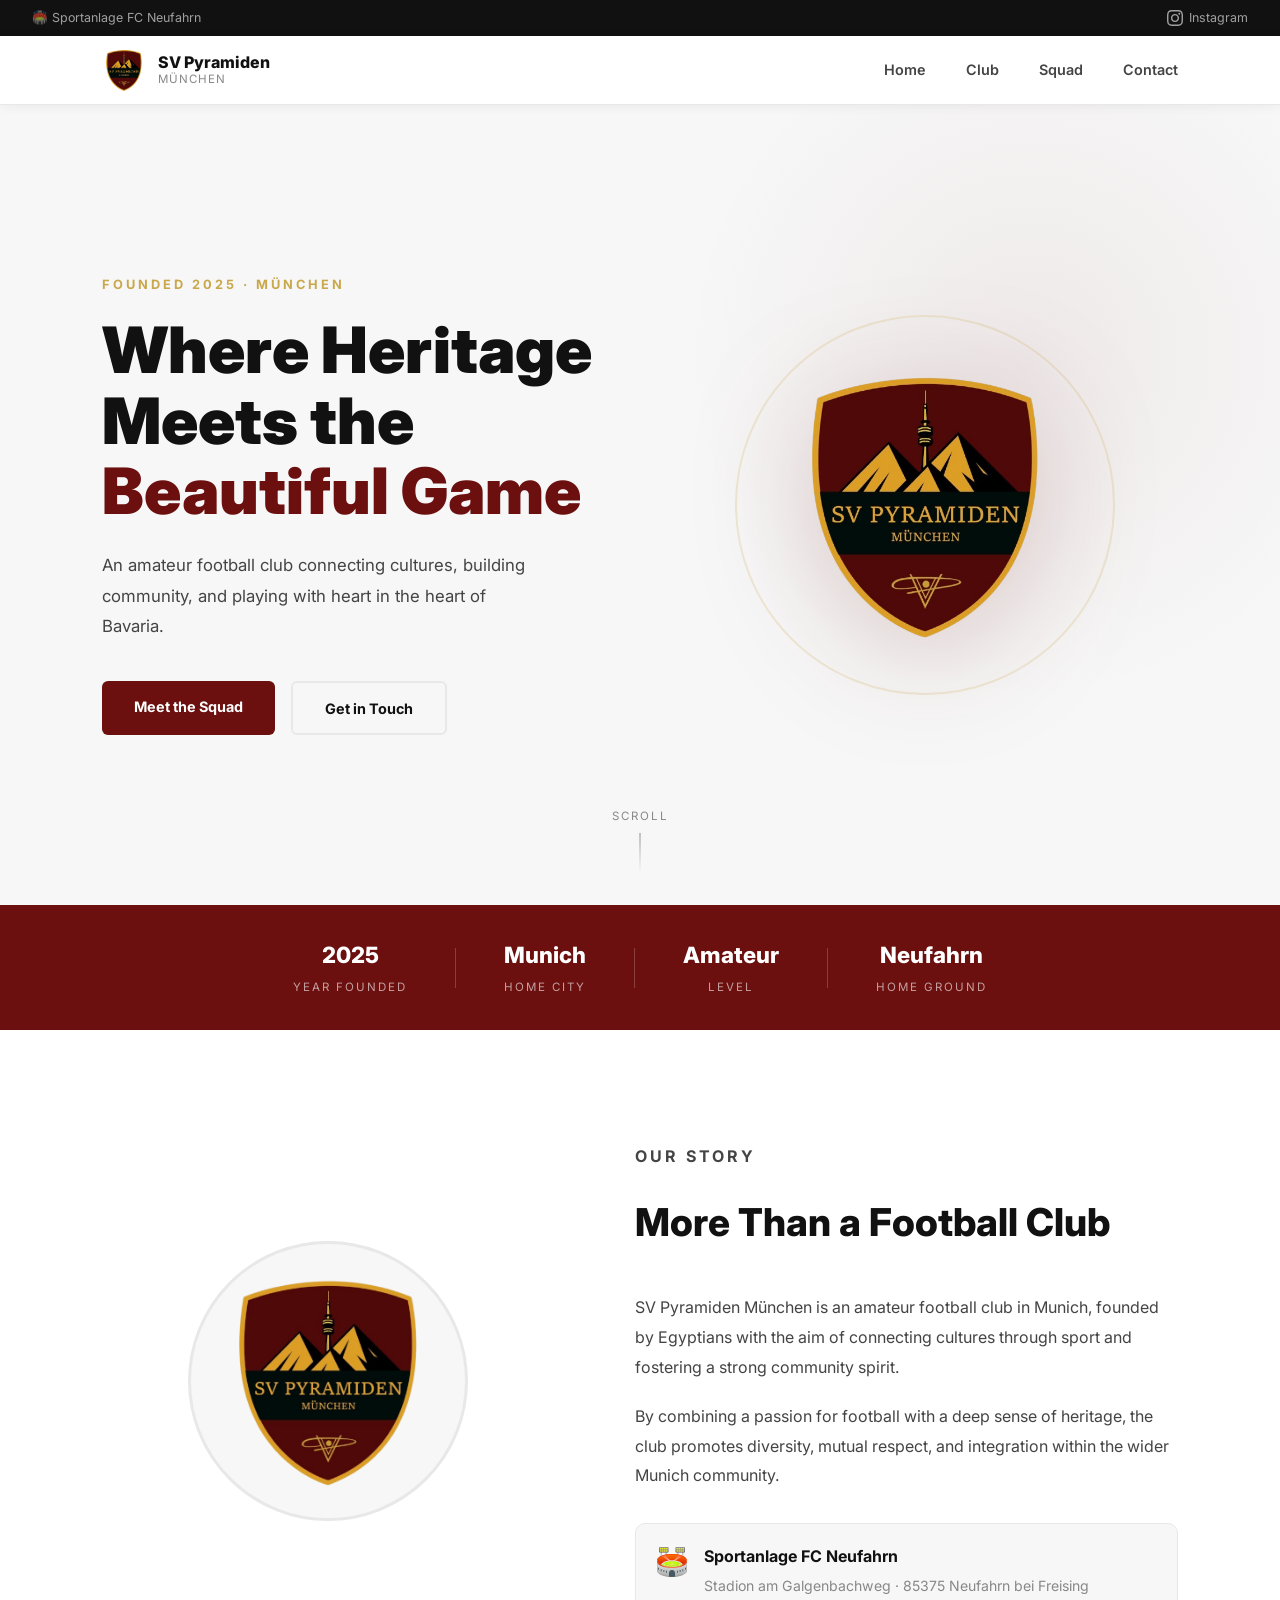
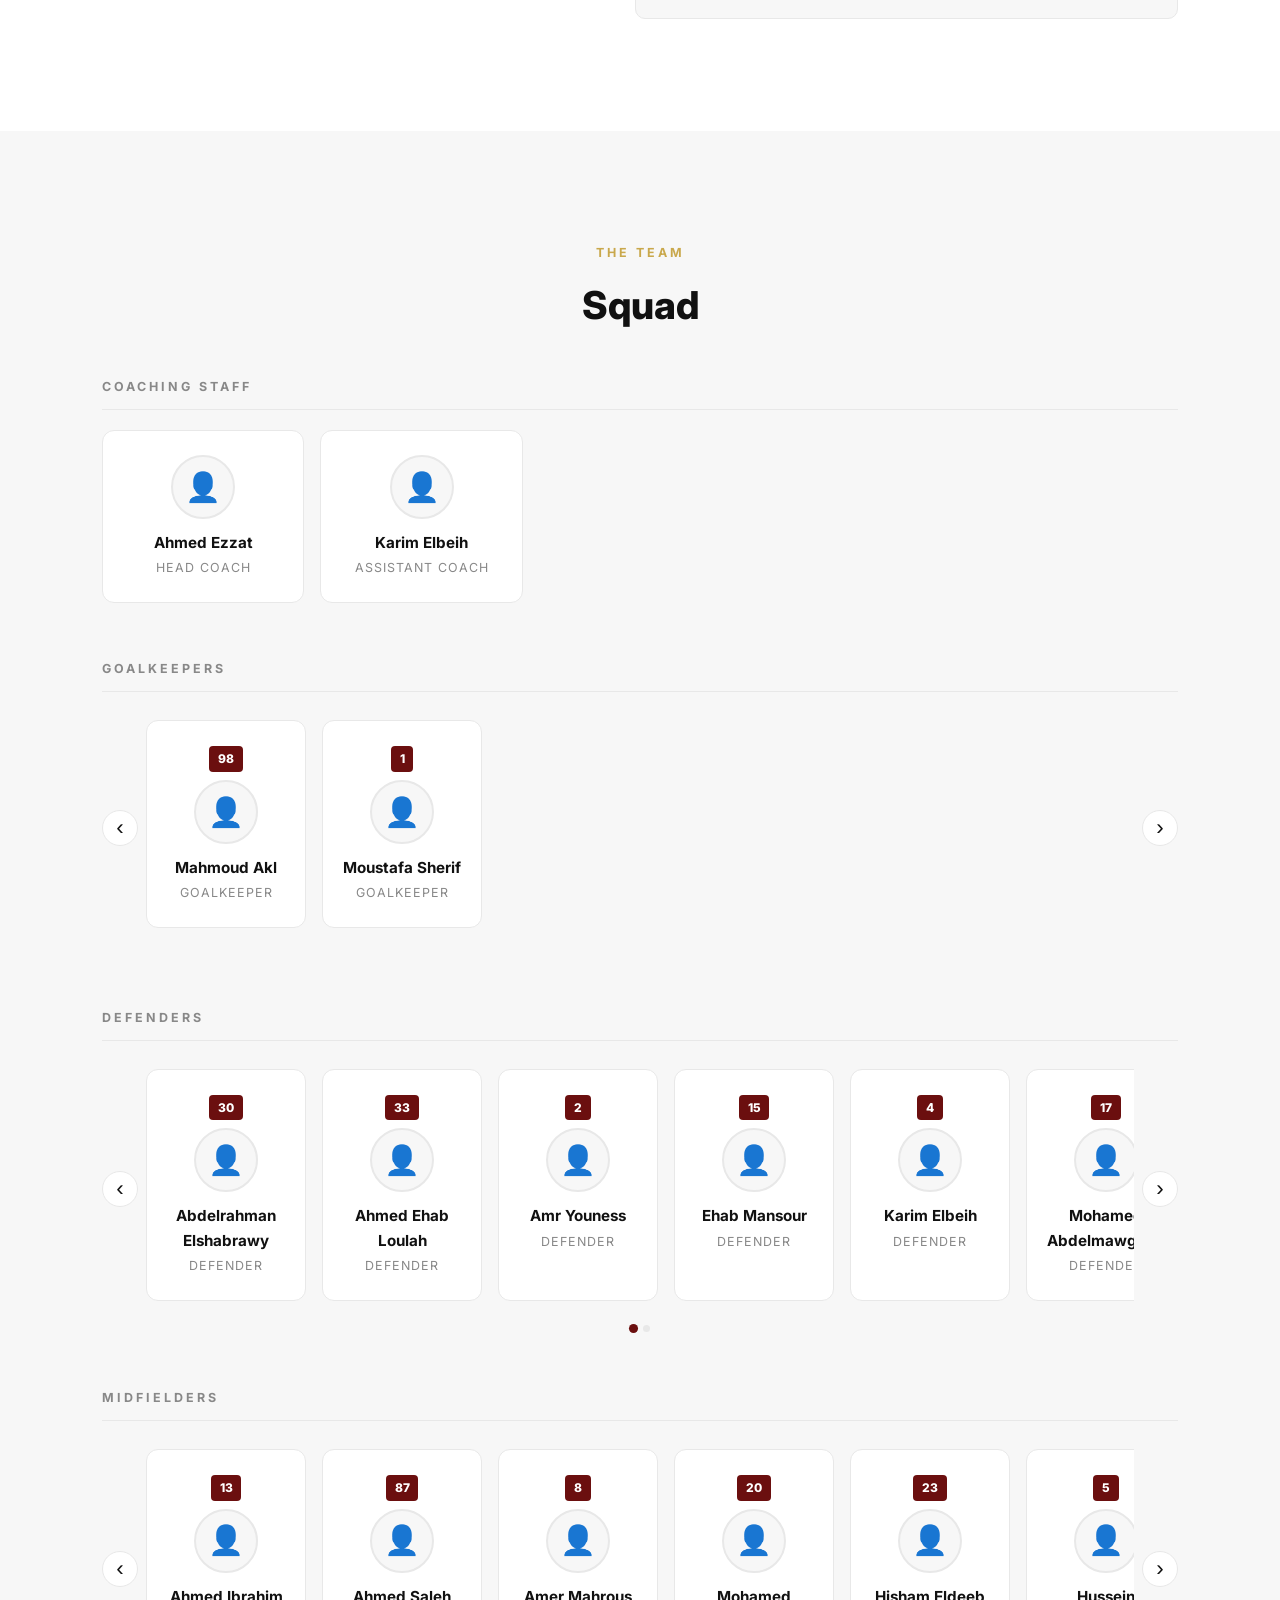
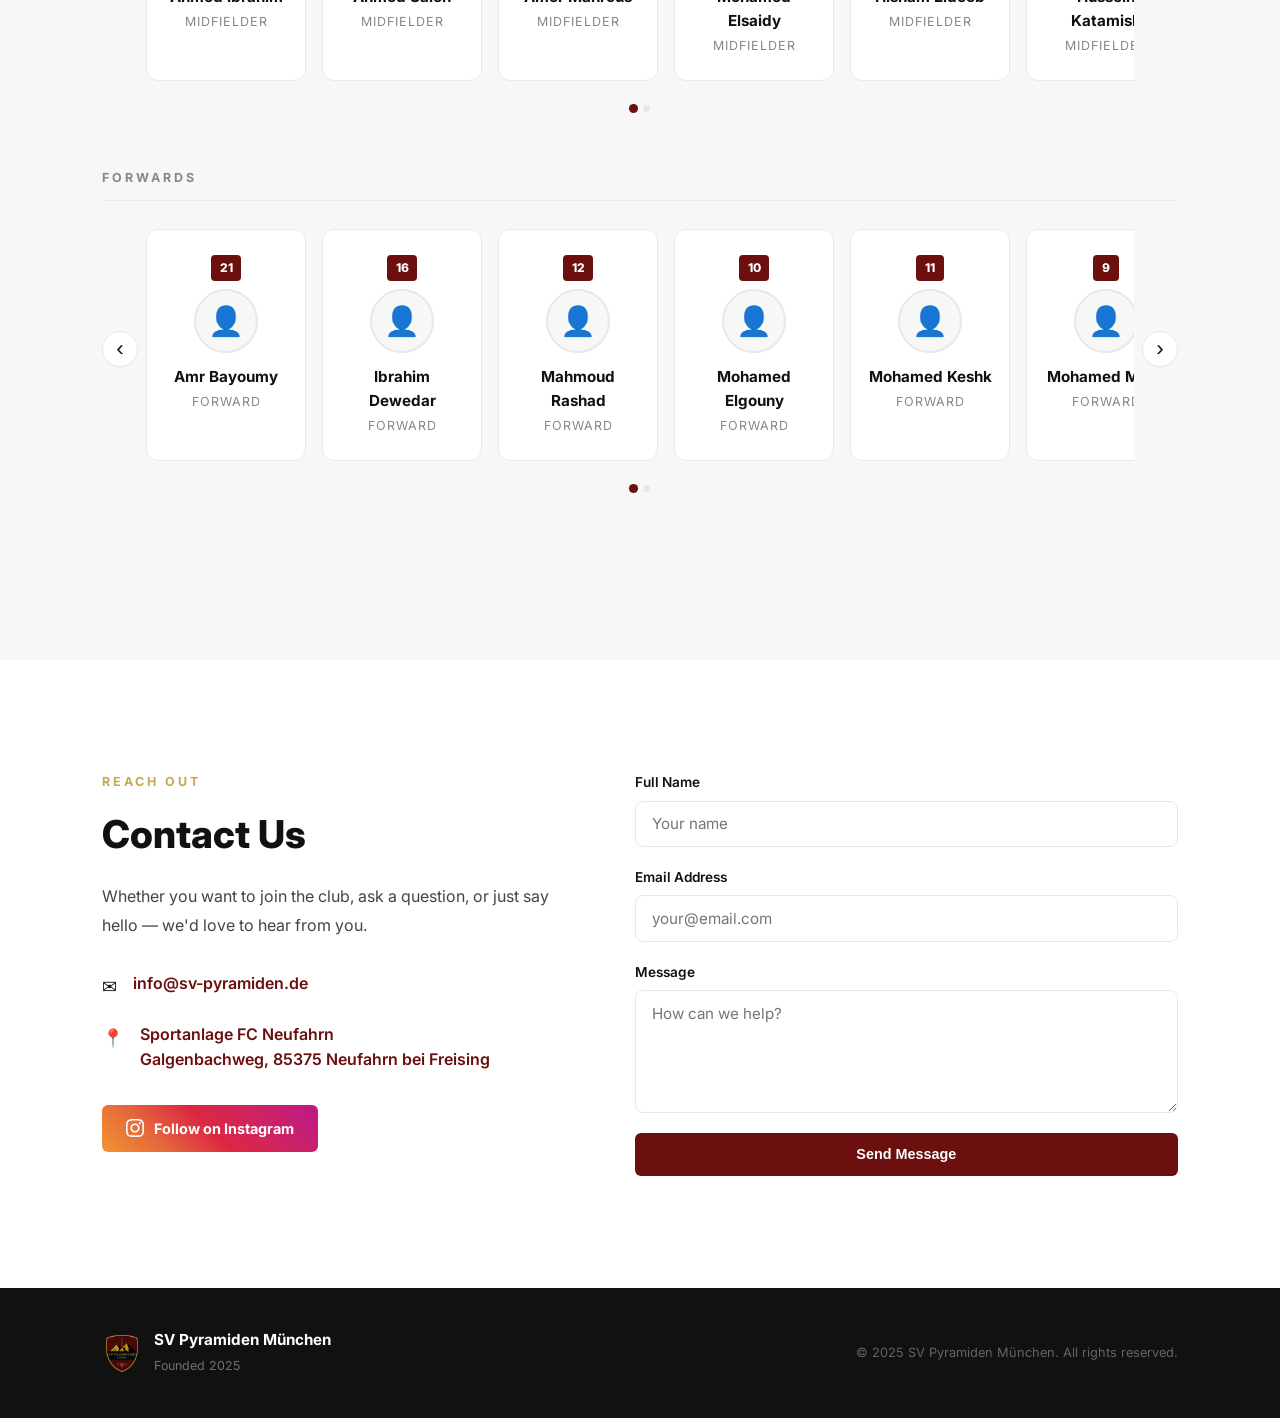
==== index.html @ bcd77d61 "Change München to Munich in info strip" ====
<!DOCTYPE html>
<html lang="en">
<head>
  <meta charset="UTF-8" />
  <meta name="viewport" content="width=device-width, initial-scale=1.0" />
  <title>SV Pyramiden München</title>
  <link rel="preconnect" href="https://fonts.googleapis.com" />
  <link rel="preconnect" href="https://fonts.gstatic.com" crossorigin />
  <link href="https://fonts.googleapis.com/css2?family=Inter:wght@400;500;600;700;800;900&display=swap" rel="stylesheet" />
  <link rel="stylesheet" href="styles.css" />
</head>
<body>

  <!-- Top bar -->
  <div class="topbar">
    <span>🏟️ Sportanlage FC Neufahrn</span>
    <div class="topbar-right">
      <a href="https://www.instagram.com/muenchenerpyramiden/" target="_blank" rel="noopener">
        <svg width="16" height="16" viewBox="0 0 24 24" fill="currentColor"><path d="M12 2.163c3.204 0 3.584.012 4.85.07 3.252.148 4.771 1.691 4.919 4.919.058 1.265.069 1.645.069 4.849 0 3.205-.012 3.584-.069 4.849-.149 3.225-1.664 4.771-4.919 4.919-1.266.058-1.644.07-4.85.07-3.204 0-3.584-.012-4.849-.07-3.26-.149-4.771-1.699-4.919-4.92-.058-1.265-.07-1.644-.07-4.849 0-3.204.013-3.583.07-4.849.149-3.227 1.664-4.771 4.919-4.919 1.266-.057 1.645-.069 4.849-.069zm0-2.163c-3.259 0-3.667.014-4.947.072-4.358.2-6.78 2.618-6.98 6.98-.059 1.281-.073 1.689-.073 4.948 0 3.259.014 3.668.072 4.948.2 4.358 2.618 6.78 6.98 6.98 1.281.058 1.689.072 4.948.072 3.259 0 3.668-.014 4.948-.072 4.354-.2 6.782-2.618 6.979-6.98.059-1.28.073-1.689.073-4.948 0-3.259-.014-3.667-.072-4.947-.196-4.354-2.617-6.78-6.979-6.98-1.281-.059-1.69-.073-4.949-.073zm0 5.838c-3.403 0-6.162 2.759-6.162 6.162s2.759 6.163 6.162 6.163 6.162-2.759 6.162-6.163c0-3.403-2.759-6.162-6.162-6.162zm0 10.162c-2.209 0-4-1.79-4-4 0-2.209 1.791-4 4-4s4 1.791 4 4c0 2.21-1.791 4-4 4zm6.406-11.845c-.796 0-1.441.645-1.441 1.44s.645 1.44 1.441 1.44c.795 0 1.439-.645 1.439-1.44s-.644-1.44-1.439-1.44z"/></svg>
        Instagram
      </a>
    </div>
  </div>

  <!-- Navbar -->
  <nav class="navbar">
    <div class="nav-inner">
      <a href="#home" class="nav-brand">
        <img src="Logo-removebg-preview.png" alt="SV Pyramiden München" class="nav-logo" />
        <div class="nav-brand-text">
          <span class="nav-title">SV Pyramiden</span>
          <span class="nav-sub">München</span>
        </div>
      </a>
      <ul class="nav-links">
        <li><a href="#home">Home</a></li>
        <li><a href="#about">Club</a></li>
        <li><a href="#squad">Squad</a></li>
        <li><a href="#contact">Contact</a></li>
      </ul>
      <button class="nav-toggle" aria-label="Toggle menu">
        <span></span><span></span><span></span>
      </button>
    </div>
  </nav>

  <!-- Hero -->
  <section id="home" class="hero">
    <div class="hero-bg"><div class="hero-bg-shape"></div></div>
    <div class="hero-inner">
      <div class="hero-text">
        <p class="hero-eyebrow">Founded 2025 · München</p>
        <h1>Where Heritage<br />Meets the<br /><em>Beautiful Game</em></h1>
        <p class="hero-desc">An amateur football club connecting cultures, building community, and playing with heart in the heart of Bavaria.</p>
        <div class="hero-cta">
          <a href="#squad" class="btn-primary">Meet the Squad</a>
          <a href="#contact" class="btn-outline">Get in Touch</a>
        </div>
      </div>
      <div class="hero-logo-wrap">
        <div class="hero-logo-ring"></div>
        <img src="Logo-removebg-preview.png" alt="SV Pyramiden München" class="hero-logo" />
      </div>
    </div>
    <div class="hero-scroll-hint">
      <span>Scroll</span>
      <div class="scroll-line"></div>
    </div>
  </section>

  <!-- Info Strip -->
  <div class="info-strip">
    <div class="info-strip-inner">
      <div class="info-item"><span class="info-num">2025</span><span class="info-label">Year Founded</span></div>
      <div class="info-divider"></div>
      <div class="info-item"><span class="info-num">Munich</span><span class="info-label">Home City</span></div>
      <div class="info-divider"></div>
      <div class="info-item"><span class="info-num">Amateur</span><span class="info-label">Level</span></div>
      <div class="info-divider"></div>
      <div class="info-item"><span class="info-num">Neufahrn</span><span class="info-label">Home Ground</span></div>
    </div>
  </div>

  <!-- About -->
  <section id="about" class="about">
    <div class="container">
      <div class="about-inner">
        <div class="about-visual">
          <div class="about-badge">
            <img src="Logo-removebg-preview.png" alt="Club Crest" />
          </div>
          <div class="about-accent-block"></div>
        </div>
        <div class="about-content">
          <p class="section-eyebrow">Our Story</p>
          <h2>More Than a Football Club</h2>
          <p>SV Pyramiden München is an amateur football club in Munich, founded by Egyptians with the aim of connecting cultures through sport and fostering a strong community spirit.</p>
          <p>By combining a passion for football with a deep sense of heritage, the club promotes diversity, mutual respect, and integration within the wider Munich community.</p>
          <div class="about-ground">
            <div class="ground-icon-wrap">
              <img src="stadium.svg" alt="Stadium" width="32" height="32" />
            </div>
            <div>
              <a href="https://maps.app.goo.gl/VruHNJ3vzAhmn9HG8" target="_blank" rel="noopener"><strong>Sportanlage FC Neufahrn</strong></a>
              <span>Stadion am Galgenbachweg · 85375 Neufahrn bei Freising</span>
            </div>
          </div>
        </div>
      </div>
    </div>
  </section>

  <!-- Squad -->
  <section id="squad" class="squad">
    <div class="container">
      <p class="section-eyebrow center">The Team</p>
      <h2 class="center">Squad</h2>

      <!-- Coaching Staff -->
      <div class="squad-block">
        <h3 class="squad-group-title">Coaching Staff</h3>
        <div class="staff-grid">
          <div class="staff-card">
            <div class="staff-avatar-wrap"><div class="staff-avatar">&#128100;</div></div>
            <p class="staff-name">Ahmed Ezzat</p>
            <p class="staff-role">Head Coach</p>
          </div>
          <div class="staff-card">
            <div class="staff-avatar-wrap"><div class="staff-avatar">&#128100;</div></div>
            <p class="staff-name">Karim Elbeih</p>
            <p class="staff-role">Assistant Coach</p>
          </div>

        </div>
      </div>

      <!-- Goalkeepers Carousel -->
      <div class="squad-block">
        <h3 class="squad-group-title">Goalkeepers</h3>
        <div class="carousel-wrap">
          <button class="carousel-btn prev" aria-label="Previous">&#8249;</button>
          <div class="carousel-track">
            <div class="player-card"><div class="player-num-badge">98</div><div class="player-avatar-wrap"><div class="player-avatar">&#128100;</div></div><p class="player-name">Mahmoud Akl</p><p class="player-pos">Goalkeeper</p></div>
            <div class="player-card"><div class="player-num-badge">1</div><div class="player-avatar-wrap"><div class="player-avatar">&#128100;</div></div><p class="player-name">Moustafa Sherif</p><p class="player-pos">Goalkeeper</p></div>
          </div>
          <button class="carousel-btn next" aria-label="Next">&#8250;</button>
        </div>
        <div class="carousel-dots"></div>
      </div>

      <!-- Defenders Carousel -->
      <div class="squad-block">
        <h3 class="squad-group-title">Defenders</h3>
        <div class="carousel-wrap">
          <button class="carousel-btn prev" aria-label="Previous">&#8249;</button>
          <div class="carousel-track">
            <div class="player-card"><div class="player-num-badge">30</div><div class="player-avatar-wrap"><div class="player-avatar">&#128100;</div></div><p class="player-name">Abdelrahman Elshabrawy</p><p class="player-pos">Defender</p></div>
            <div class="player-card"><div class="player-num-badge">33</div><div class="player-avatar-wrap"><div class="player-avatar">&#128100;</div></div><p class="player-name">Ahmed Ehab Loulah</p><p class="player-pos">Defender</p></div>
            <div class="player-card"><div class="player-num-badge">2</div><div class="player-avatar-wrap"><div class="player-avatar">&#128100;</div></div><p class="player-name">Amr Youness</p><p class="player-pos">Defender</p></div>
            <div class="player-card"><div class="player-num-badge">15</div><div class="player-avatar-wrap"><div class="player-avatar">&#128100;</div></div><p class="player-name">Ehab Mansour</p><p class="player-pos">Defender</p></div>
            <div class="player-card"><div class="player-num-badge">4</div><div class="player-avatar-wrap"><div class="player-avatar">&#128100;</div></div><p class="player-name">Karim Elbeih</p><p class="player-pos">Defender</p></div>
            <div class="player-card"><div class="player-num-badge">17</div><div class="player-avatar-wrap"><div class="player-avatar">&#128100;</div></div><p class="player-name">Mohamed Abdelmawgoud</p><p class="player-pos">Defender</p></div>
            <div class="player-card"><div class="player-num-badge">6</div><div class="player-avatar-wrap"><div class="player-avatar">&#128100;</div></div><p class="player-name">Mohamed Adel</p><p class="player-pos">Defender</p></div>
            <div class="player-card"><div class="player-num-badge">3</div><div class="player-avatar-wrap"><div class="player-avatar">&#128100;</div></div><p class="player-name">Mohamed Hosny</p><p class="player-pos">Defender</p></div>
            <div class="player-card"><div class="player-num-badge">7</div><div class="player-avatar-wrap"><div class="player-avatar">&#128100;</div></div><p class="player-name">Mohamed Hussein Sonic</p><p class="player-pos">Defender</p></div>
            <div class="player-card"><div class="player-num-badge">25</div><div class="player-avatar-wrap"><div class="player-avatar">&#128100;</div></div><p class="player-name">Mostafa Fikry</p><p class="player-pos">Defender</p></div>
            <div class="player-card"><div class="player-num-badge">66</div><div class="player-avatar-wrap"><div class="player-avatar">&#128100;</div></div><p class="player-name">Mustafa Mahgoub</p><p class="player-pos">Defender</p></div>
            <div class="player-card"><div class="player-num-badge">18</div><div class="player-avatar-wrap"><div class="player-avatar">&#128100;</div></div><p class="player-name">Ramy Marghany</p><p class="player-pos">Defender</p></div>
          </div>
          <button class="carousel-btn next" aria-label="Next">&#8250;</button>
        </div>
        <div class="carousel-dots"></div>
      </div>

      <!-- Midfielders Carousel -->
      <div class="squad-block">
        <h3 class="squad-group-title">Midfielders</h3>
        <div class="carousel-wrap">
          <button class="carousel-btn prev" aria-label="Previous">&#8249;</button>
          <div class="carousel-track">
            <div class="player-card"><div class="player-num-badge">13</div><div class="player-avatar-wrap"><div class="player-avatar">&#128100;</div></div><p class="player-name">Ahmed Ibrahim</p><p class="player-pos">Midfielder</p></div>
            <div class="player-card"><div class="player-num-badge">87</div><div class="player-avatar-wrap"><div class="player-avatar">&#128100;</div></div><p class="player-name">Ahmed Saleh</p><p class="player-pos">Midfielder</p></div>
            <div class="player-card"><div class="player-num-badge">8</div><div class="player-avatar-wrap"><div class="player-avatar">&#128100;</div></div><p class="player-name">Amer Mahrous</p><p class="player-pos">Midfielder</p></div>
            <div class="player-card"><div class="player-num-badge">20</div><div class="player-avatar-wrap"><div class="player-avatar">&#128100;</div></div><p class="player-name">Mohamed Elsaidy</p><p class="player-pos">Midfielder</p></div>
            <div class="player-card"><div class="player-num-badge">23</div><div class="player-avatar-wrap"><div class="player-avatar">&#128100;</div></div><p class="player-name">Hisham Eldeeb</p><p class="player-pos">Midfielder</p></div>
            <div class="player-card"><div class="player-num-badge">5</div><div class="player-avatar-wrap"><div class="player-avatar">&#128100;</div></div><p class="player-name">Hussein Katamish</p><p class="player-pos">Midfielder</p></div>
            <div class="player-card"><div class="player-num-badge">14</div><div class="player-avatar-wrap"><div class="player-avatar">&#128100;</div></div><p class="player-name">Mohamed Ali</p><p class="player-pos">Midfielder</p></div>
            <div class="player-card"><div class="player-num-badge">22</div><div class="player-avatar-wrap"><div class="player-avatar">&#128100;</div></div><p class="player-name">Mohamed Eslam</p><p class="player-pos">Midfielder</p></div>
            <div class="player-card"><div class="player-num-badge">27</div><div class="player-avatar-wrap"><div class="player-avatar">&#128100;</div></div><p class="player-name">Mohamed Ezzat</p><p class="player-pos">Midfielder</p></div>
            <div class="player-card"><div class="player-num-badge">24</div><div class="player-avatar-wrap"><div class="player-avatar">&#128100;</div></div><p class="player-name">Mustafa Talaat</p><p class="player-pos">Midfielder</p></div>
            <div class="player-card"><div class="player-num-badge">26</div><div class="player-avatar-wrap"><div class="player-avatar">&#128100;</div></div><p class="player-name">Mohamed Eissa</p><p class="player-pos">Midfielder</p></div>
          </div>
          <button class="carousel-btn next" aria-label="Next">&#8250;</button>
        </div>
        <div class="carousel-dots"></div>
      </div>

      <!-- Forwards Carousel -->
      <div class="squad-block">
        <h3 class="squad-group-title">Forwards</h3>
        <div class="carousel-wrap">
          <button class="carousel-btn prev" aria-label="Previous">&#8249;</button>
          <div class="carousel-track">
            <div class="player-card"><div class="player-num-badge">21</div><div class="player-avatar-wrap"><div class="player-avatar">&#128100;</div></div><p class="player-name">Amr Bayoumy</p><p class="player-pos">Forward</p></div>
            <div class="player-card"><div class="player-num-badge">16</div><div class="player-avatar-wrap"><div class="player-avatar">&#128100;</div></div><p class="player-name">Ibrahim Dewedar</p><p class="player-pos">Forward</p></div>
            <div class="player-card"><div class="player-num-badge">12</div><div class="player-avatar-wrap"><div class="player-avatar">&#128100;</div></div><p class="player-name">Mahmoud Rashad</p><p class="player-pos">Forward</p></div>
            <div class="player-card"><div class="player-num-badge">10</div><div class="player-avatar-wrap"><div class="player-avatar">&#128100;</div></div><p class="player-name">Mohamed Elgouny</p><p class="player-pos">Forward</p></div>
            <div class="player-card"><div class="player-num-badge">11</div><div class="player-avatar-wrap"><div class="player-avatar">&#128100;</div></div><p class="player-name">Mohamed Keshk</p><p class="player-pos">Forward</p></div>
            <div class="player-card"><div class="player-num-badge">9</div><div class="player-avatar-wrap"><div class="player-avatar">&#128100;</div></div><p class="player-name">Mohamed Moaz</p><p class="player-pos">Forward</p></div>
            <div class="player-card"><div class="player-num-badge">19</div><div class="player-avatar-wrap"><div class="player-avatar">&#128100;</div></div><p class="player-name">Tarek Elzomor</p><p class="player-pos">Forward</p></div>
          </div>
          <button class="carousel-btn next" aria-label="Next">&#8250;</button>
        </div>
        <div class="carousel-dots"></div>
      </div>

    </div>
  </section>

  <!-- Contact -->
  <section id="contact" class="contact">
    <div class="container">
      <div class="contact-inner">
        <div class="contact-left">
          <p class="section-eyebrow">Reach Out</p>
          <h2>Contact Us</h2>
          <p class="contact-desc">Whether you want to join the club, ask a question, or just say hello — we'd love to hear from you.</p>
          <div class="contact-details">
            <div class="contact-row">
              <div class="contact-icon-wrap">&#9993;</div>
              <a href="mailto:info@sv-pyramiden.de">info@sv-pyramiden.de</a>
            </div>
            <div class="contact-row">
              <div class="contact-icon-wrap">&#128205;</div>
              <a href="https://maps.app.goo.gl/VruHNJ3vzAhmn9HG8" target="_blank" rel="noopener">Sportanlage FC Neufahrn<br />Galgenbachweg, 85375 Neufahrn bei Freising</a>
            </div>
          </div>
          <a href="https://www.instagram.com/muenchenerpyramiden/" target="_blank" rel="noopener" class="instagram-btn">
            <svg width="18" height="18" viewBox="0 0 24 24" fill="currentColor"><path d="M12 2.163c3.204 0 3.584.012 4.85.07 3.252.148 4.771 1.691 4.919 4.919.058 1.265.069 1.645.069 4.849 0 3.205-.012 3.584-.069 4.849-.149 3.225-1.664 4.771-4.919 4.919-1.266.058-1.644.07-4.85.07-3.204 0-3.584-.012-4.849-.07-3.26-.149-4.771-1.699-4.919-4.92-.058-1.265-.07-1.644-.07-4.849 0-3.204.013-3.583.07-4.849.149-3.227 1.664-4.771 4.919-4.919 1.266-.057 1.645-.069 4.849-.069zm0-2.163c-3.259 0-3.667.014-4.947.072-4.358.2-6.78 2.618-6.98 6.98-.059 1.281-.073 1.689-.073 4.948 0 3.259.014 3.668.072 4.948.2 4.358 2.618 6.78 6.98 6.98 1.281.058 1.689.072 4.948.072 3.259 0 3.668-.014 4.948-.072 4.354-.2 6.782-2.618 6.979-6.98.059-1.28.073-1.689.073-4.948 0-3.259-.014-3.667-.072-4.947-.196-4.354-2.617-6.78-6.979-6.98-1.281-.059-1.69-.073-4.949-.073zm0 5.838c-3.403 0-6.162 2.759-6.162 6.162s2.759 6.163 6.162 6.163 6.162-2.759 6.162-6.163c0-3.403-2.759-6.162-6.162-6.162zm0 10.162c-2.209 0-4-1.79-4-4 0-2.209 1.791-4 4-4s4 1.791 4 4c0 2.21-1.791 4-4 4zm6.406-11.845c-.796 0-1.441.645-1.441 1.44s.645 1.44 1.441 1.44c.795 0 1.439-.645 1.439-1.44s-.644-1.44-1.439-1.44z"/></svg>
            Follow on Instagram
          </a>
        </div>
        <form class="contact-form" action="https://formspree.io/f/maqvnqae" method="POST">
          <div class="form-group">
            <label for="name">Full Name</label>
            <input type="text" id="name" name="name" placeholder="Your name" required />
          </div>
          <div class="form-group">
            <label for="email">Email Address</label>
            <input type="email" id="email" name="email" placeholder="your@email.com" required />
          </div>
          <div class="form-group">
            <label for="message">Message</label>
            <textarea id="message" name="message" rows="5" placeholder="How can we help?" required></textarea>
          </div>
          <button type="submit" class="btn-primary full">Send Message</button>
        </form>
      </div>
    </div>
  </section>

  <!-- Footer -->
  <footer class="footer">
    <div class="container">
      <div class="footer-inner">
        <div class="footer-brand">
          <img src="Logo-removebg-preview.png" alt="SV Pyramiden München" />
          <div>
            <strong>SV Pyramiden München</strong>
            <span>Founded 2025</span>
          </div>
        </div>
        <p class="footer-copy">&copy; 2025 SV Pyramiden München. All rights reserved.</p>
      </div>
    </div>
  </footer>

  <script src="main.js"></script>
</body>
</html>
---- styles.css ----
/* ── Variables ── */
:root {
  --red:       #6b0f0f;
  --red-light: #8b1a1a;
  --gold:      #c9a84c;
  --gold-light:#e8c96a;
  --dark:      #111111;
  --mid:       #444444;
  --muted:     #888888;
  --border:    #e8e8e8;
  --bg:        #ffffff;
  --bg-soft:   #f7f7f7;
}

/* ── Reset ── */
*, *::before, *::after { box-sizing: border-box; margin: 0; padding: 0; }
html { scroll-behavior: smooth; }
body { font-family: 'Inter', sans-serif; background: var(--bg); color: var(--dark); line-height: 1.6; }
a { text-decoration: none; color: inherit; }
img { max-width: 100%; display: block; }

/* ── Container ── */
.container { max-width: 1140px; margin: 0 auto; padding: 0 2rem; }

/* ── Topbar ── */
.topbar {
  background: var(--dark); color: rgba(255,255,255,0.6);
  font-size: 0.78rem; padding: 0.5rem 2rem;
  display: flex; justify-content: space-between; align-items: center;
}
.topbar-right a {
  display: flex; align-items: center; gap: 0.4rem;
  color: rgba(255,255,255,0.6); transition: color 0.2s;
}
.topbar-right a:hover { color: var(--gold); }

/* ── Navbar ── */
.navbar {
  position: sticky; top: 0; z-index: 999;
  background: var(--bg); border-bottom: 1px solid var(--border);
  box-shadow: 0 1px 12px rgba(0,0,0,0.06);
}
.nav-inner {
  max-width: 1140px; margin: 0 auto; padding: 0 2rem;
  display: flex; align-items: center; justify-content: space-between;
  height: 68px;
}
.nav-brand { display: flex; align-items: center; gap: 0.75rem; }
.nav-logo { width: 44px; height: 44px; object-fit: contain; }
.nav-brand-text { display: flex; flex-direction: column; line-height: 1.2; }
.nav-title { font-weight: 800; font-size: 1rem; color: var(--dark); }
.nav-sub { font-size: 0.72rem; color: var(--muted); text-transform: uppercase; letter-spacing: 1px; }
.nav-links { list-style: none; display: flex; gap: 2.5rem; }
.nav-links a { font-size: 0.9rem; font-weight: 600; color: var(--mid); transition: color 0.2s; }
.nav-links a:hover, .nav-links a.active { color: var(--red); }
.nav-toggle {
  display: none; flex-direction: column; gap: 5px;
  background: none; border: none; cursor: pointer; padding: 4px;
}
.nav-toggle span { display: block; width: 24px; height: 2px; background: var(--dark); border-radius: 2px; transition: all 0.3s; }

/* ── Hero ── */
.hero {
  min-height: calc(100vh - 100px);
  background: var(--bg-soft);
  position: relative; overflow: hidden;
  display: flex; align-items: center;
}
.hero-bg { position: absolute; inset: 0; pointer-events: none; }
.hero-bg-shape {
  position: absolute; right: -100px; top: -100px;
  width: 700px; height: 700px; border-radius: 50%;
  background: radial-gradient(circle, rgba(107,15,15,0.06) 0%, transparent 70%);
}
.hero-inner {
  max-width: 1140px; margin: 0 auto; padding: 5rem 2rem;
  display: grid; grid-template-columns: 1fr 1fr;
  gap: 4rem; align-items: center; width: 100%;
}
.hero-eyebrow {
  font-size: 0.8rem; font-weight: 700; letter-spacing: 3px;
  text-transform: uppercase; color: var(--gold);
  margin-bottom: 1.25rem;
}
.hero h1 {
  font-size: clamp(2.8rem, 5vw, 4.2rem);
  font-weight: 900; line-height: 1.1;
  color: var(--dark); margin-bottom: 1.5rem;
}
.hero h1 em { font-style: normal; color: var(--red); }
.hero-desc { font-size: 1.05rem; color: var(--mid); max-width: 440px; margin-bottom: 2.5rem; line-height: 1.8; }
.hero-cta { display: flex; gap: 1rem; flex-wrap: wrap; }

.btn-primary {
  background: var(--red); color: #fff;
  padding: 0.85rem 2rem; border-radius: 6px;
  font-weight: 700; font-size: 0.9rem;
  transition: background 0.2s, transform 0.15s;
  border: none; cursor: pointer; display: inline-block;
}
.btn-primary:hover { background: var(--red-light); transform: translateY(-1px); }
.btn-primary.full { width: 100%; text-align: center; }

.btn-outline {
  background: transparent; color: var(--dark);
  padding: 0.85rem 2rem; border-radius: 6px;
  font-weight: 700; font-size: 0.9rem;
  border: 2px solid var(--border);
  transition: border-color 0.2s, color 0.2s;
  display: inline-block;
}
.btn-outline:hover { border-color: var(--dark); }

.hero-logo-wrap {
  position: relative; display: flex;
  align-items: center; justify-content: center;
}
.hero-logo-ring {
  position: absolute; width: 380px; height: 380px; border-radius: 50%;
  border: 2px solid rgba(201,168,76,0.2);
}
.hero-logo {
  width: 280px; height: 280px; object-fit: contain;
  filter: drop-shadow(0 20px 60px rgba(107,15,15,0.2));
  position: relative; z-index: 1;
}
.hero-scroll-hint {
  position: absolute; bottom: 2rem; left: 50%;
  transform: translateX(-50%);
  display: flex; flex-direction: column; align-items: center; gap: 0.5rem;
  color: var(--muted); font-size: 0.72rem; letter-spacing: 2px; text-transform: uppercase;
}
.scroll-line { width: 1px; height: 40px; background: linear-gradient(to bottom, var(--muted), transparent); }

/* ── Info Strip ── */
.info-strip { background: var(--red); padding: 1.5rem 2rem; }
.info-strip-inner {
  max-width: 1140px; margin: 0 auto;
  display: flex; align-items: center; justify-content: center;
  gap: 0; flex-wrap: wrap;
}
.info-item { text-align: center; padding: 0.5rem 3rem; }
.info-num { display: block; font-size: 1.4rem; font-weight: 800; color: #fff; }
.info-label { font-size: 0.72rem; text-transform: uppercase; letter-spacing: 2px; color: rgba(255,255,255,0.6); }
.info-divider { width: 1px; height: 40px; background: rgba(255,255,255,0.2); }

/* ── Section helpers ── */
.section-eyebrow {
  font-size: 0.78rem; font-weight: 700; letter-spacing: 3px;
  text-transform: uppercase; color: var(--gold);
  margin-bottom: 0.75rem; display: block;
}
.section-eyebrow.center { text-align: center; }
h2 { font-size: clamp(1.8rem, 3vw, 2.6rem); font-weight: 800; color: var(--dark); margin-bottom: 2.5rem; }
h2.center { text-align: center; }

/* ── About ── */
.about { padding: 7rem 0; background: var(--bg); }
.about-inner { display: grid; grid-template-columns: 1fr 1.2fr; gap: 5rem; align-items: center; }
.about-visual { position: relative; display: flex; justify-content: center; }
.about-badge {
  width: 280px; height: 280px; border-radius: 50%;
  background: var(--bg-soft); border: 3px solid var(--border);
  display: flex; align-items: center; justify-content: center;
  overflow: hidden; position: relative; z-index: 1;
}
.about-badge img { width: 220px; object-fit: contain; }
.about-accent-block { display: none; }
.about-content p { color: var(--mid); font-size: 1rem; line-height: 1.85; margin-bottom: 1.25rem; }
.about-ground {
  display: flex; align-items: flex-start; gap: 1rem;
  margin-top: 2rem; padding: 1.25rem;
  background: var(--bg-soft); border-radius: 10px;
  border: 1px solid var(--border);
}
.ground-icon-wrap { font-size: 1.5rem; flex-shrink: 0; margin-top: 2px; }
.about-ground strong { display: block; font-weight: 700; color: var(--dark); margin-bottom: 0.2rem; }
.about-ground span { font-size: 0.88rem; color: var(--muted); }

/* ── Carousel ── */
.carousel-wrap {
  display: flex; align-items: center; gap: 0.5rem; position: relative;
}
.carousel-track {
  display: flex; gap: 1rem; overflow-x: auto;
  scroll-behavior: smooth; scroll-snap-type: x mandatory;
  -webkit-overflow-scrolling: touch;
  padding: 0.5rem 0 1rem;
  scrollbar-width: none; flex: 1;
  /* peek effect: show partial next card */
  padding-right: 3rem;
}
.carousel-track::-webkit-scrollbar { display: none; }
.carousel-track .player-card {
  flex: 0 0 160px; scroll-snap-align: start;
}
.carousel-btn {
  flex-shrink: 0; width: 36px; height: 36px;
  border-radius: 50%; border: 1.5px solid var(--border);
  background: var(--bg); color: var(--dark);
  font-size: 1.4rem; line-height: 1; cursor: pointer;
  display: flex; align-items: center; justify-content: center;
  transition: background 0.2s, border-color 0.2s;
}
.carousel-btn:hover { background: var(--red); color: #fff; border-color: var(--red); }

/* Dot indicators */
.carousel-dots {
  display: flex; justify-content: center; gap: 6px; margin-top: 0.5rem;
}
.carousel-dot {
  width: 7px; height: 7px; border-radius: 50%;
  background: var(--border); transition: background 0.2s, transform 0.2s;
}
.carousel-dot.active { background: var(--red); transform: scale(1.3); }

@media (hover: none) and (pointer: coarse) {
  .carousel-btn { display: none; }
}

/* ── Squad ── */
.squad { padding: 7rem 0; background: var(--bg-soft); }
.squad-block { margin-bottom: 3.5rem; }
.squad-group-title {
  font-size: 0.78rem; font-weight: 700; letter-spacing: 3px;
  text-transform: uppercase; color: var(--muted);
  margin-bottom: 1.25rem; padding-bottom: 0.75rem;
  border-bottom: 1px solid var(--border);
}
.staff-grid { display: grid; grid-template-columns: repeat(auto-fill, minmax(200px, 1fr)); gap: 1rem; }
.players-grid { display: grid; grid-template-columns: repeat(auto-fill, minmax(160px, 1fr)); gap: 1rem; }

.staff-card, .player-card {
  background: var(--bg); border: 1px solid var(--border);
  border-radius: 12px; padding: 1.5rem 1rem;
  text-align: center; transition: box-shadow 0.2s, transform 0.2s;
}
.staff-card:hover, .player-card:hover {
  box-shadow: 0 8px 30px rgba(0,0,0,0.08);
  transform: translateY(-3px);
}
.staff-avatar-wrap, .player-avatar-wrap {
  width: 64px; height: 64px; border-radius: 50%;
  background: var(--bg-soft); border: 2px solid var(--border);
  display: flex; align-items: center; justify-content: center;
  margin: 0 auto 0.75rem;
}
.staff-avatar, .player-avatar { font-size: 1.8rem; }
.player-num-badge {
  display: inline-block; background: var(--red); color: #fff;
  font-size: 0.75rem; font-weight: 800; padding: 0.2rem 0.55rem;
  border-radius: 4px; margin-bottom: 0.5rem;
}
.player-name, .staff-name { font-weight: 700; font-size: 0.95rem; color: var(--dark); }
.player-pos, .staff-role { font-size: 0.78rem; color: var(--muted); text-transform: uppercase; letter-spacing: 1px; margin-top: 0.2rem; }

/* ── Contact ── */
.contact { padding: 7rem 0; background: var(--bg); }
.contact-inner { display: grid; grid-template-columns: 1fr 1.2fr; gap: 5rem; align-items: start; }
.contact-left h2 { margin-bottom: 1rem; }
.contact-desc { color: var(--mid); margin-bottom: 2rem; line-height: 1.8; }
.contact-details { display: flex; flex-direction: column; gap: 1.25rem; margin-bottom: 2rem; }
.contact-row { display: flex; align-items: flex-start; gap: 1rem; }
.contact-icon-wrap { font-size: 1.1rem; flex-shrink: 0; margin-top: 2px; }
.contact-row a { color: var(--red); font-weight: 600; }
.contact-row a:hover { text-decoration: underline; }
.contact-row span { color: var(--mid); font-size: 0.95rem; line-height: 1.7; }

.instagram-btn {
  display: inline-flex; align-items: center; gap: 0.6rem;
  padding: 0.75rem 1.5rem; border-radius: 6px; font-weight: 700; font-size: 0.9rem;
  background: linear-gradient(45deg, #f09433, #e6683c, #dc2743, #cc2366, #bc1888);
  color: #fff; transition: opacity 0.2s;
}
.instagram-btn:hover { opacity: 0.88; }

/* ── Contact Form ── */
.contact-form { display: flex; flex-direction: column; gap: 1.25rem; }
.form-group { display: flex; flex-direction: column; gap: 0.4rem; }
.form-group label { font-size: 0.85rem; font-weight: 600; color: var(--dark); }
.form-group input, .form-group textarea {
  border: 1.5px solid var(--border); border-radius: 8px;
  padding: 0.8rem 1rem; font-size: 0.95rem; font-family: inherit;
  color: var(--dark); background: var(--bg);
  transition: border-color 0.2s;
}
.form-group input:focus, .form-group textarea:focus { outline: none; border-color: var(--red); }
.form-success { display: none; color: #2e7d32; font-size: 0.9rem; text-align: center; font-weight: 600; }

/* ── Footer ── */
.footer { background: var(--dark); padding: 2.5rem 0; }
.footer-inner {
  display: flex; align-items: center; justify-content: space-between;
  flex-wrap: wrap; gap: 1rem;
}
.footer-brand { display: flex; align-items: center; gap: 0.75rem; }
.footer-brand img { width: 40px; opacity: 0.9; }
.footer-brand strong { display: block; color: #fff; font-size: 0.95rem; }
.footer-brand span { font-size: 0.78rem; color: rgba(255,255,255,0.4); }
.footer-copy { font-size: 0.8rem; color: rgba(255,255,255,0.35); }

/* ── Responsive ── */
@media (max-width: 900px) {
  .hero-inner { grid-template-columns: 1fr; text-align: center; }
  .hero-logo-wrap { display: none; }
  .hero-desc { max-width: 100%; }
  .hero-cta { justify-content: center; }
  .about-inner, .contact-inner { grid-template-columns: 1fr; gap: 3rem; }
  .about-visual { display: none; }
  .info-item { padding: 0.5rem 1.5rem; }
  .info-divider { display: none; }
}
@media (max-width: 640px) {
  .nav-links { display: none; flex-direction: column; position: absolute; top: 100%; left: 0; width: 100%; background: var(--bg); border-bottom: 1px solid var(--border); padding: 1rem 2rem; gap: 1rem; box-shadow: 0 8px 20px rgba(0,0,0,0.08); }
  .nav-links.open { display: flex; }
  .nav-toggle { display: flex; }
  .footer-inner { flex-direction: column; text-align: center; }
}
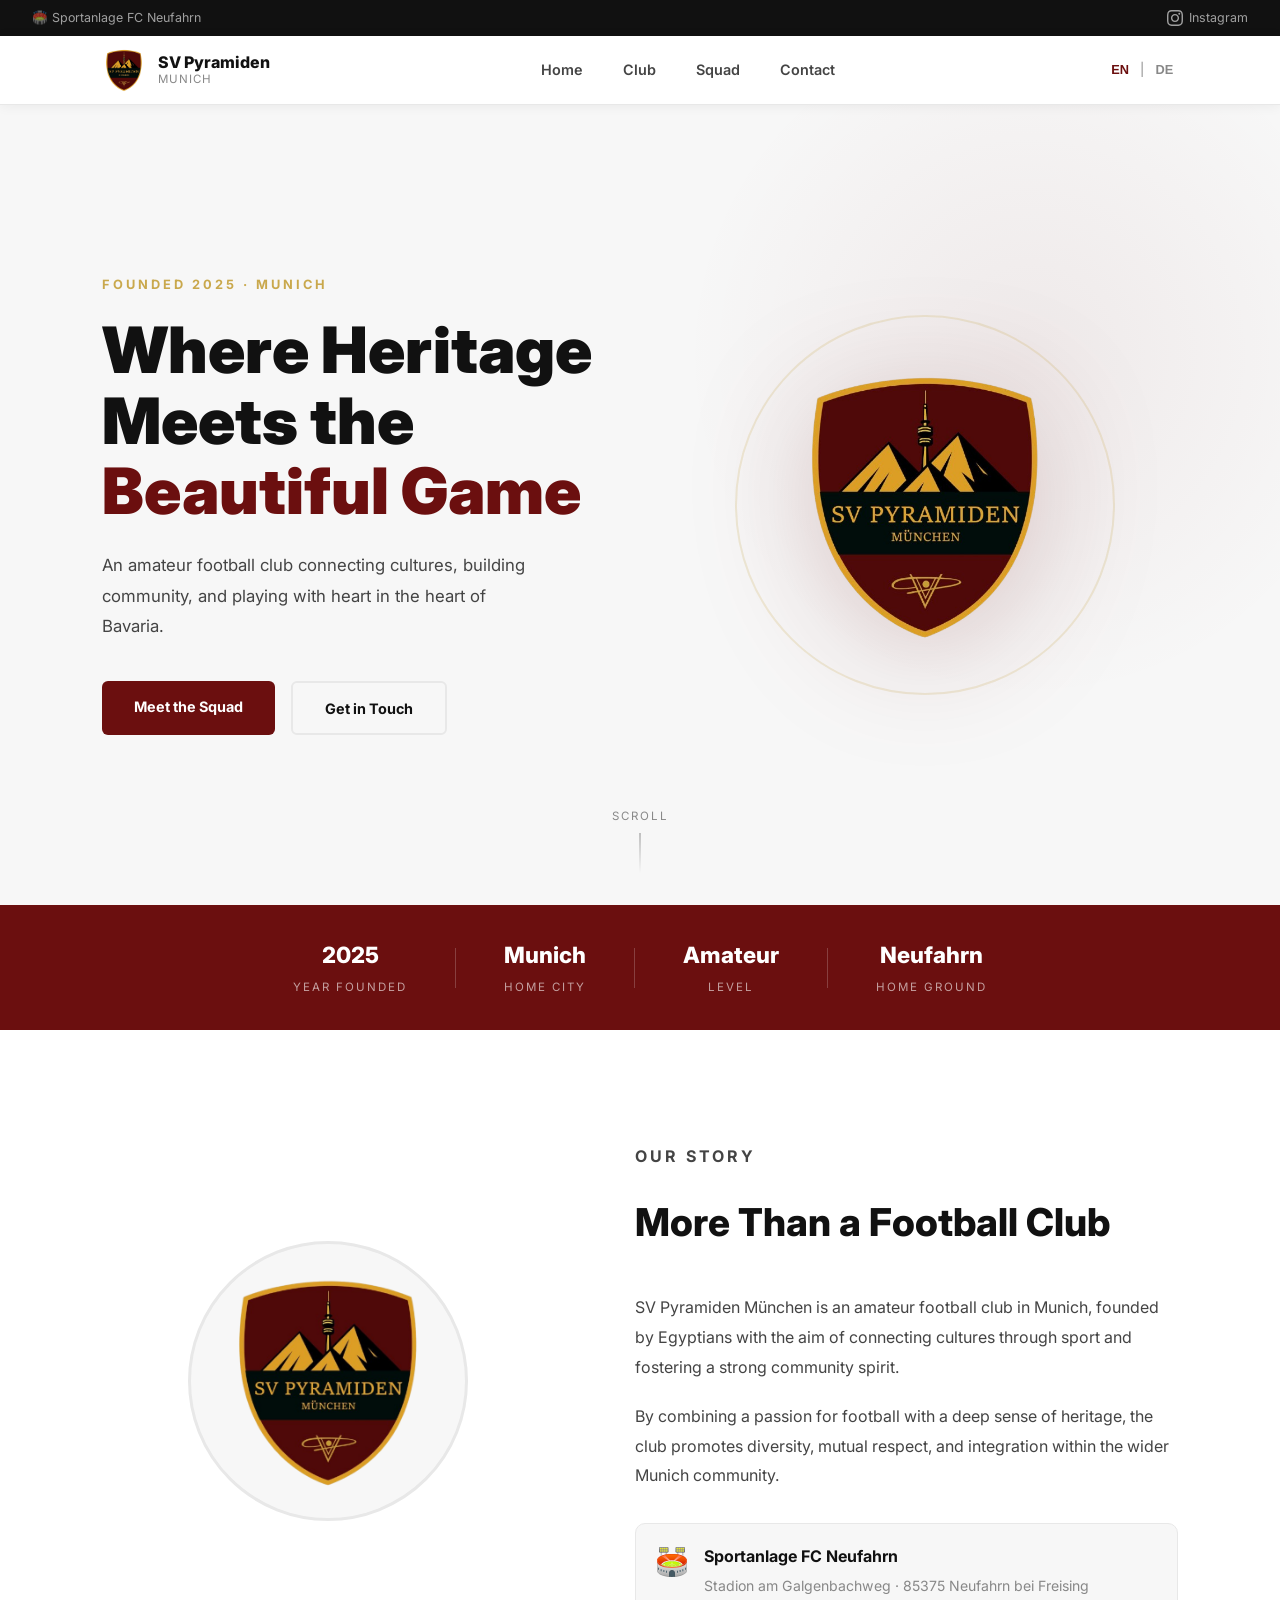
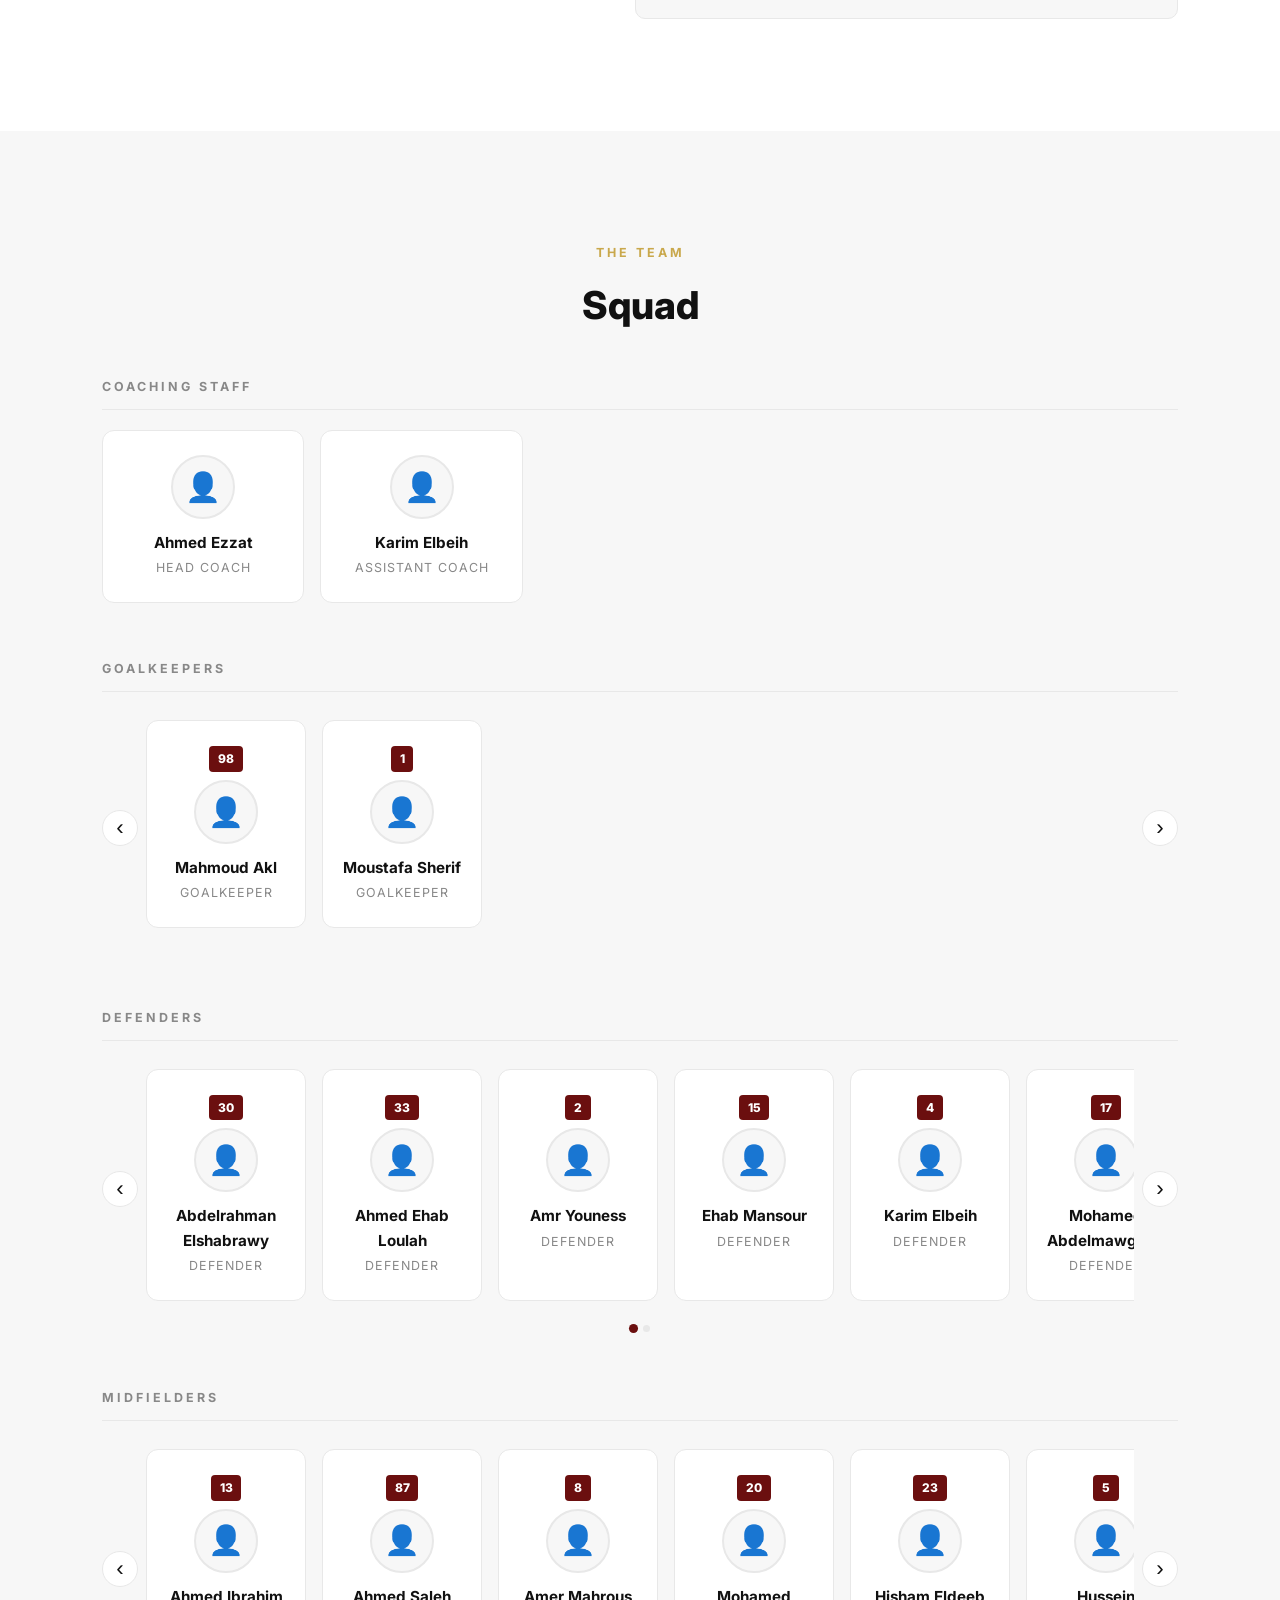
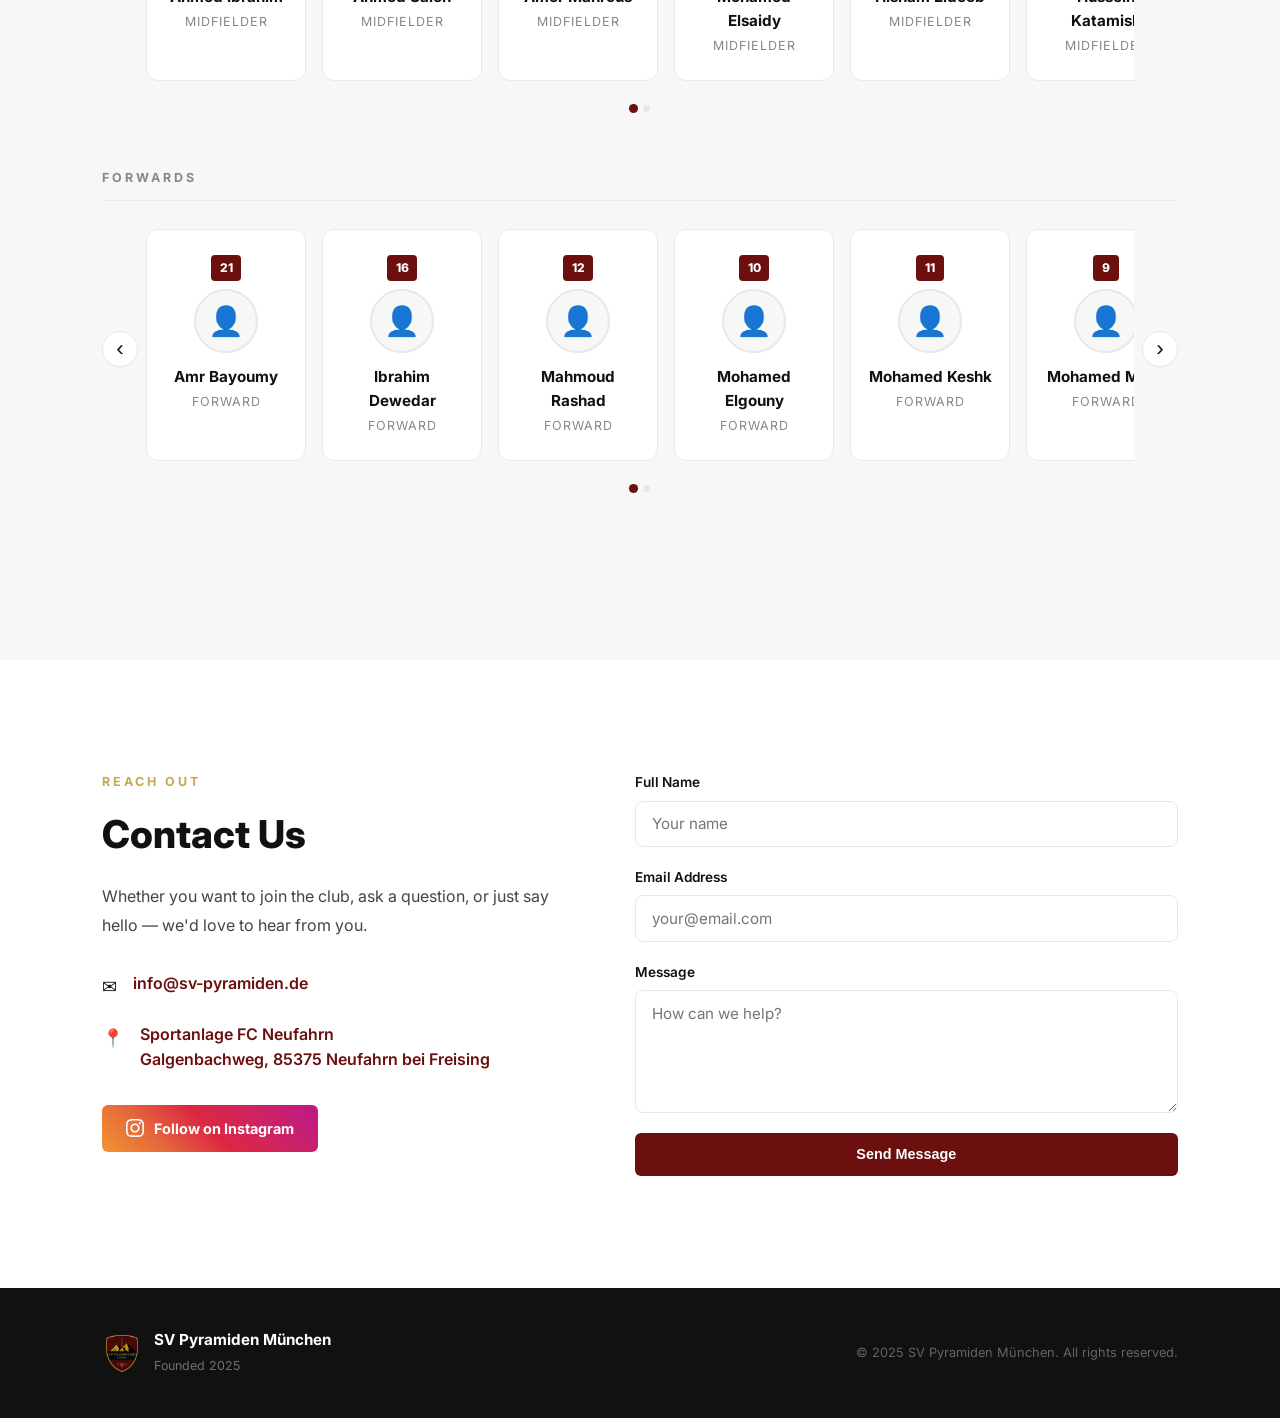
==== commit dfb19dcb: "Add EN/DE language toggle with full translations" ====
--- a/index.html
+++ b/index.html
@@ -29,15 +29,20 @@
         <img src="Logo-removebg-preview.png" alt="SV Pyramiden München" class="nav-logo" />
         <div class="nav-brand-text">
           <span class="nav-title">SV Pyramiden</span>
-          <span class="nav-sub">München</span>
+          <span class="nav-sub" data-i18n="nav_sub">Munich</span>
         </div>
       </a>
       <ul class="nav-links">
-        <li><a href="#home">Home</a></li>
-        <li><a href="#about">Club</a></li>
-        <li><a href="#squad">Squad</a></li>
-        <li><a href="#contact">Contact</a></li>
+        <li><a href="#home" data-i18n="nav_home">Home</a></li>
+        <li><a href="#about" data-i18n="nav_club">Club</a></li>
+        <li><a href="#squad" data-i18n="nav_squad">Squad</a></li>
+        <li><a href="#contact" data-i18n="nav_contact">Contact</a></li>
       </ul>
+      <div class="lang-toggle">
+        <button class="lang-btn active" data-lang="en">EN</button>
+        <span>|</span>
+        <button class="lang-btn" data-lang="de">DE</button>
+      </div>
       <button class="nav-toggle" aria-label="Toggle menu">
         <span></span><span></span><span></span>
       </button>
@@ -49,12 +54,12 @@
     <div class="hero-bg"><div class="hero-bg-shape"></div></div>
     <div class="hero-inner">
       <div class="hero-text">
-        <p class="hero-eyebrow">Founded 2025 · München</p>
-        <h1>Where Heritage<br />Meets the<br /><em>Beautiful Game</em></h1>
-        <p class="hero-desc">An amateur football club connecting cultures, building community, and playing with heart in the heart of Bavaria.</p>
+        <p class="hero-eyebrow" data-i18n="hero_eyebrow">Founded 2025 · München</p>
+        <h1 data-i18n="hero_title">Where Heritage<br />Meets the<br /><em>Beautiful Game</em></h1>
+        <p class="hero-desc" data-i18n="hero_desc">An amateur football club connecting cultures, building community, and playing with heart in the heart of Bavaria.</p>
         <div class="hero-cta">
-          <a href="#squad" class="btn-primary">Meet the Squad</a>
-          <a href="#contact" class="btn-outline">Get in Touch</a>
+          <a href="#squad" class="btn-primary" data-i18n="hero_cta1">Meet the Squad</a>
+          <a href="#contact" class="btn-outline" data-i18n="hero_cta2">Get in Touch</a>
         </div>
       </div>
       <div class="hero-logo-wrap">
@@ -71,13 +76,13 @@
   <!-- Info Strip -->
   <div class="info-strip">
     <div class="info-strip-inner">
-      <div class="info-item"><span class="info-num">2025</span><span class="info-label">Year Founded</span></div>
+      <div class="info-item"><span class="info-num">2025</span><span class="info-label" data-i18n="info_founded">Year Founded</span></div>
       <div class="info-divider"></div>
-      <div class="info-item"><span class="info-num">Munich</span><span class="info-label">Home City</span></div>
+      <div class="info-item"><span class="info-num">Munich</span><span class="info-label" data-i18n="info_city">Home City</span></div>
       <div class="info-divider"></div>
-      <div class="info-item"><span class="info-num">Amateur</span><span class="info-label">Level</span></div>
+      <div class="info-item"><span class="info-num" data-i18n="info_level">Amateur</span><span class="info-label" data-i18n="info_level_label">Level</span></div>
       <div class="info-divider"></div>
-      <div class="info-item"><span class="info-num">Neufahrn</span><span class="info-label">Home Ground</span></div>
+      <div class="info-item"><span class="info-num">Neufahrn</span><span class="info-label" data-i18n="info_ground">Home Ground</span></div>
     </div>
   </div>
 
@@ -92,10 +97,10 @@
           <div class="about-accent-block"></div>
         </div>
         <div class="about-content">
-          <p class="section-eyebrow">Our Story</p>
-          <h2>More Than a Football Club</h2>
-          <p>SV Pyramiden München is an amateur football club in Munich, founded by Egyptians with the aim of connecting cultures through sport and fostering a strong community spirit.</p>
-          <p>By combining a passion for football with a deep sense of heritage, the club promotes diversity, mutual respect, and integration within the wider Munich community.</p>
+          <p class="section-eyebrow" data-i18n="about_eyebrow">Our Story</p>
+          <h2 data-i18n="about_title">More Than a Football Club</h2>
+          <p data-i18n="about_p1">SV Pyramiden München is an amateur football club in Munich, founded by Egyptians with the aim of connecting cultures through sport and fostering a strong community spirit.</p>
+          <p data-i18n="about_p2">By combining a passion for football with a deep sense of heritage, the club promotes diversity, mutual respect, and integration within the wider Munich community.</p>
           <div class="about-ground">
             <div class="ground-icon-wrap">
               <img src="stadium.svg" alt="Stadium" width="32" height="32" />
@@ -113,22 +118,22 @@
   <!-- Squad -->
   <section id="squad" class="squad">
     <div class="container">
-      <p class="section-eyebrow center">The Team</p>
-      <h2 class="center">Squad</h2>
+      <p class="section-eyebrow center" data-i18n="squad_eyebrow">The Team</p>
+      <h2 class="center" data-i18n="squad_title">Squad</h2>
 
       <!-- Coaching Staff -->
       <div class="squad-block">
-        <h3 class="squad-group-title">Coaching Staff</h3>
+        <h3 class="squad-group-title" data-i18n="coaching_staff">Coaching Staff</h3>
         <div class="staff-grid">
           <div class="staff-card">
             <div class="staff-avatar-wrap"><div class="staff-avatar">&#128100;</div></div>
             <p class="staff-name">Ahmed Ezzat</p>
-            <p class="staff-role">Head Coach</p>
+            <p class="staff-role" data-i18n="head_coach">Head Coach</p>
           </div>
           <div class="staff-card">
             <div class="staff-avatar-wrap"><div class="staff-avatar">&#128100;</div></div>
             <p class="staff-name">Karim Elbeih</p>
-            <p class="staff-role">Assistant Coach</p>
+            <p class="staff-role" data-i18n="asst_coach">Assistant Coach</p>
           </div>
 
         </div>
@@ -136,7 +141,7 @@
 
       <!-- Goalkeepers Carousel -->
       <div class="squad-block">
-        <h3 class="squad-group-title">Goalkeepers</h3>
+        <h3 class="squad-group-title" data-i18n="pos_goalkeepers">Goalkeepers</h3>
         <div class="carousel-wrap">
           <button class="carousel-btn prev" aria-label="Previous">&#8249;</button>
           <div class="carousel-track">
@@ -150,7 +155,7 @@
 
       <!-- Defenders Carousel -->
       <div class="squad-block">
-        <h3 class="squad-group-title">Defenders</h3>
+        <h3 class="squad-group-title" data-i18n="pos_defenders">Defenders</h3>
         <div class="carousel-wrap">
           <button class="carousel-btn prev" aria-label="Previous">&#8249;</button>
           <div class="carousel-track">
@@ -174,7 +179,7 @@
 
       <!-- Midfielders Carousel -->
       <div class="squad-block">
-        <h3 class="squad-group-title">Midfielders</h3>
+        <h3 class="squad-group-title" data-i18n="pos_midfielders">Midfielders</h3>
         <div class="carousel-wrap">
           <button class="carousel-btn prev" aria-label="Previous">&#8249;</button>
           <div class="carousel-track">
@@ -197,7 +202,7 @@
 
       <!-- Forwards Carousel -->
       <div class="squad-block">
-        <h3 class="squad-group-title">Forwards</h3>
+        <h3 class="squad-group-title" data-i18n="pos_forwards">Forwards</h3>
         <div class="carousel-wrap">
           <button class="carousel-btn prev" aria-label="Previous">&#8249;</button>
           <div class="carousel-track">
@@ -222,9 +227,9 @@
     <div class="container">
       <div class="contact-inner">
         <div class="contact-left">
-          <p class="section-eyebrow">Reach Out</p>
-          <h2>Contact Us</h2>
-          <p class="contact-desc">Whether you want to join the club, ask a question, or just say hello — we'd love to hear from you.</p>
+          <p class="section-eyebrow" data-i18n="contact_eyebrow">Reach Out</p>
+          <h2 data-i18n="contact_title">Contact Us</h2>
+          <p class="contact-desc" data-i18n="contact_desc">Whether you want to join the club, ask a question, or just say hello — we'd love to hear from you.</p>
           <div class="contact-details">
             <div class="contact-row">
               <div class="contact-icon-wrap">&#9993;</div>
@@ -242,18 +247,18 @@
         </div>
         <form class="contact-form" action="https://formspree.io/f/maqvnqae" method="POST">
           <div class="form-group">
-            <label for="name">Full Name</label>
-            <input type="text" id="name" name="name" placeholder="Your name" required />
+            <label for="name" data-i18n="form_name">Full Name</label>
+            <input type="text" id="name" name="name" data-i18n-placeholder="form_name_ph" placeholder="Your name" required />
           </div>
           <div class="form-group">
-            <label for="email">Email Address</label>
+            <label for="email" data-i18n="form_email">Email Address</label>
             <input type="email" id="email" name="email" placeholder="your@email.com" required />
           </div>
           <div class="form-group">
-            <label for="message">Message</label>
-            <textarea id="message" name="message" rows="5" placeholder="How can we help?" required></textarea>
-          </div>
-          <button type="submit" class="btn-primary full">Send Message</button>
+            <label for="message" data-i18n="form_msg">Message</label>
+            <textarea id="message" name="message" rows="5" data-i18n-placeholder="form_msg_ph" placeholder="How can we help?" required></textarea>
+          </div>
+          <button type="submit" class="btn-primary full" data-i18n="form_submit">Send Message</button>
         </form>
       </div>
     </div>
@@ -267,10 +272,10 @@
           <img src="Logo-removebg-preview.png" alt="SV Pyramiden München" />
           <div>
             <strong>SV Pyramiden München</strong>
-            <span>Founded 2025</span>
-          </div>
-        </div>
-        <p class="footer-copy">&copy; 2025 SV Pyramiden München. All rights reserved.</p>
+            <span data-i18n="footer_founded">Founded 2025</span>
+          </div>
+        </div>
+        <p class="footer-copy" data-i18n="footer_copy">&copy; 2025 SV Pyramiden München. All rights reserved.</p>
       </div>
     </div>
   </footer>
--- a/styles.css
+++ b/styles.css
@@ -22,6 +22,19 @@
 /* ── Container ── */
 .container { max-width: 1140px; margin: 0 auto; padding: 0 2rem; }
 
+/* ── Language Toggle ── */
+.lang-toggle {
+  display: flex; align-items: center; gap: 0.4rem;
+  font-size: 0.8rem; color: var(--muted);
+}
+.lang-btn {
+  background: none; border: none; cursor: pointer;
+  font-size: 0.8rem; font-weight: 700; color: var(--muted);
+  padding: 0.2rem 0.3rem; transition: color 0.2s;
+}
+.lang-btn.active { color: var(--red); }
+.lang-btn:hover { color: var(--red); }
+
 /* ── Topbar ── */
 .topbar {
   background: var(--dark); color: rgba(255,255,255,0.6);
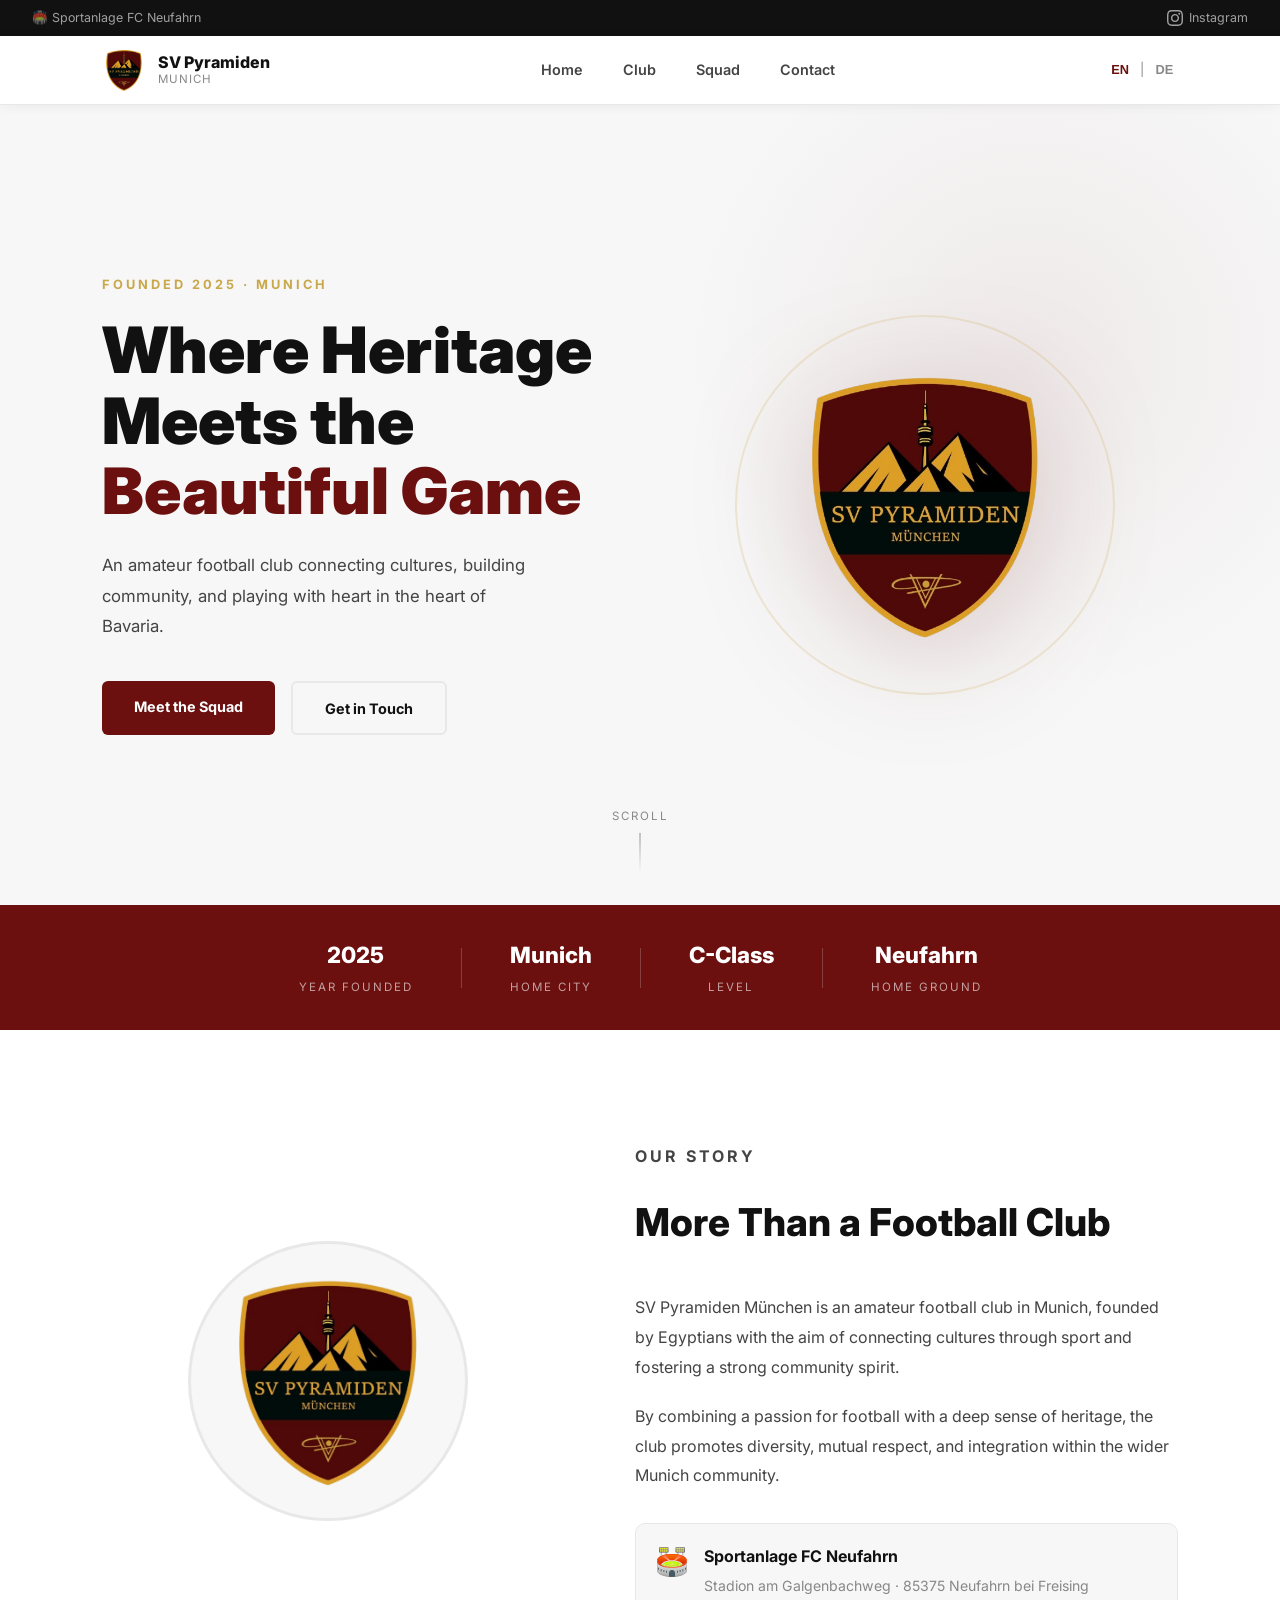
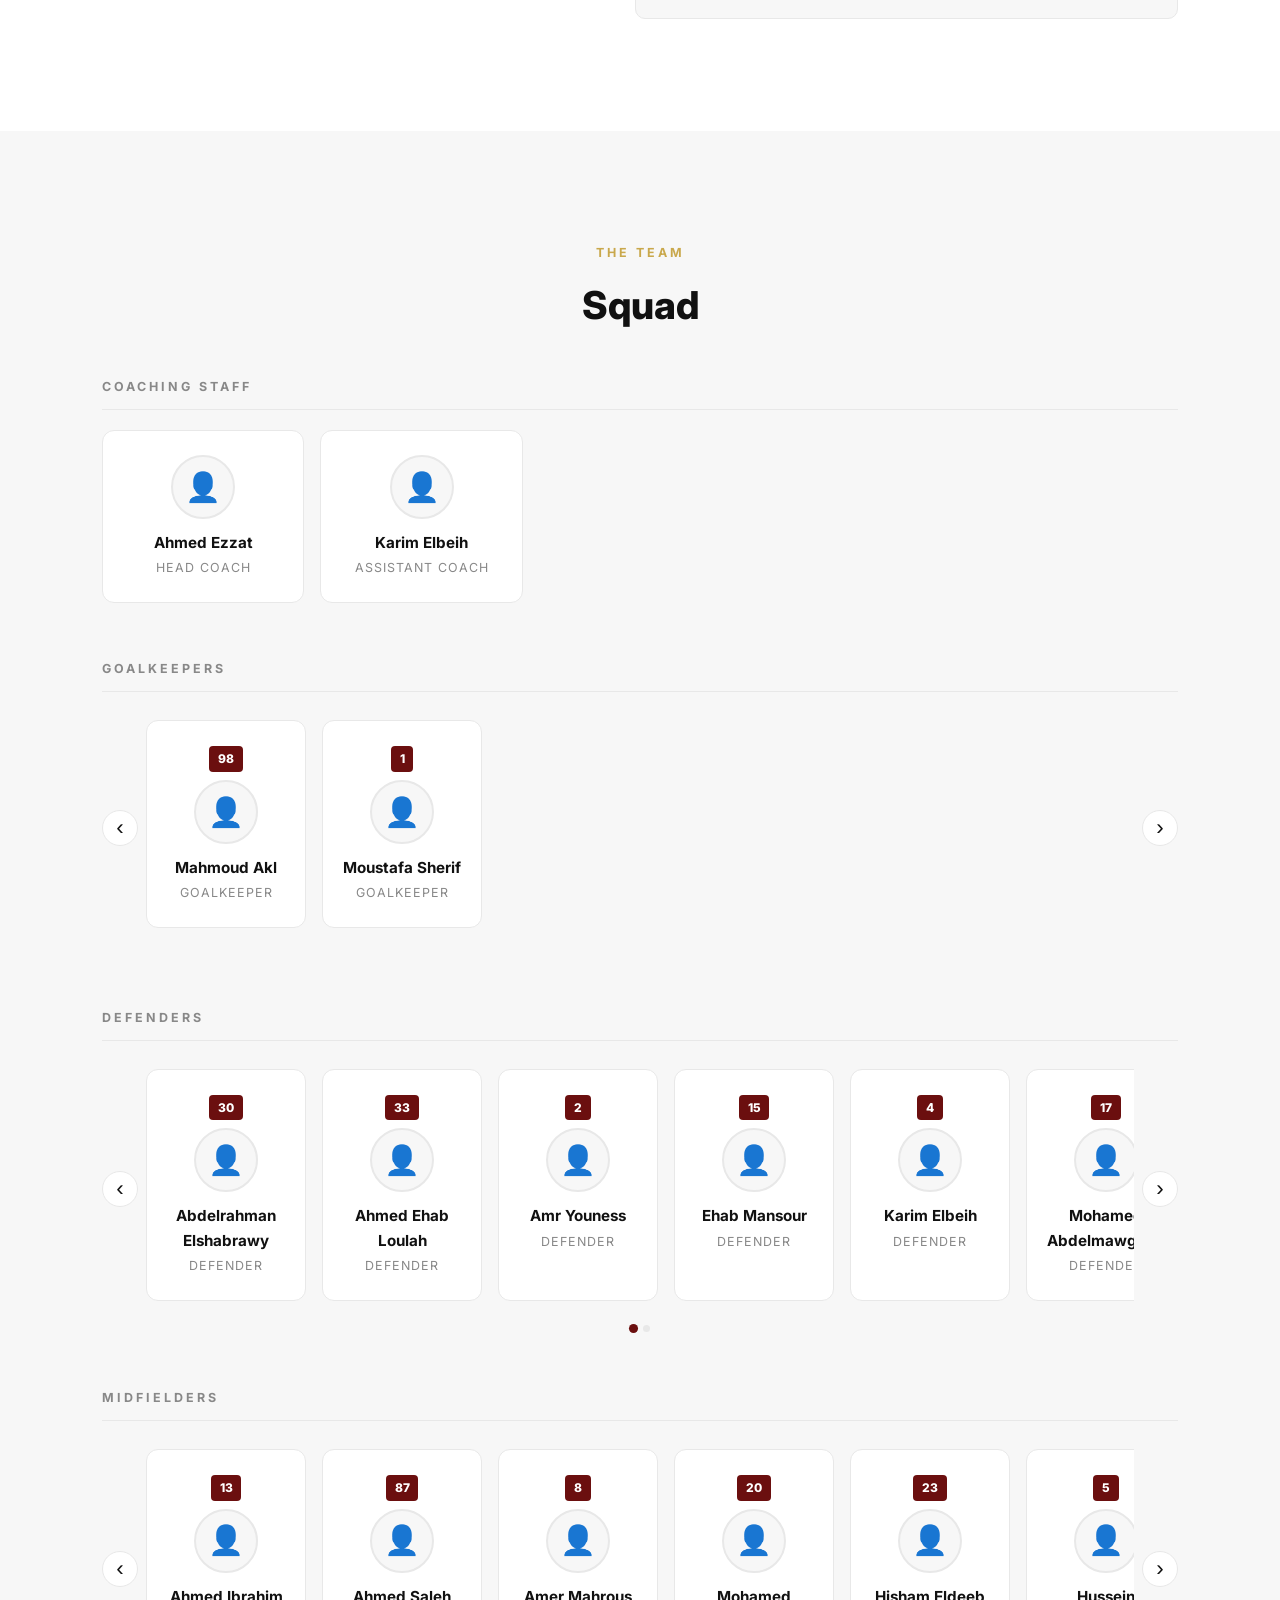
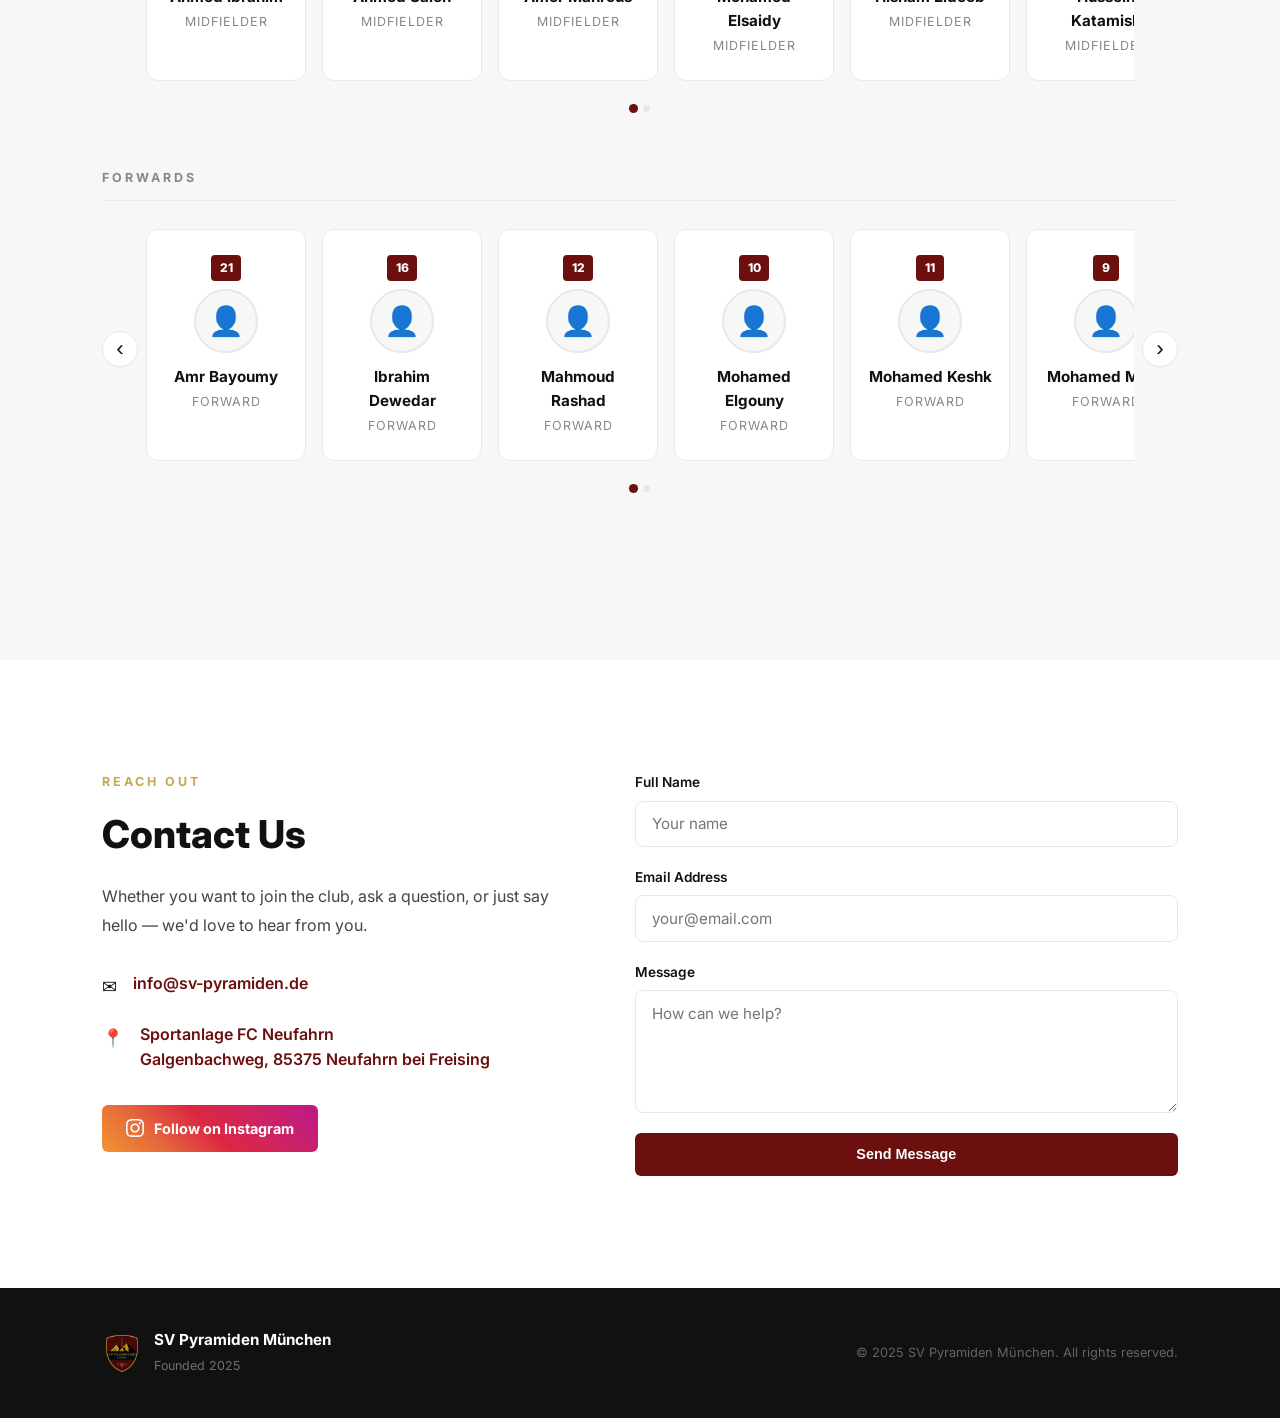
==== commit 803195f1: "Update translations: C-Klasse, die Mannschaft, Trainer, position labels" ====
--- a/index.html
+++ b/index.html
@@ -80,7 +80,7 @@
       <div class="info-divider"></div>
       <div class="info-item"><span class="info-num">Munich</span><span class="info-label" data-i18n="info_city">Home City</span></div>
       <div class="info-divider"></div>
-      <div class="info-item"><span class="info-num" data-i18n="info_level">Amateur</span><span class="info-label" data-i18n="info_level_label">Level</span></div>
+      <div class="info-item"><span class="info-num" data-i18n="info_level">C-Class</span><span class="info-label" data-i18n="info_level_label">Level</span></div>
       <div class="info-divider"></div>
       <div class="info-item"><span class="info-num">Neufahrn</span><span class="info-label" data-i18n="info_ground">Home Ground</span></div>
     </div>
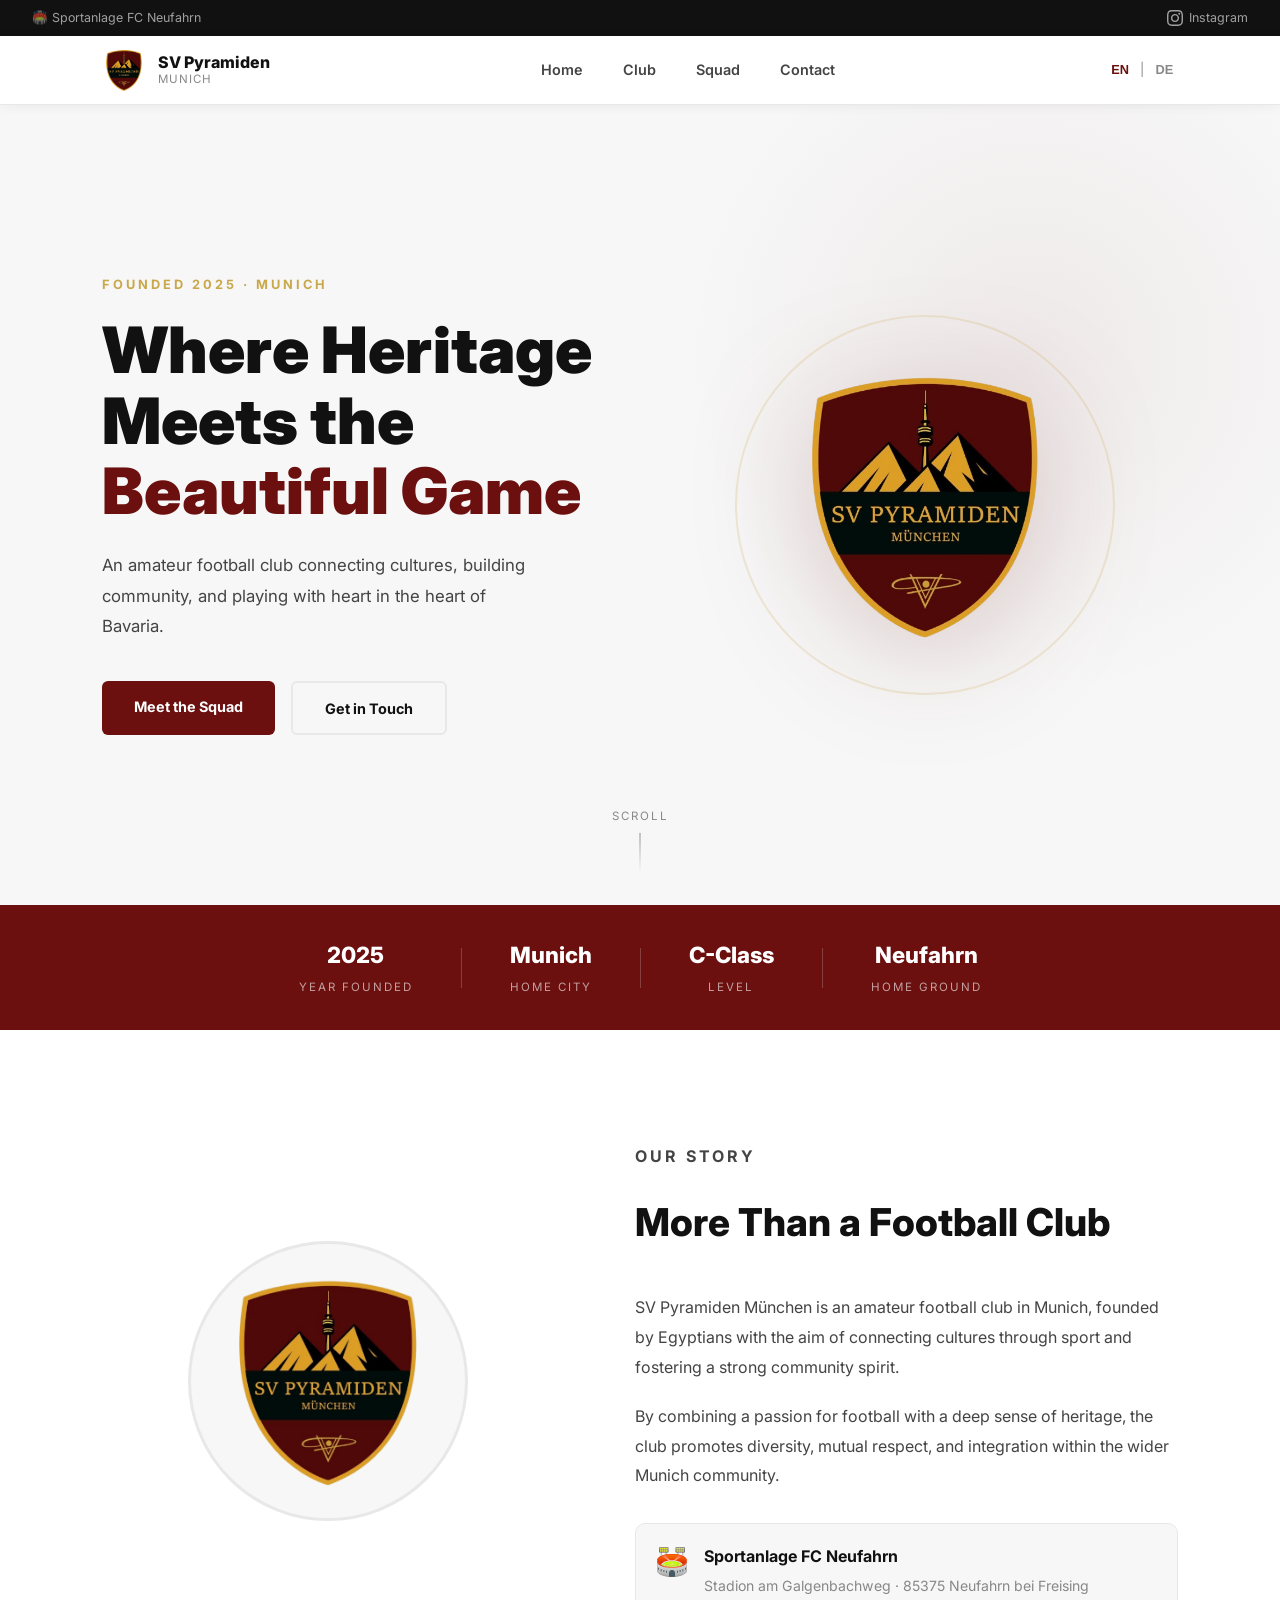
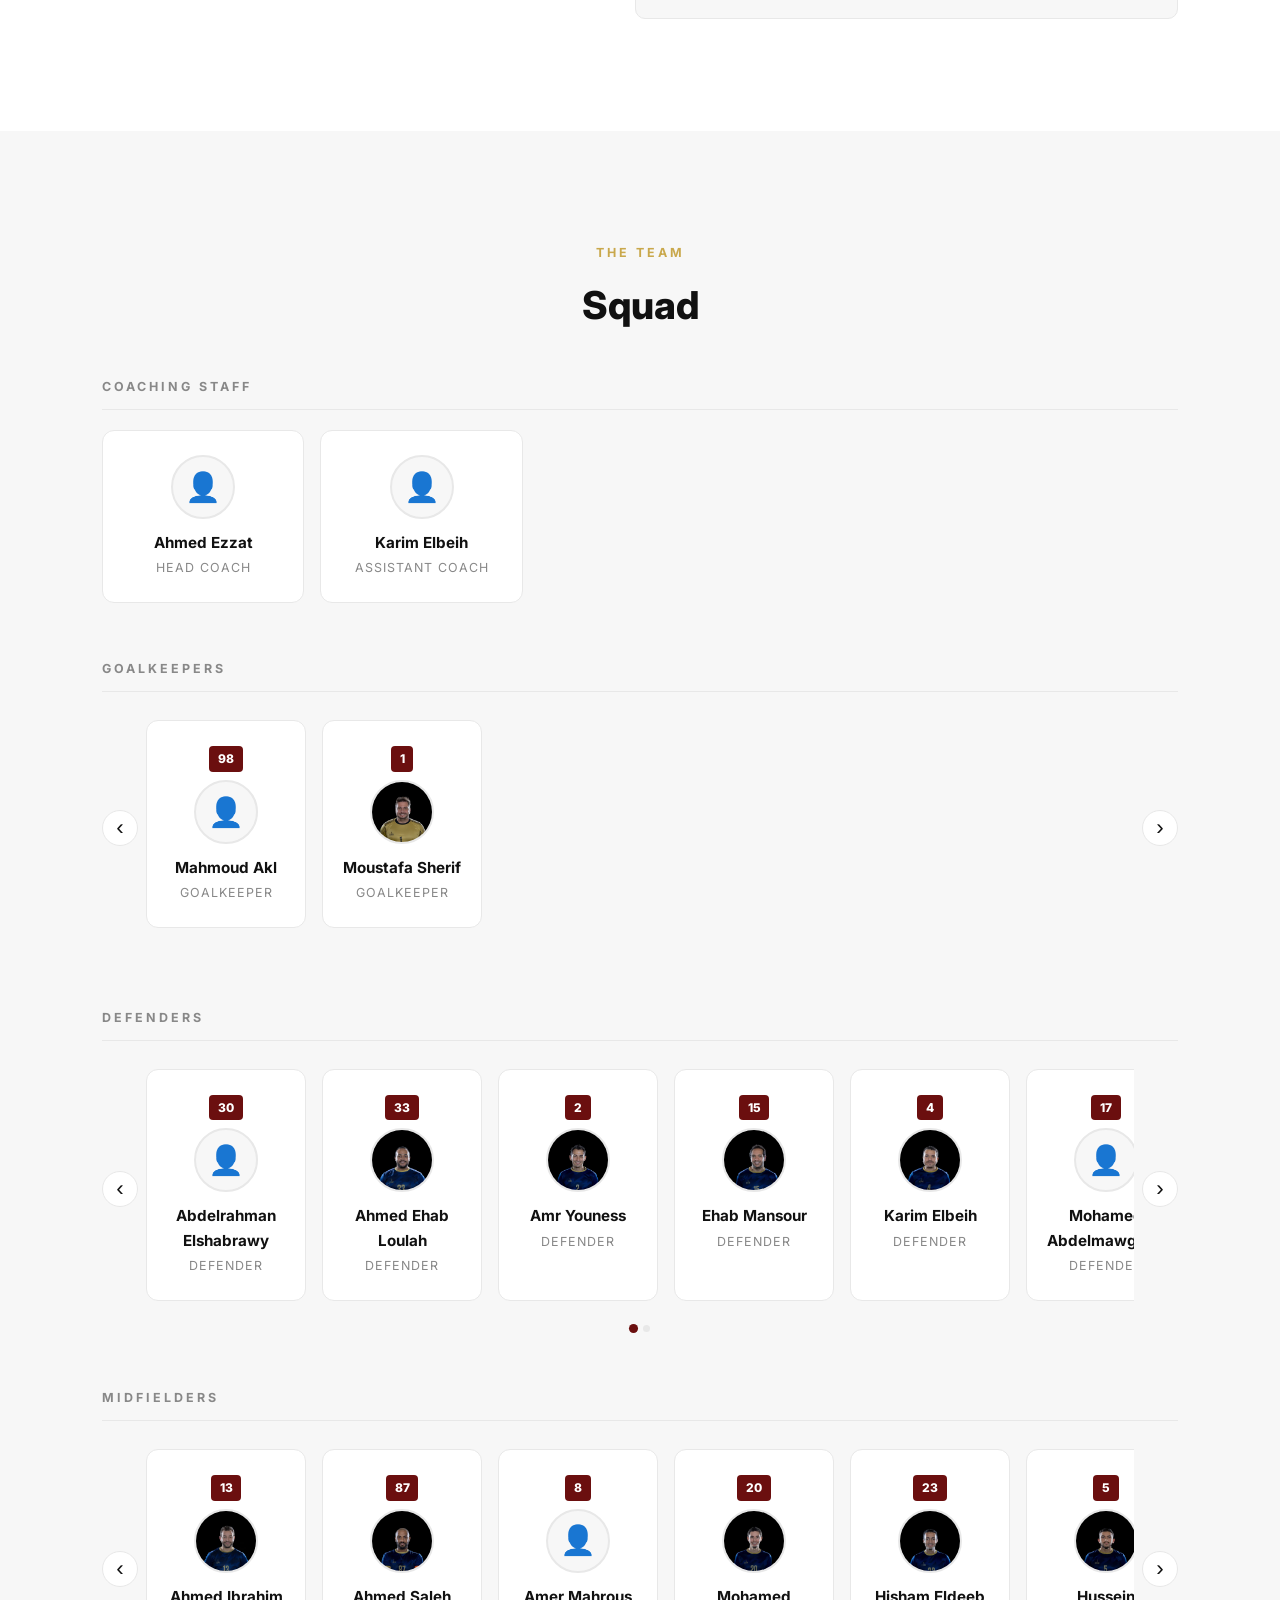
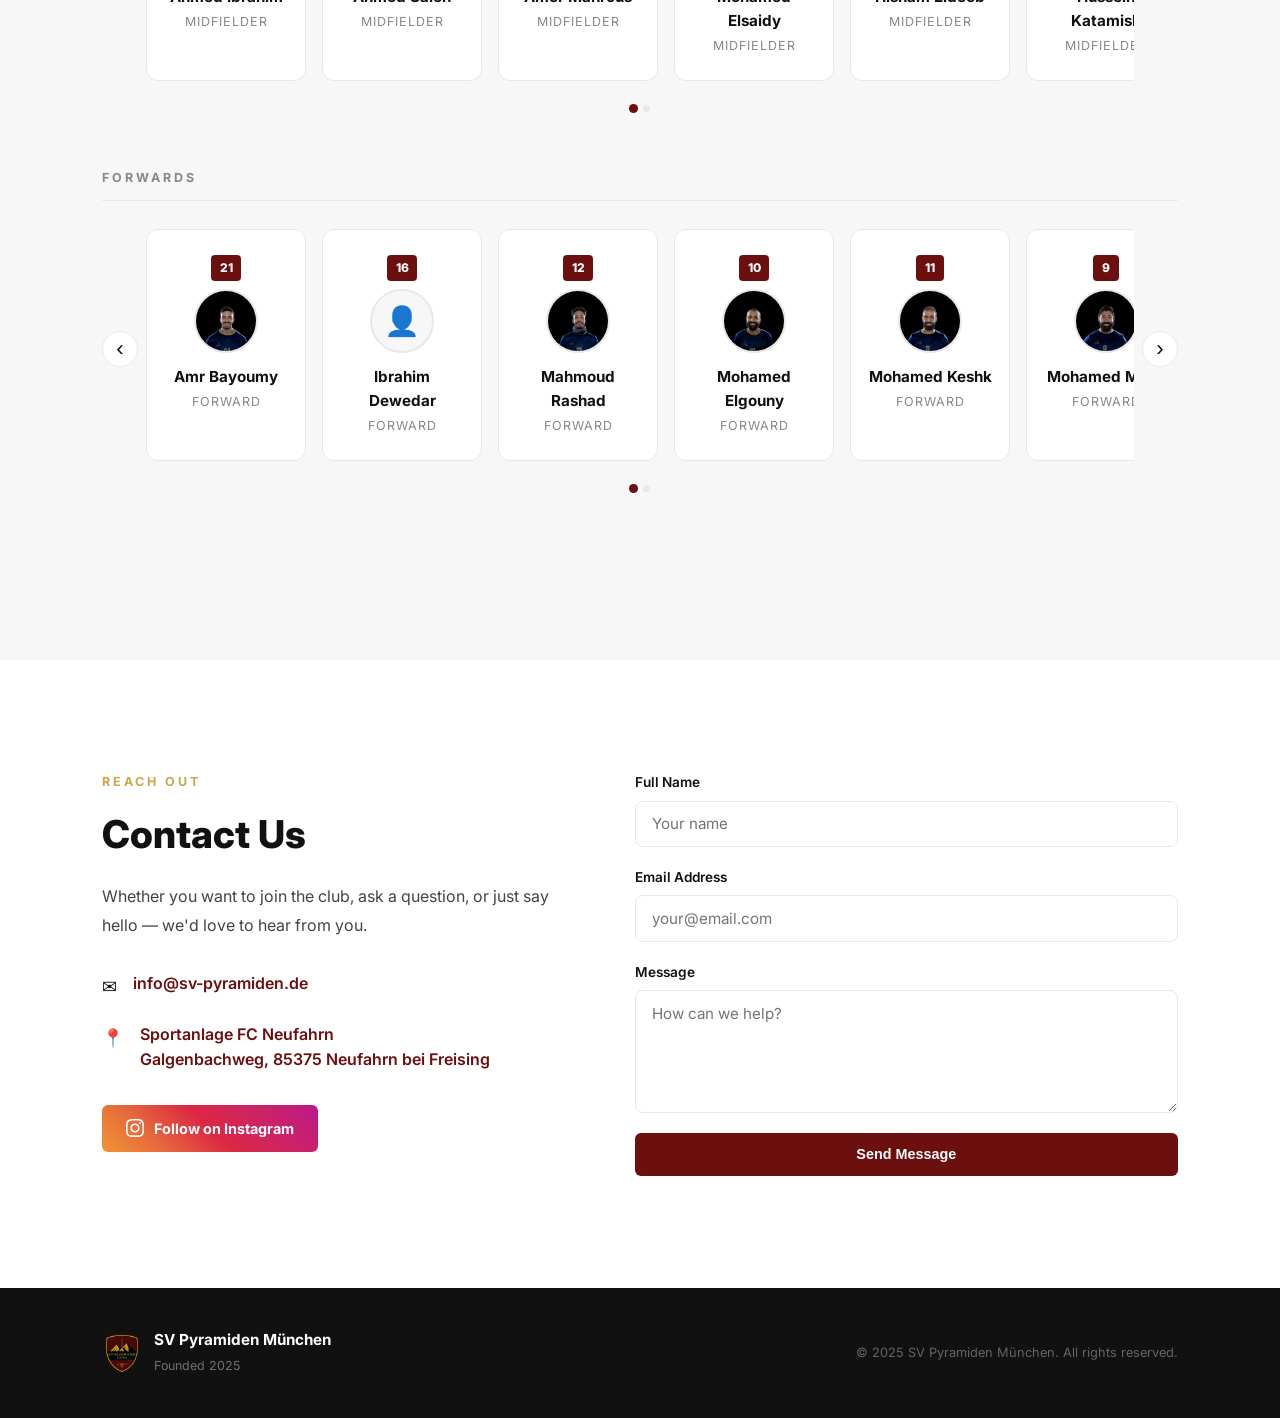
==== commit 3f132756: "Add player photos with lazy loading" ====
--- a/index.html
+++ b/index.html
@@ -146,7 +146,7 @@
           <button class="carousel-btn prev" aria-label="Previous">&#8249;</button>
           <div class="carousel-track">
             <div class="player-card"><div class="player-num-badge">98</div><div class="player-avatar-wrap"><div class="player-avatar">&#128100;</div></div><p class="player-name">Mahmoud Akl</p><p class="player-pos">Goalkeeper</p></div>
-            <div class="player-card"><div class="player-num-badge">1</div><div class="player-avatar-wrap"><div class="player-avatar">&#128100;</div></div><p class="player-name">Moustafa Sherif</p><p class="player-pos">Goalkeeper</p></div>
+            <div class="player-card"><div class="player-num-badge">1</div><div class="player-avatar-wrap"><img src="images/players/Sherif_GK_1.webp" alt="Moustafa Sherif" loading="lazy" class="player-img" /></div><p class="player-name">Moustafa Sherif</p><p class="player-pos">Goalkeeper</p></div>
           </div>
           <button class="carousel-btn next" aria-label="Next">&#8250;</button>
         </div>
@@ -160,17 +160,17 @@
           <button class="carousel-btn prev" aria-label="Previous">&#8249;</button>
           <div class="carousel-track">
             <div class="player-card"><div class="player-num-badge">30</div><div class="player-avatar-wrap"><div class="player-avatar">&#128100;</div></div><p class="player-name">Abdelrahman Elshabrawy</p><p class="player-pos">Defender</p></div>
-            <div class="player-card"><div class="player-num-badge">33</div><div class="player-avatar-wrap"><div class="player-avatar">&#128100;</div></div><p class="player-name">Ahmed Ehab Loulah</p><p class="player-pos">Defender</p></div>
-            <div class="player-card"><div class="player-num-badge">2</div><div class="player-avatar-wrap"><div class="player-avatar">&#128100;</div></div><p class="player-name">Amr Youness</p><p class="player-pos">Defender</p></div>
-            <div class="player-card"><div class="player-num-badge">15</div><div class="player-avatar-wrap"><div class="player-avatar">&#128100;</div></div><p class="player-name">Ehab Mansour</p><p class="player-pos">Defender</p></div>
-            <div class="player-card"><div class="player-num-badge">4</div><div class="player-avatar-wrap"><div class="player-avatar">&#128100;</div></div><p class="player-name">Karim Elbeih</p><p class="player-pos">Defender</p></div>
+            <div class="player-card"><div class="player-num-badge">33</div><div class="player-avatar-wrap"><img src="images/players/Ahmed_Ehab_1.webp" alt="Ahmed Ehab Loulah" loading="lazy" class="player-img" /></div><p class="player-name">Ahmed Ehab Loulah</p><p class="player-pos">Defender</p></div>
+            <div class="player-card"><div class="player-num-badge">2</div><div class="player-avatar-wrap"><img src="images/players/Amr_Younis_1.webp" alt="Amr Youness" loading="lazy" class="player-img" /></div><p class="player-name">Amr Youness</p><p class="player-pos">Defender</p></div>
+            <div class="player-card"><div class="player-num-badge">15</div><div class="player-avatar-wrap"><img src="images/players/Ehab_1.webp" alt="Ehab Mansour" loading="lazy" class="player-img" /></div><p class="player-name">Ehab Mansour</p><p class="player-pos">Defender</p></div>
+            <div class="player-card"><div class="player-num-badge">4</div><div class="player-avatar-wrap"><img src="images/players/KarimElbeih_1.webp" alt="Karim Elbeih" loading="lazy" class="player-img" /></div><p class="player-name">Karim Elbeih</p><p class="player-pos">Defender</p></div>
             <div class="player-card"><div class="player-num-badge">17</div><div class="player-avatar-wrap"><div class="player-avatar">&#128100;</div></div><p class="player-name">Mohamed Abdelmawgoud</p><p class="player-pos">Defender</p></div>
-            <div class="player-card"><div class="player-num-badge">6</div><div class="player-avatar-wrap"><div class="player-avatar">&#128100;</div></div><p class="player-name">Mohamed Adel</p><p class="player-pos">Defender</p></div>
-            <div class="player-card"><div class="player-num-badge">3</div><div class="player-avatar-wrap"><div class="player-avatar">&#128100;</div></div><p class="player-name">Mohamed Hosny</p><p class="player-pos">Defender</p></div>
-            <div class="player-card"><div class="player-num-badge">7</div><div class="player-avatar-wrap"><div class="player-avatar">&#128100;</div></div><p class="player-name">Mohamed Hussein Sonic</p><p class="player-pos">Defender</p></div>
-            <div class="player-card"><div class="player-num-badge">25</div><div class="player-avatar-wrap"><div class="player-avatar">&#128100;</div></div><p class="player-name">Mostafa Fikry</p><p class="player-pos">Defender</p></div>
-            <div class="player-card"><div class="player-num-badge">66</div><div class="player-avatar-wrap"><div class="player-avatar">&#128100;</div></div><p class="player-name">Mustafa Mahgoub</p><p class="player-pos">Defender</p></div>
-            <div class="player-card"><div class="player-num-badge">18</div><div class="player-avatar-wrap"><div class="player-avatar">&#128100;</div></div><p class="player-name">Ramy Marghany</p><p class="player-pos">Defender</p></div>
+            <div class="player-card"><div class="player-num-badge">6</div><div class="player-avatar-wrap"><img src="images/players/Adel_LB_1.webp" alt="Mohamed Adel" loading="lazy" class="player-img" /></div><p class="player-name">Mohamed Adel</p><p class="player-pos">Defender</p></div>
+            <div class="player-card"><div class="player-num-badge">3</div><div class="player-avatar-wrap"><img src="images/players/Hosny_1.webp" alt="Mohamed Hosny" loading="lazy" class="player-img" /></div><p class="player-name">Mohamed Hosny</p><p class="player-pos">Defender</p></div>
+            <div class="player-card"><div class="player-num-badge">7</div><div class="player-avatar-wrap"><img src="images/players/Mohamed_Hussein_1.webp" alt="Mohamed Hussein Sonic" loading="lazy" class="player-img" /></div><p class="player-name">Mohamed Hussein Sonic</p><p class="player-pos">Defender</p></div>
+            <div class="player-card"><div class="player-num-badge">25</div><div class="player-avatar-wrap"><img src="images/players/Fikry_1.webp" alt="Mostafa Fikry" loading="lazy" class="player-img" /></div><p class="player-name">Mostafa Fikry</p><p class="player-pos">Defender</p></div>
+            <div class="player-card"><div class="player-num-badge">66</div><div class="player-avatar-wrap"><img src="images/players/Shika_1.webp" alt="Mustafa Mahgoub" loading="lazy" class="player-img" /></div><p class="player-name">Mustafa Mahgoub</p><p class="player-pos">Defender</p></div>
+            <div class="player-card"><div class="player-num-badge">18</div><div class="player-avatar-wrap"><img src="images/players/Ramy_1.webp" alt="Ramy Marghany" loading="lazy" class="player-img" /></div><p class="player-name">Ramy Marghany</p><p class="player-pos">Defender</p></div>
           </div>
           <button class="carousel-btn next" aria-label="Next">&#8250;</button>
         </div>
@@ -183,14 +183,14 @@
         <div class="carousel-wrap">
           <button class="carousel-btn prev" aria-label="Previous">&#8249;</button>
           <div class="carousel-track">
-            <div class="player-card"><div class="player-num-badge">13</div><div class="player-avatar-wrap"><div class="player-avatar">&#128100;</div></div><p class="player-name">Ahmed Ibrahim</p><p class="player-pos">Midfielder</p></div>
-            <div class="player-card"><div class="player-num-badge">87</div><div class="player-avatar-wrap"><div class="player-avatar">&#128100;</div></div><p class="player-name">Ahmed Saleh</p><p class="player-pos">Midfielder</p></div>
+            <div class="player-card"><div class="player-num-badge">13</div><div class="player-avatar-wrap"><img src="images/players/Ahmed_Ibrahim_1.webp" alt="Ahmed Ibrahim" loading="lazy" class="player-img" /></div><p class="player-name">Ahmed Ibrahim</p><p class="player-pos">Midfielder</p></div>
+            <div class="player-card"><div class="player-num-badge">87</div><div class="player-avatar-wrap"><img src="images/players/Saleh_Cap.webp" alt="Ahmed Saleh" loading="lazy" class="player-img" /></div><p class="player-name">Ahmed Saleh</p><p class="player-pos">Midfielder</p></div>
             <div class="player-card"><div class="player-num-badge">8</div><div class="player-avatar-wrap"><div class="player-avatar">&#128100;</div></div><p class="player-name">Amer Mahrous</p><p class="player-pos">Midfielder</p></div>
-            <div class="player-card"><div class="player-num-badge">20</div><div class="player-avatar-wrap"><div class="player-avatar">&#128100;</div></div><p class="player-name">Mohamed Elsaidy</p><p class="player-pos">Midfielder</p></div>
-            <div class="player-card"><div class="player-num-badge">23</div><div class="player-avatar-wrap"><div class="player-avatar">&#128100;</div></div><p class="player-name">Hisham Eldeeb</p><p class="player-pos">Midfielder</p></div>
-            <div class="player-card"><div class="player-num-badge">5</div><div class="player-avatar-wrap"><div class="player-avatar">&#128100;</div></div><p class="player-name">Hussein Katamish</p><p class="player-pos">Midfielder</p></div>
-            <div class="player-card"><div class="player-num-badge">14</div><div class="player-avatar-wrap"><div class="player-avatar">&#128100;</div></div><p class="player-name">Mohamed Ali</p><p class="player-pos">Midfielder</p></div>
-            <div class="player-card"><div class="player-num-badge">22</div><div class="player-avatar-wrap"><div class="player-avatar">&#128100;</div></div><p class="player-name">Mohamed Eslam</p><p class="player-pos">Midfielder</p></div>
+            <div class="player-card"><div class="player-num-badge">20</div><div class="player-avatar-wrap"><img src="images/players/Elsaidy_1.webp" alt="Mohamed Elsaidy" loading="lazy" class="player-img" /></div><p class="player-name">Mohamed Elsaidy</p><p class="player-pos">Midfielder</p></div>
+            <div class="player-card"><div class="player-num-badge">23</div><div class="player-avatar-wrap"><img src="images/players/Eldeeb_1.webp" alt="Hisham Eldeeb" loading="lazy" class="player-img" /></div><p class="player-name">Hisham Eldeeb</p><p class="player-pos">Midfielder</p></div>
+            <div class="player-card"><div class="player-num-badge">5</div><div class="player-avatar-wrap"><img src="images/players/Katamish_1.webp" alt="Hussein Katamish" loading="lazy" class="player-img" /></div><p class="player-name">Hussein Katamish</p><p class="player-pos">Midfielder</p></div>
+            <div class="player-card"><div class="player-num-badge">14</div><div class="player-avatar-wrap"><img src="images/players/Mohamed_Ali_Adel_Cap.webp" alt="Mohamed Ali" loading="lazy" class="player-img" /></div><p class="player-name">Mohamed Ali</p><p class="player-pos">Midfielder</p></div>
+            <div class="player-card"><div class="player-num-badge">22</div><div class="player-avatar-wrap"><img src="images/players/Eslam_1.webp" alt="Mohamed Eslam" loading="lazy" class="player-img" /></div><p class="player-name">Mohamed Eslam</p><p class="player-pos">Midfielder</p></div>
             <div class="player-card"><div class="player-num-badge">27</div><div class="player-avatar-wrap"><div class="player-avatar">&#128100;</div></div><p class="player-name">Mohamed Ezzat</p><p class="player-pos">Midfielder</p></div>
             <div class="player-card"><div class="player-num-badge">24</div><div class="player-avatar-wrap"><div class="player-avatar">&#128100;</div></div><p class="player-name">Mustafa Talaat</p><p class="player-pos">Midfielder</p></div>
             <div class="player-card"><div class="player-num-badge">26</div><div class="player-avatar-wrap"><div class="player-avatar">&#128100;</div></div><p class="player-name">Mohamed Eissa</p><p class="player-pos">Midfielder</p></div>
@@ -206,13 +206,13 @@
         <div class="carousel-wrap">
           <button class="carousel-btn prev" aria-label="Previous">&#8249;</button>
           <div class="carousel-track">
-            <div class="player-card"><div class="player-num-badge">21</div><div class="player-avatar-wrap"><div class="player-avatar">&#128100;</div></div><p class="player-name">Amr Bayoumy</p><p class="player-pos">Forward</p></div>
+            <div class="player-card"><div class="player-num-badge">21</div><div class="player-avatar-wrap"><img src="images/players/Amr_Bayoumy_1.webp" alt="Amr Bayoumy" loading="lazy" class="player-img" /></div><p class="player-name">Amr Bayoumy</p><p class="player-pos">Forward</p></div>
             <div class="player-card"><div class="player-num-badge">16</div><div class="player-avatar-wrap"><div class="player-avatar">&#128100;</div></div><p class="player-name">Ibrahim Dewedar</p><p class="player-pos">Forward</p></div>
-            <div class="player-card"><div class="player-num-badge">12</div><div class="player-avatar-wrap"><div class="player-avatar">&#128100;</div></div><p class="player-name">Mahmoud Rashad</p><p class="player-pos">Forward</p></div>
-            <div class="player-card"><div class="player-num-badge">10</div><div class="player-avatar-wrap"><div class="player-avatar">&#128100;</div></div><p class="player-name">Mohamed Elgouny</p><p class="player-pos">Forward</p></div>
-            <div class="player-card"><div class="player-num-badge">11</div><div class="player-avatar-wrap"><div class="player-avatar">&#128100;</div></div><p class="player-name">Mohamed Keshk</p><p class="player-pos">Forward</p></div>
-            <div class="player-card"><div class="player-num-badge">9</div><div class="player-avatar-wrap"><div class="player-avatar">&#128100;</div></div><p class="player-name">Mohamed Moaz</p><p class="player-pos">Forward</p></div>
-            <div class="player-card"><div class="player-num-badge">19</div><div class="player-avatar-wrap"><div class="player-avatar">&#128100;</div></div><p class="player-name">Tarek Elzomor</p><p class="player-pos">Forward</p></div>
+            <div class="player-card"><div class="player-num-badge">12</div><div class="player-avatar-wrap"><img src="images/players/Rashad_1.webp" alt="Mahmoud Rashad" loading="lazy" class="player-img" /></div><p class="player-name">Mahmoud Rashad</p><p class="player-pos">Forward</p></div>
+            <div class="player-card"><div class="player-num-badge">10</div><div class="player-avatar-wrap"><img src="images/players/Elgouny_1.webp" alt="Mohamed Elgouny" loading="lazy" class="player-img" /></div><p class="player-name">Mohamed Elgouny</p><p class="player-pos">Forward</p></div>
+            <div class="player-card"><div class="player-num-badge">11</div><div class="player-avatar-wrap"><img src="images/players/Keshk_1.webp" alt="Mohamed Keshk" loading="lazy" class="player-img" /></div><p class="player-name">Mohamed Keshk</p><p class="player-pos">Forward</p></div>
+            <div class="player-card"><div class="player-num-badge">9</div><div class="player-avatar-wrap"><img src="images/players/Moaz_1.webp" alt="Mohamed Moaz" loading="lazy" class="player-img" /></div><p class="player-name">Mohamed Moaz</p><p class="player-pos">Forward</p></div>
+            <div class="player-card"><div class="player-num-badge">19</div><div class="player-avatar-wrap"><img src="images/players/Zomor_1.webp" alt="Tarek Elzomor" loading="lazy" class="player-img" /></div><p class="player-name">Tarek Elzomor</p><p class="player-pos">Forward</p></div>
           </div>
           <button class="carousel-btn next" aria-label="Next">&#8250;</button>
         </div>
--- a/styles.css
+++ b/styles.css
@@ -258,6 +258,10 @@
   display: flex; align-items: center; justify-content: center;
   margin: 0 auto 0.75rem;
 }
+.player-img {
+  width: 100%; height: 100%; object-fit: cover; border-radius: 50%;
+}
+
 .staff-avatar, .player-avatar { font-size: 1.8rem; }
 .player-num-badge {
   display: inline-block; background: var(--red); color: #fff;
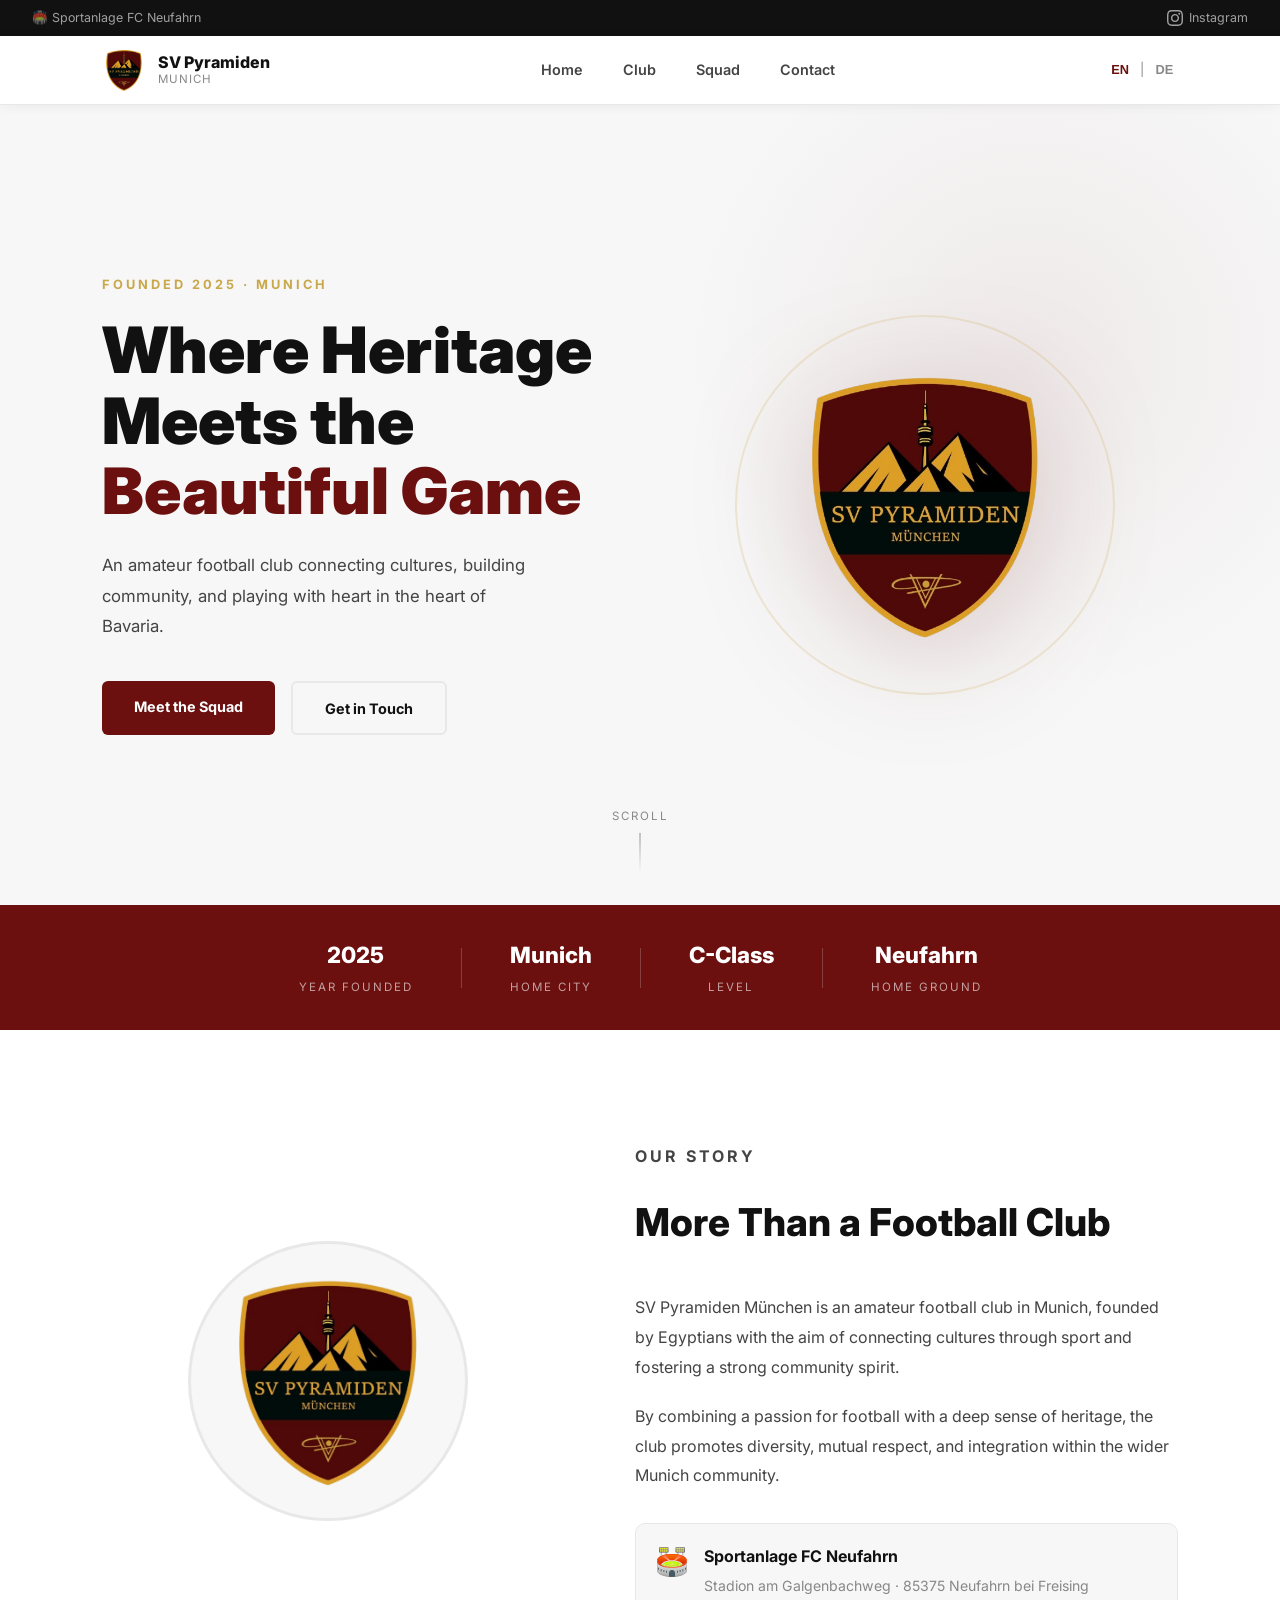
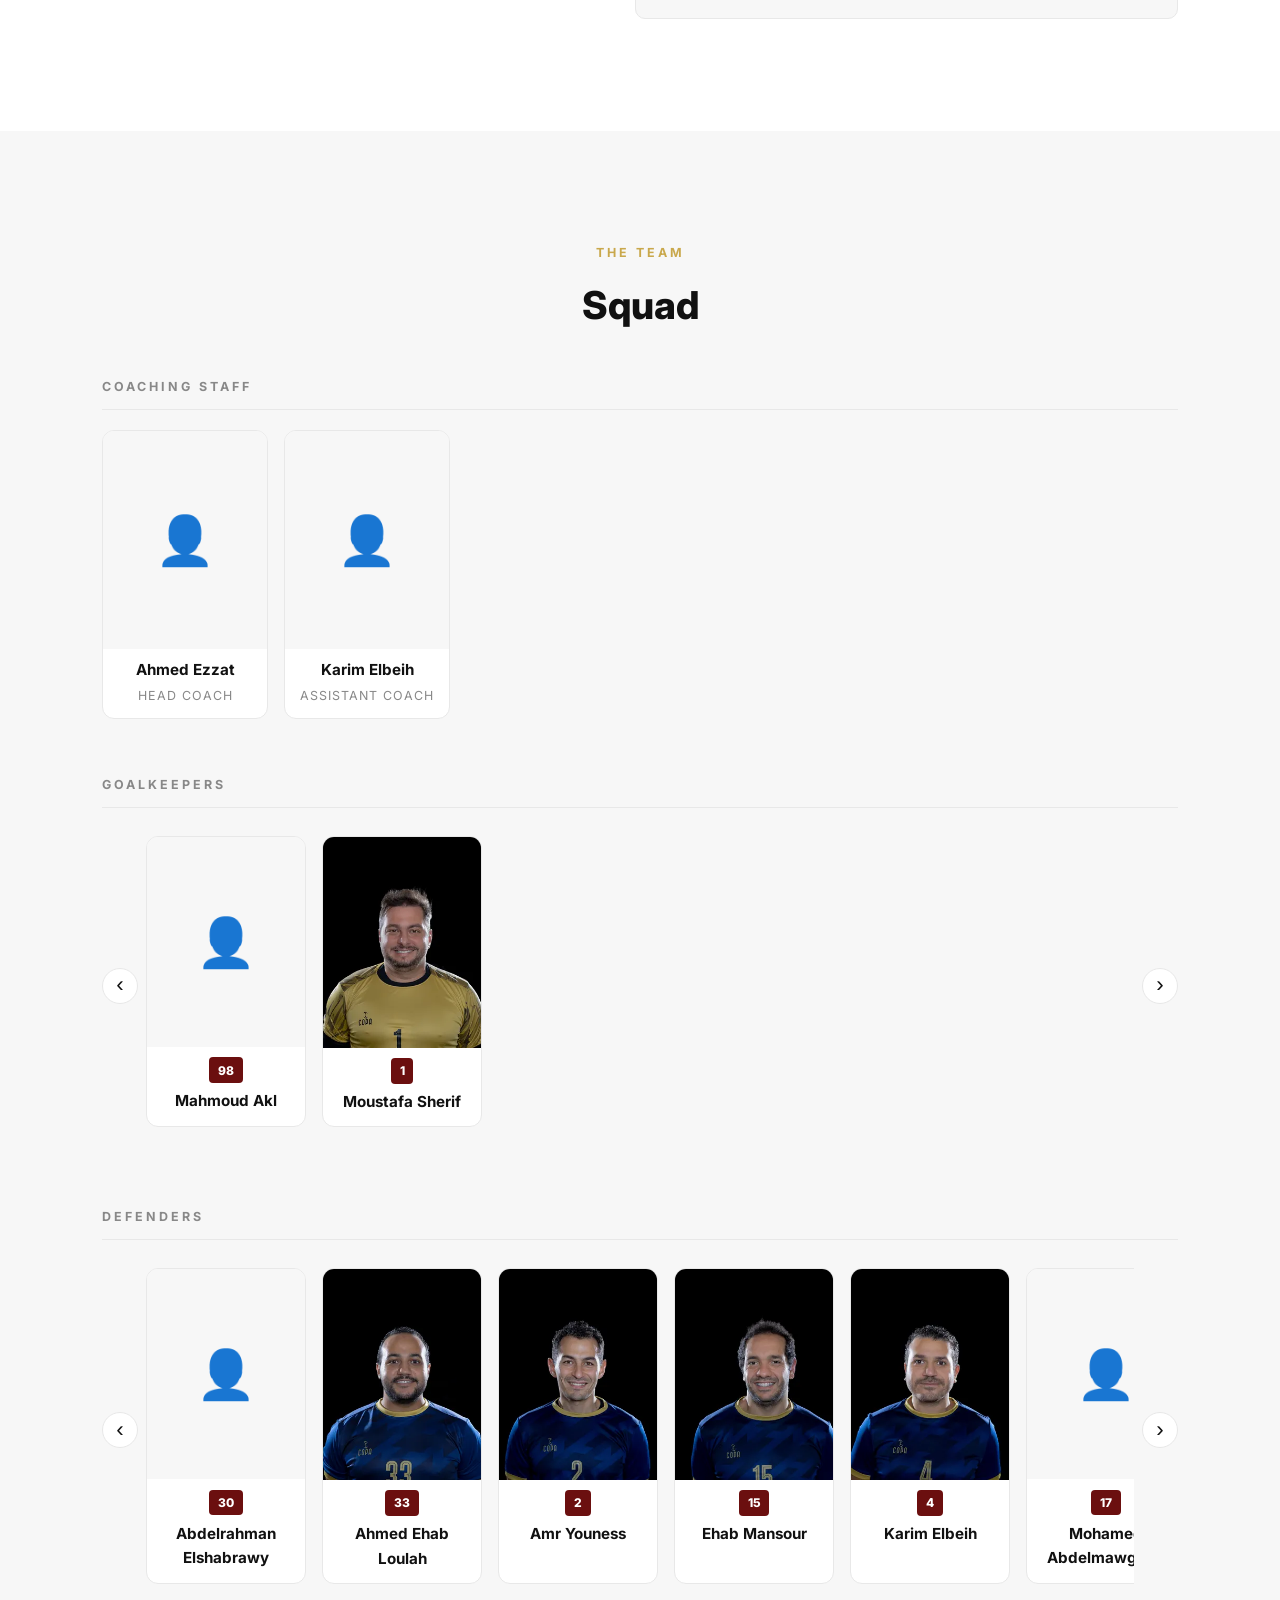
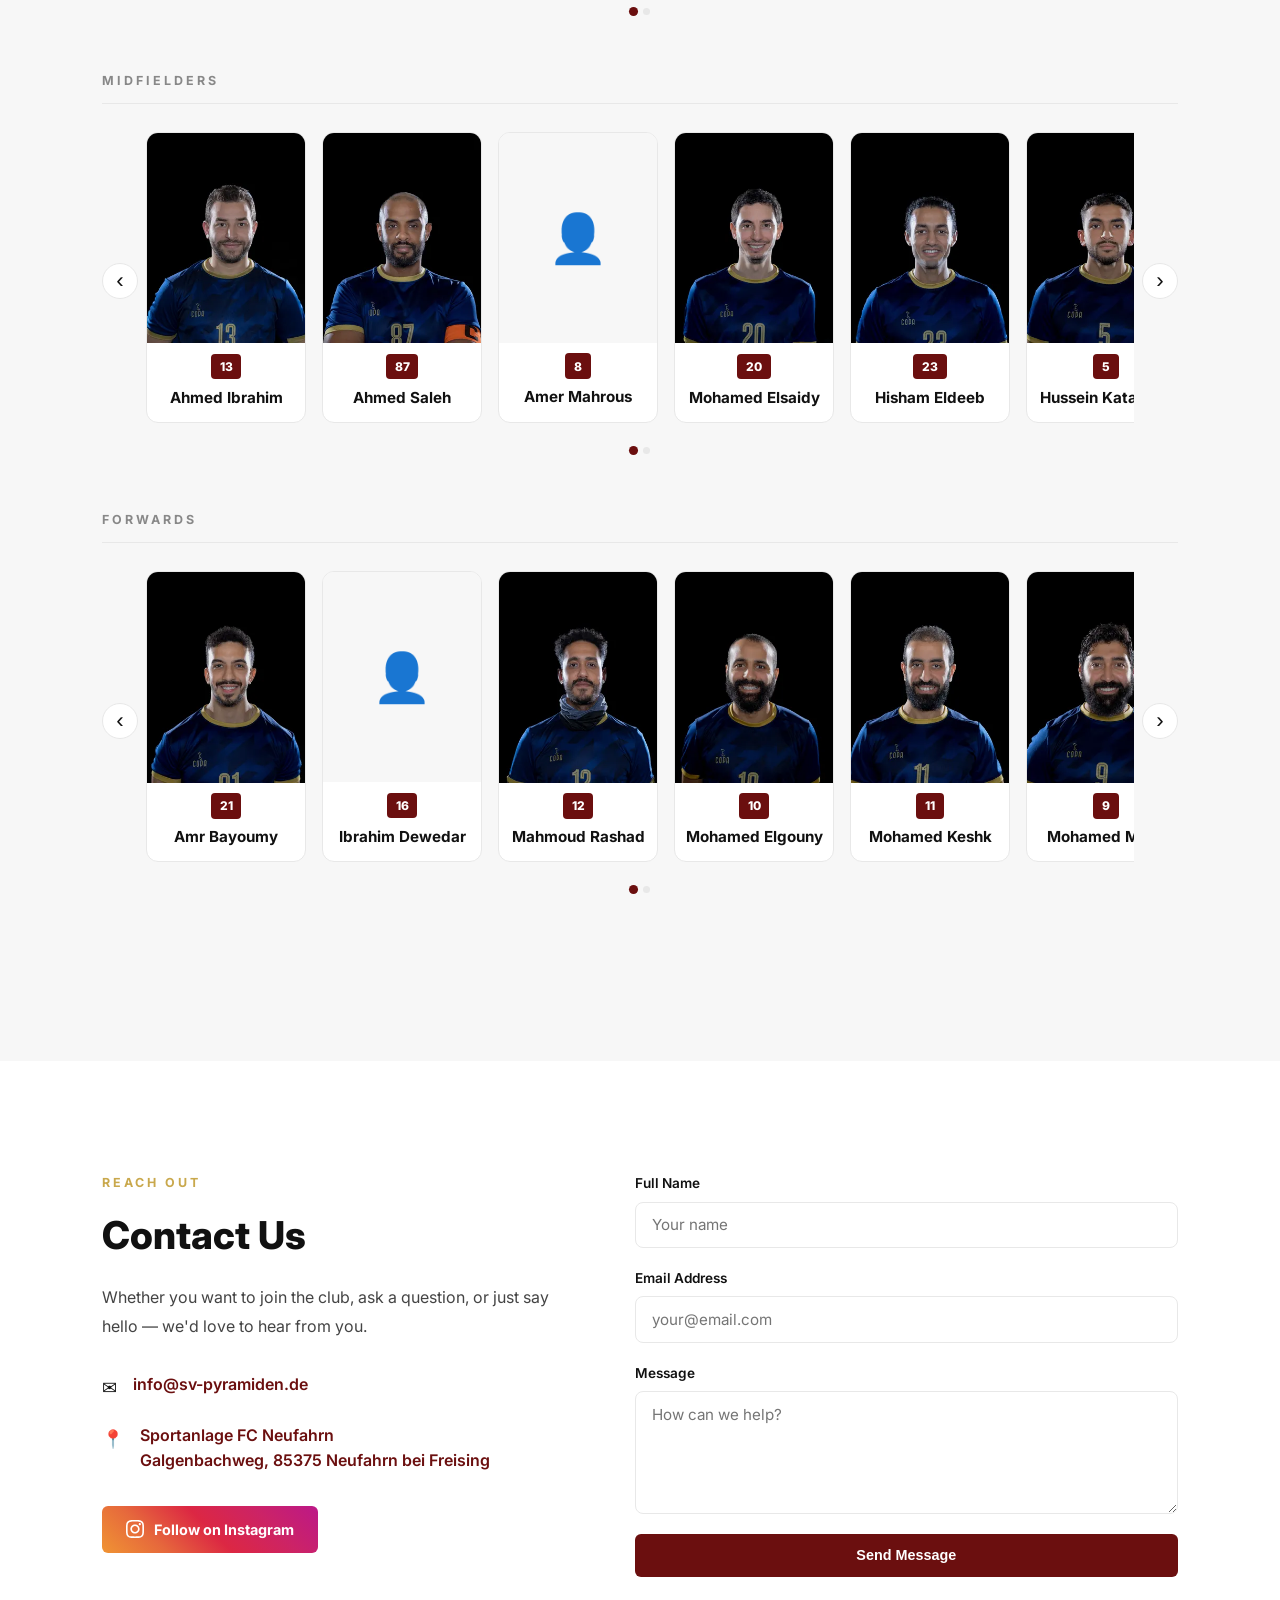
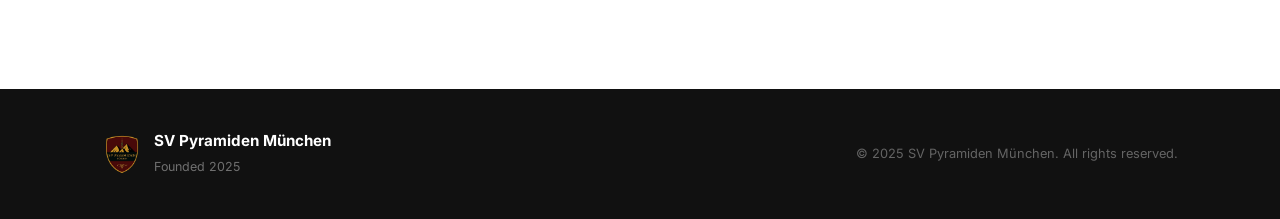
==== commit d6f49c20: "Redesign player cards with portrait photos, fix staff card sizing" ====
--- a/index.html
+++ b/index.html
@@ -127,13 +127,17 @@
         <div class="staff-grid">
           <div class="staff-card">
             <div class="staff-avatar-wrap"><div class="staff-avatar">&#128100;</div></div>
-            <p class="staff-name">Ahmed Ezzat</p>
-            <p class="staff-role" data-i18n="head_coach">Head Coach</p>
+            <div class="player-card-body">
+              <p class="staff-name">Ahmed Ezzat</p>
+              <p class="staff-role" data-i18n="head_coach">Head Coach</p>
+            </div>
           </div>
           <div class="staff-card">
             <div class="staff-avatar-wrap"><div class="staff-avatar">&#128100;</div></div>
-            <p class="staff-name">Karim Elbeih</p>
-            <p class="staff-role" data-i18n="asst_coach">Assistant Coach</p>
+            <div class="player-card-body">
+              <p class="staff-name">Karim Elbeih</p>
+              <p class="staff-role" data-i18n="asst_coach">Assistant Coach</p>
+            </div>
           </div>
 
         </div>
@@ -145,8 +149,8 @@
         <div class="carousel-wrap">
           <button class="carousel-btn prev" aria-label="Previous">&#8249;</button>
           <div class="carousel-track">
-            <div class="player-card"><div class="player-num-badge">98</div><div class="player-avatar-wrap"><div class="player-avatar">&#128100;</div></div><p class="player-name">Mahmoud Akl</p><p class="player-pos">Goalkeeper</p></div>
-            <div class="player-card"><div class="player-num-badge">1</div><div class="player-avatar-wrap"><img src="images/players/Sherif_GK_1.webp" alt="Moustafa Sherif" loading="lazy" class="player-img" /></div><p class="player-name">Moustafa Sherif</p><p class="player-pos">Goalkeeper</p></div>
+            <div class="player-card"><div class="player-avatar-wrap"><div class="player-avatar">&#128100;</div></div><div class="player-card-body"><div class="player-num-badge">98</div><p class="player-name">Mahmoud Akl</p><p class="player-pos">Goalkeeper</p></div></div>
+            <div class="player-card"><img src="images/players/Sherif_GK_1.webp" alt="Moustafa Sherif" loading="lazy" class="player-img" /><div class="player-card-body"><div class="player-num-badge">1</div><p class="player-name">Moustafa Sherif</p><p class="player-pos">Goalkeeper</p></div></div>
           </div>
           <button class="carousel-btn next" aria-label="Next">&#8250;</button>
         </div>
@@ -159,18 +163,18 @@
         <div class="carousel-wrap">
           <button class="carousel-btn prev" aria-label="Previous">&#8249;</button>
           <div class="carousel-track">
-            <div class="player-card"><div class="player-num-badge">30</div><div class="player-avatar-wrap"><div class="player-avatar">&#128100;</div></div><p class="player-name">Abdelrahman Elshabrawy</p><p class="player-pos">Defender</p></div>
-            <div class="player-card"><div class="player-num-badge">33</div><div class="player-avatar-wrap"><img src="images/players/Ahmed_Ehab_1.webp" alt="Ahmed Ehab Loulah" loading="lazy" class="player-img" /></div><p class="player-name">Ahmed Ehab Loulah</p><p class="player-pos">Defender</p></div>
-            <div class="player-card"><div class="player-num-badge">2</div><div class="player-avatar-wrap"><img src="images/players/Amr_Younis_1.webp" alt="Amr Youness" loading="lazy" class="player-img" /></div><p class="player-name">Amr Youness</p><p class="player-pos">Defender</p></div>
-            <div class="player-card"><div class="player-num-badge">15</div><div class="player-avatar-wrap"><img src="images/players/Ehab_1.webp" alt="Ehab Mansour" loading="lazy" class="player-img" /></div><p class="player-name">Ehab Mansour</p><p class="player-pos">Defender</p></div>
-            <div class="player-card"><div class="player-num-badge">4</div><div class="player-avatar-wrap"><img src="images/players/KarimElbeih_1.webp" alt="Karim Elbeih" loading="lazy" class="player-img" /></div><p class="player-name">Karim Elbeih</p><p class="player-pos">Defender</p></div>
-            <div class="player-card"><div class="player-num-badge">17</div><div class="player-avatar-wrap"><div class="player-avatar">&#128100;</div></div><p class="player-name">Mohamed Abdelmawgoud</p><p class="player-pos">Defender</p></div>
-            <div class="player-card"><div class="player-num-badge">6</div><div class="player-avatar-wrap"><img src="images/players/Adel_LB_1.webp" alt="Mohamed Adel" loading="lazy" class="player-img" /></div><p class="player-name">Mohamed Adel</p><p class="player-pos">Defender</p></div>
-            <div class="player-card"><div class="player-num-badge">3</div><div class="player-avatar-wrap"><img src="images/players/Hosny_1.webp" alt="Mohamed Hosny" loading="lazy" class="player-img" /></div><p class="player-name">Mohamed Hosny</p><p class="player-pos">Defender</p></div>
-            <div class="player-card"><div class="player-num-badge">7</div><div class="player-avatar-wrap"><img src="images/players/Mohamed_Hussein_1.webp" alt="Mohamed Hussein Sonic" loading="lazy" class="player-img" /></div><p class="player-name">Mohamed Hussein Sonic</p><p class="player-pos">Defender</p></div>
-            <div class="player-card"><div class="player-num-badge">25</div><div class="player-avatar-wrap"><img src="images/players/Fikry_1.webp" alt="Mostafa Fikry" loading="lazy" class="player-img" /></div><p class="player-name">Mostafa Fikry</p><p class="player-pos">Defender</p></div>
-            <div class="player-card"><div class="player-num-badge">66</div><div class="player-avatar-wrap"><img src="images/players/Shika_1.webp" alt="Mustafa Mahgoub" loading="lazy" class="player-img" /></div><p class="player-name">Mustafa Mahgoub</p><p class="player-pos">Defender</p></div>
-            <div class="player-card"><div class="player-num-badge">18</div><div class="player-avatar-wrap"><img src="images/players/Ramy_1.webp" alt="Ramy Marghany" loading="lazy" class="player-img" /></div><p class="player-name">Ramy Marghany</p><p class="player-pos">Defender</p></div>
+            <div class="player-card"><div class="player-avatar-wrap"><div class="player-avatar">&#128100;</div></div><div class="player-card-body"><div class="player-num-badge">30</div><p class="player-name">Abdelrahman Elshabrawy</p><p class="player-pos">Defender</p></div></div>
+            <div class="player-card"><img src="images/players/Ahmed_Ehab_1.webp" alt="Ahmed Ehab Loulah" loading="lazy" class="player-img" /><div class="player-card-body"><div class="player-num-badge">33</div><p class="player-name">Ahmed Ehab Loulah</p><p class="player-pos">Defender</p></div></div>
+            <div class="player-card"><img src="images/players/Amr_Younis_1.webp" alt="Amr Youness" loading="lazy" class="player-img" /><div class="player-card-body"><div class="player-num-badge">2</div><p class="player-name">Amr Youness</p><p class="player-pos">Defender</p></div></div>
+            <div class="player-card"><img src="images/players/Ehab_1.webp" alt="Ehab Mansour" loading="lazy" class="player-img" /><div class="player-card-body"><div class="player-num-badge">15</div><p class="player-name">Ehab Mansour</p><p class="player-pos">Defender</p></div></div>
+            <div class="player-card"><img src="images/players/KarimElbeih_1.webp" alt="Karim Elbeih" loading="lazy" class="player-img" /><div class="player-card-body"><div class="player-num-badge">4</div><p class="player-name">Karim Elbeih</p><p class="player-pos">Defender</p></div></div>
+            <div class="player-card"><div class="player-avatar-wrap"><div class="player-avatar">&#128100;</div></div><div class="player-card-body"><div class="player-num-badge">17</div><p class="player-name">Mohamed Abdelmawgoud</p><p class="player-pos">Defender</p></div></div>
+            <div class="player-card"><img src="images/players/Adel_LB_1.webp" alt="Mohamed Adel" loading="lazy" class="player-img" /><div class="player-card-body"><div class="player-num-badge">6</div><p class="player-name">Mohamed Adel</p><p class="player-pos">Defender</p></div></div>
+            <div class="player-card"><img src="images/players/Hosny_1.webp" alt="Mohamed Hosny" loading="lazy" class="player-img" /><div class="player-card-body"><div class="player-num-badge">3</div><p class="player-name">Mohamed Hosny</p><p class="player-pos">Defender</p></div></div>
+            <div class="player-card"><img src="images/players/Mohamed_Hussein_1.webp" alt="Mohamed Hussein Sonic" loading="lazy" class="player-img" /><div class="player-card-body"><div class="player-num-badge">7</div><p class="player-name">Mohamed Hussein Sonic</p><p class="player-pos">Defender</p></div></div>
+            <div class="player-card"><img src="images/players/Fikry_1.webp" alt="Mostafa Fikry" loading="lazy" class="player-img" /><div class="player-card-body"><div class="player-num-badge">25</div><p class="player-name">Mostafa Fikry</p><p class="player-pos">Defender</p></div></div>
+            <div class="player-card"><img src="images/players/Shika_1.webp" alt="Mustafa Mahgoub" loading="lazy" class="player-img" /><div class="player-card-body"><div class="player-num-badge">66</div><p class="player-name">Mustafa Mahgoub</p><p class="player-pos">Defender</p></div></div>
+            <div class="player-card"><img src="images/players/Ramy_1.webp" alt="Ramy Marghany" loading="lazy" class="player-img" /><div class="player-card-body"><div class="player-num-badge">18</div><p class="player-name">Ramy Marghany</p><p class="player-pos">Defender</p></div></div>
           </div>
           <button class="carousel-btn next" aria-label="Next">&#8250;</button>
         </div>
@@ -183,17 +187,17 @@
         <div class="carousel-wrap">
           <button class="carousel-btn prev" aria-label="Previous">&#8249;</button>
           <div class="carousel-track">
-            <div class="player-card"><div class="player-num-badge">13</div><div class="player-avatar-wrap"><img src="images/players/Ahmed_Ibrahim_1.webp" alt="Ahmed Ibrahim" loading="lazy" class="player-img" /></div><p class="player-name">Ahmed Ibrahim</p><p class="player-pos">Midfielder</p></div>
-            <div class="player-card"><div class="player-num-badge">87</div><div class="player-avatar-wrap"><img src="images/players/Saleh_Cap.webp" alt="Ahmed Saleh" loading="lazy" class="player-img" /></div><p class="player-name">Ahmed Saleh</p><p class="player-pos">Midfielder</p></div>
-            <div class="player-card"><div class="player-num-badge">8</div><div class="player-avatar-wrap"><div class="player-avatar">&#128100;</div></div><p class="player-name">Amer Mahrous</p><p class="player-pos">Midfielder</p></div>
-            <div class="player-card"><div class="player-num-badge">20</div><div class="player-avatar-wrap"><img src="images/players/Elsaidy_1.webp" alt="Mohamed Elsaidy" loading="lazy" class="player-img" /></div><p class="player-name">Mohamed Elsaidy</p><p class="player-pos">Midfielder</p></div>
-            <div class="player-card"><div class="player-num-badge">23</div><div class="player-avatar-wrap"><img src="images/players/Eldeeb_1.webp" alt="Hisham Eldeeb" loading="lazy" class="player-img" /></div><p class="player-name">Hisham Eldeeb</p><p class="player-pos">Midfielder</p></div>
-            <div class="player-card"><div class="player-num-badge">5</div><div class="player-avatar-wrap"><img src="images/players/Katamish_1.webp" alt="Hussein Katamish" loading="lazy" class="player-img" /></div><p class="player-name">Hussein Katamish</p><p class="player-pos">Midfielder</p></div>
-            <div class="player-card"><div class="player-num-badge">14</div><div class="player-avatar-wrap"><img src="images/players/Mohamed_Ali_Adel_Cap.webp" alt="Mohamed Ali" loading="lazy" class="player-img" /></div><p class="player-name">Mohamed Ali</p><p class="player-pos">Midfielder</p></div>
-            <div class="player-card"><div class="player-num-badge">22</div><div class="player-avatar-wrap"><img src="images/players/Eslam_1.webp" alt="Mohamed Eslam" loading="lazy" class="player-img" /></div><p class="player-name">Mohamed Eslam</p><p class="player-pos">Midfielder</p></div>
-            <div class="player-card"><div class="player-num-badge">27</div><div class="player-avatar-wrap"><div class="player-avatar">&#128100;</div></div><p class="player-name">Mohamed Ezzat</p><p class="player-pos">Midfielder</p></div>
-            <div class="player-card"><div class="player-num-badge">24</div><div class="player-avatar-wrap"><div class="player-avatar">&#128100;</div></div><p class="player-name">Mustafa Talaat</p><p class="player-pos">Midfielder</p></div>
-            <div class="player-card"><div class="player-num-badge">26</div><div class="player-avatar-wrap"><div class="player-avatar">&#128100;</div></div><p class="player-name">Mohamed Eissa</p><p class="player-pos">Midfielder</p></div>
+            <div class="player-card"><img src="images/players/Ahmed_Ibrahim_1.webp" alt="Ahmed Ibrahim" loading="lazy" class="player-img" /><div class="player-card-body"><div class="player-num-badge">13</div><p class="player-name">Ahmed Ibrahim</p><p class="player-pos">Midfielder</p></div></div>
+            <div class="player-card"><img src="images/players/Saleh_Cap.webp" alt="Ahmed Saleh" loading="lazy" class="player-img" /><div class="player-card-body"><div class="player-num-badge">87</div><p class="player-name">Ahmed Saleh</p><p class="player-pos">Midfielder</p></div></div>
+            <div class="player-card"><div class="player-avatar-wrap"><div class="player-avatar">&#128100;</div></div><div class="player-card-body"><div class="player-num-badge">8</div><p class="player-name">Amer Mahrous</p><p class="player-pos">Midfielder</p></div></div>
+            <div class="player-card"><img src="images/players/Elsaidy_1.webp" alt="Mohamed Elsaidy" loading="lazy" class="player-img" /><div class="player-card-body"><div class="player-num-badge">20</div><p class="player-name">Mohamed Elsaidy</p><p class="player-pos">Midfielder</p></div></div>
+            <div class="player-card"><img src="images/players/Eldeeb_1.webp" alt="Hisham Eldeeb" loading="lazy" class="player-img" /><div class="player-card-body"><div class="player-num-badge">23</div><p class="player-name">Hisham Eldeeb</p><p class="player-pos">Midfielder</p></div></div>
+            <div class="player-card"><img src="images/players/Katamish_1.webp" alt="Hussein Katamish" loading="lazy" class="player-img" /><div class="player-card-body"><div class="player-num-badge">5</div><p class="player-name">Hussein Katamish</p><p class="player-pos">Midfielder</p></div></div>
+            <div class="player-card"><img src="images/players/Mohamed_Ali_Adel_Cap.webp" alt="Mohamed Ali" loading="lazy" class="player-img" /><div class="player-card-body"><div class="player-num-badge">14</div><p class="player-name">Mohamed Ali</p><p class="player-pos">Midfielder</p></div></div>
+            <div class="player-card"><img src="images/players/Eslam_1.webp" alt="Mohamed Eslam" loading="lazy" class="player-img" /><div class="player-card-body"><div class="player-num-badge">22</div><p class="player-name">Mohamed Eslam</p><p class="player-pos">Midfielder</p></div></div>
+            <div class="player-card"><div class="player-avatar-wrap"><div class="player-avatar">&#128100;</div></div><div class="player-card-body"><div class="player-num-badge">27</div><p class="player-name">Mohamed Ezzat</p><p class="player-pos">Midfielder</p></div></div>
+            <div class="player-card"><div class="player-avatar-wrap"><div class="player-avatar">&#128100;</div></div><div class="player-card-body"><div class="player-num-badge">24</div><p class="player-name">Mustafa Talaat</p><p class="player-pos">Midfielder</p></div></div>
+            <div class="player-card"><div class="player-avatar-wrap"><div class="player-avatar">&#128100;</div></div><div class="player-card-body"><div class="player-num-badge">26</div><p class="player-name">Mohamed Eissa</p><p class="player-pos">Midfielder</p></div></div>
           </div>
           <button class="carousel-btn next" aria-label="Next">&#8250;</button>
         </div>
@@ -206,13 +210,13 @@
         <div class="carousel-wrap">
           <button class="carousel-btn prev" aria-label="Previous">&#8249;</button>
           <div class="carousel-track">
-            <div class="player-card"><div class="player-num-badge">21</div><div class="player-avatar-wrap"><img src="images/players/Amr_Bayoumy_1.webp" alt="Amr Bayoumy" loading="lazy" class="player-img" /></div><p class="player-name">Amr Bayoumy</p><p class="player-pos">Forward</p></div>
-            <div class="player-card"><div class="player-num-badge">16</div><div class="player-avatar-wrap"><div class="player-avatar">&#128100;</div></div><p class="player-name">Ibrahim Dewedar</p><p class="player-pos">Forward</p></div>
-            <div class="player-card"><div class="player-num-badge">12</div><div class="player-avatar-wrap"><img src="images/players/Rashad_1.webp" alt="Mahmoud Rashad" loading="lazy" class="player-img" /></div><p class="player-name">Mahmoud Rashad</p><p class="player-pos">Forward</p></div>
-            <div class="player-card"><div class="player-num-badge">10</div><div class="player-avatar-wrap"><img src="images/players/Elgouny_1.webp" alt="Mohamed Elgouny" loading="lazy" class="player-img" /></div><p class="player-name">Mohamed Elgouny</p><p class="player-pos">Forward</p></div>
-            <div class="player-card"><div class="player-num-badge">11</div><div class="player-avatar-wrap"><img src="images/players/Keshk_1.webp" alt="Mohamed Keshk" loading="lazy" class="player-img" /></div><p class="player-name">Mohamed Keshk</p><p class="player-pos">Forward</p></div>
-            <div class="player-card"><div class="player-num-badge">9</div><div class="player-avatar-wrap"><img src="images/players/Moaz_1.webp" alt="Mohamed Moaz" loading="lazy" class="player-img" /></div><p class="player-name">Mohamed Moaz</p><p class="player-pos">Forward</p></div>
-            <div class="player-card"><div class="player-num-badge">19</div><div class="player-avatar-wrap"><img src="images/players/Zomor_1.webp" alt="Tarek Elzomor" loading="lazy" class="player-img" /></div><p class="player-name">Tarek Elzomor</p><p class="player-pos">Forward</p></div>
+            <div class="player-card"><img src="images/players/Amr_Bayoumy_1.webp" alt="Amr Bayoumy" loading="lazy" class="player-img" /><div class="player-card-body"><div class="player-num-badge">21</div><p class="player-name">Amr Bayoumy</p><p class="player-pos">Forward</p></div></div>
+            <div class="player-card"><div class="player-avatar-wrap"><div class="player-avatar">&#128100;</div></div><div class="player-card-body"><div class="player-num-badge">16</div><p class="player-name">Ibrahim Dewedar</p><p class="player-pos">Forward</p></div></div>
+            <div class="player-card"><img src="images/players/Rashad_1.webp" alt="Mahmoud Rashad" loading="lazy" class="player-img" /><div class="player-card-body"><div class="player-num-badge">12</div><p class="player-name">Mahmoud Rashad</p><p class="player-pos">Forward</p></div></div>
+            <div class="player-card"><img src="images/players/Elgouny_1.webp" alt="Mohamed Elgouny" loading="lazy" class="player-img" /><div class="player-card-body"><div class="player-num-badge">10</div><p class="player-name">Mohamed Elgouny</p><p class="player-pos">Forward</p></div></div>
+            <div class="player-card"><img src="images/players/Keshk_1.webp" alt="Mohamed Keshk" loading="lazy" class="player-img" /><div class="player-card-body"><div class="player-num-badge">11</div><p class="player-name">Mohamed Keshk</p><p class="player-pos">Forward</p></div></div>
+            <div class="player-card"><img src="images/players/Moaz_1.webp" alt="Mohamed Moaz" loading="lazy" class="player-img" /><div class="player-card-body"><div class="player-num-badge">9</div><p class="player-name">Mohamed Moaz</p><p class="player-pos">Forward</p></div></div>
+            <div class="player-card"><img src="images/players/Zomor_1.webp" alt="Tarek Elzomor" loading="lazy" class="player-img" /><div class="player-card-body"><div class="player-num-badge">19</div><p class="player-name">Tarek Elzomor</p><p class="player-pos">Forward</p></div></div>
           </div>
           <button class="carousel-btn next" aria-label="Next">&#8250;</button>
         </div>
--- a/styles.css
+++ b/styles.css
@@ -240,12 +240,14 @@
   margin-bottom: 1.25rem; padding-bottom: 0.75rem;
   border-bottom: 1px solid var(--border);
 }
-.staff-grid { display: grid; grid-template-columns: repeat(auto-fill, minmax(200px, 1fr)); gap: 1rem; }
+.staff-grid { display: grid; grid-template-columns: repeat(auto-fill, minmax(160px, 1fr)); gap: 1rem; }
 .players-grid { display: grid; grid-template-columns: repeat(auto-fill, minmax(160px, 1fr)); gap: 1rem; }
 
+.staff-card { overflow: hidden; }
+.staff-card .player-card-body, .staff-card-body { padding: 0.6rem 0.5rem 0.75rem; text-align: center; }
 .staff-card, .player-card {
   background: var(--bg); border: 1px solid var(--border);
-  border-radius: 12px; padding: 1.5rem 1rem;
+  border-radius: 12px; overflow: hidden;
   text-align: center; transition: box-shadow 0.2s, transform 0.2s;
 }
 .staff-card:hover, .player-card:hover {
@@ -256,20 +258,37 @@
   width: 64px; height: 64px; border-radius: 50%;
   background: var(--bg-soft); border: 2px solid var(--border);
   display: flex; align-items: center; justify-content: center;
-  margin: 0 auto 0.75rem;
+  margin: 0.75rem auto 0.5rem;
+}
+
+/* No-photo placeholder — same height as 3/4 aspect ratio photo */
+.player-card .player-avatar-wrap,
+.staff-card .staff-avatar-wrap {
+  width: 100%; height: 0; padding-bottom: 133%;
+  border-radius: 0; border: none;
+  background: var(--bg-soft);
+  position: relative; margin: 0;
+}
+.player-card .player-avatar-wrap .player-avatar,
+.staff-card .staff-avatar-wrap .staff-avatar {
+  position: absolute; top: 50%; left: 50%;
+  transform: translate(-50%, -50%);
+  font-size: 3rem;
 }
 .player-img {
-  width: 100%; height: 100%; object-fit: cover; border-radius: 50%;
-}
-
+  width: 100%; aspect-ratio: 3/4; object-fit: cover; object-position: top;
+  display: block; border-radius: 0;
+}
+.player-card-body { padding: 0.6rem 0.5rem 0.75rem; text-align: center; }
 .staff-avatar, .player-avatar { font-size: 1.8rem; }
 .player-num-badge {
   display: inline-block; background: var(--red); color: #fff;
   font-size: 0.75rem; font-weight: 800; padding: 0.2rem 0.55rem;
-  border-radius: 4px; margin-bottom: 0.5rem;
+  border-radius: 4px; margin-bottom: 0.4rem;
 }
 .player-name, .staff-name { font-weight: 700; font-size: 0.95rem; color: var(--dark); }
-.player-pos, .staff-role { font-size: 0.78rem; color: var(--muted); text-transform: uppercase; letter-spacing: 1px; margin-top: 0.2rem; }
+.player-pos { display: none; }
+.staff-role { font-size: 0.78rem; color: var(--muted); text-transform: uppercase; letter-spacing: 1px; margin-top: 0.2rem; }
 
 /* ── Contact ── */
 .contact { padding: 7rem 0; background: var(--bg); }
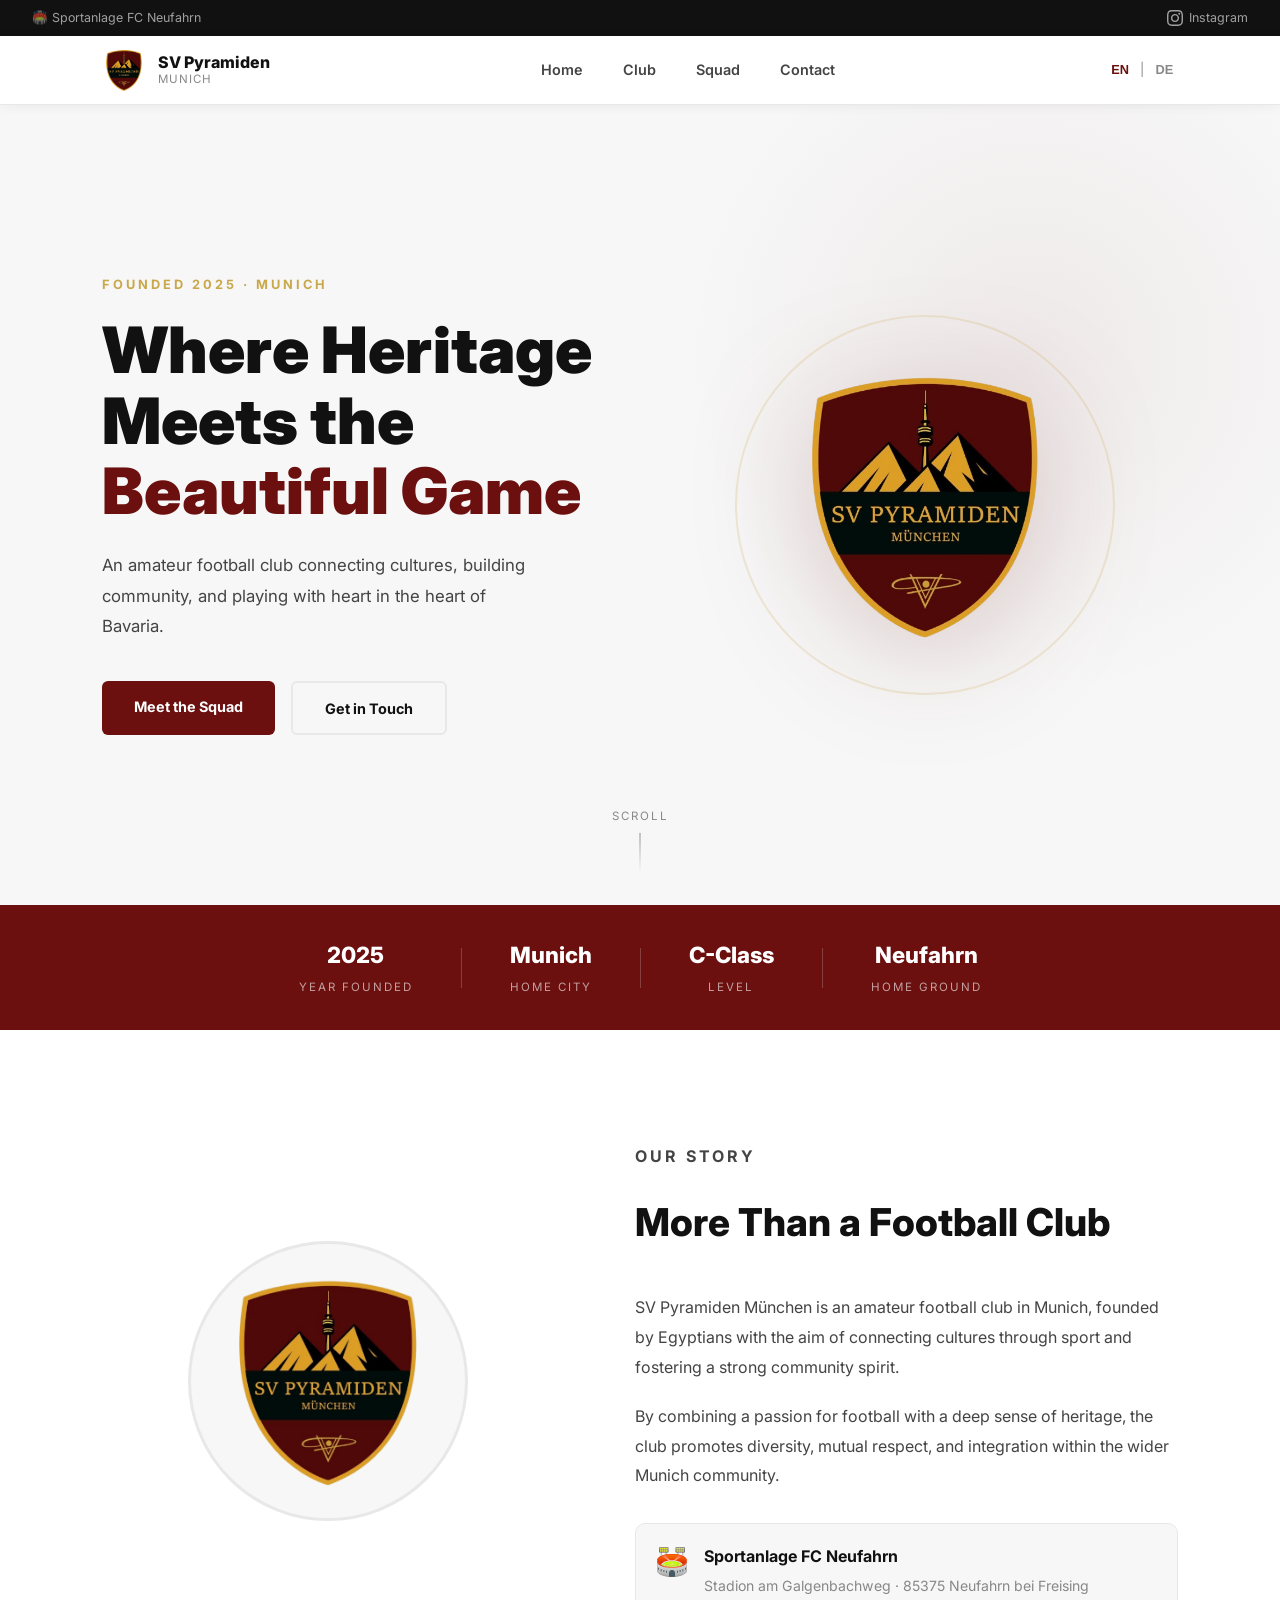
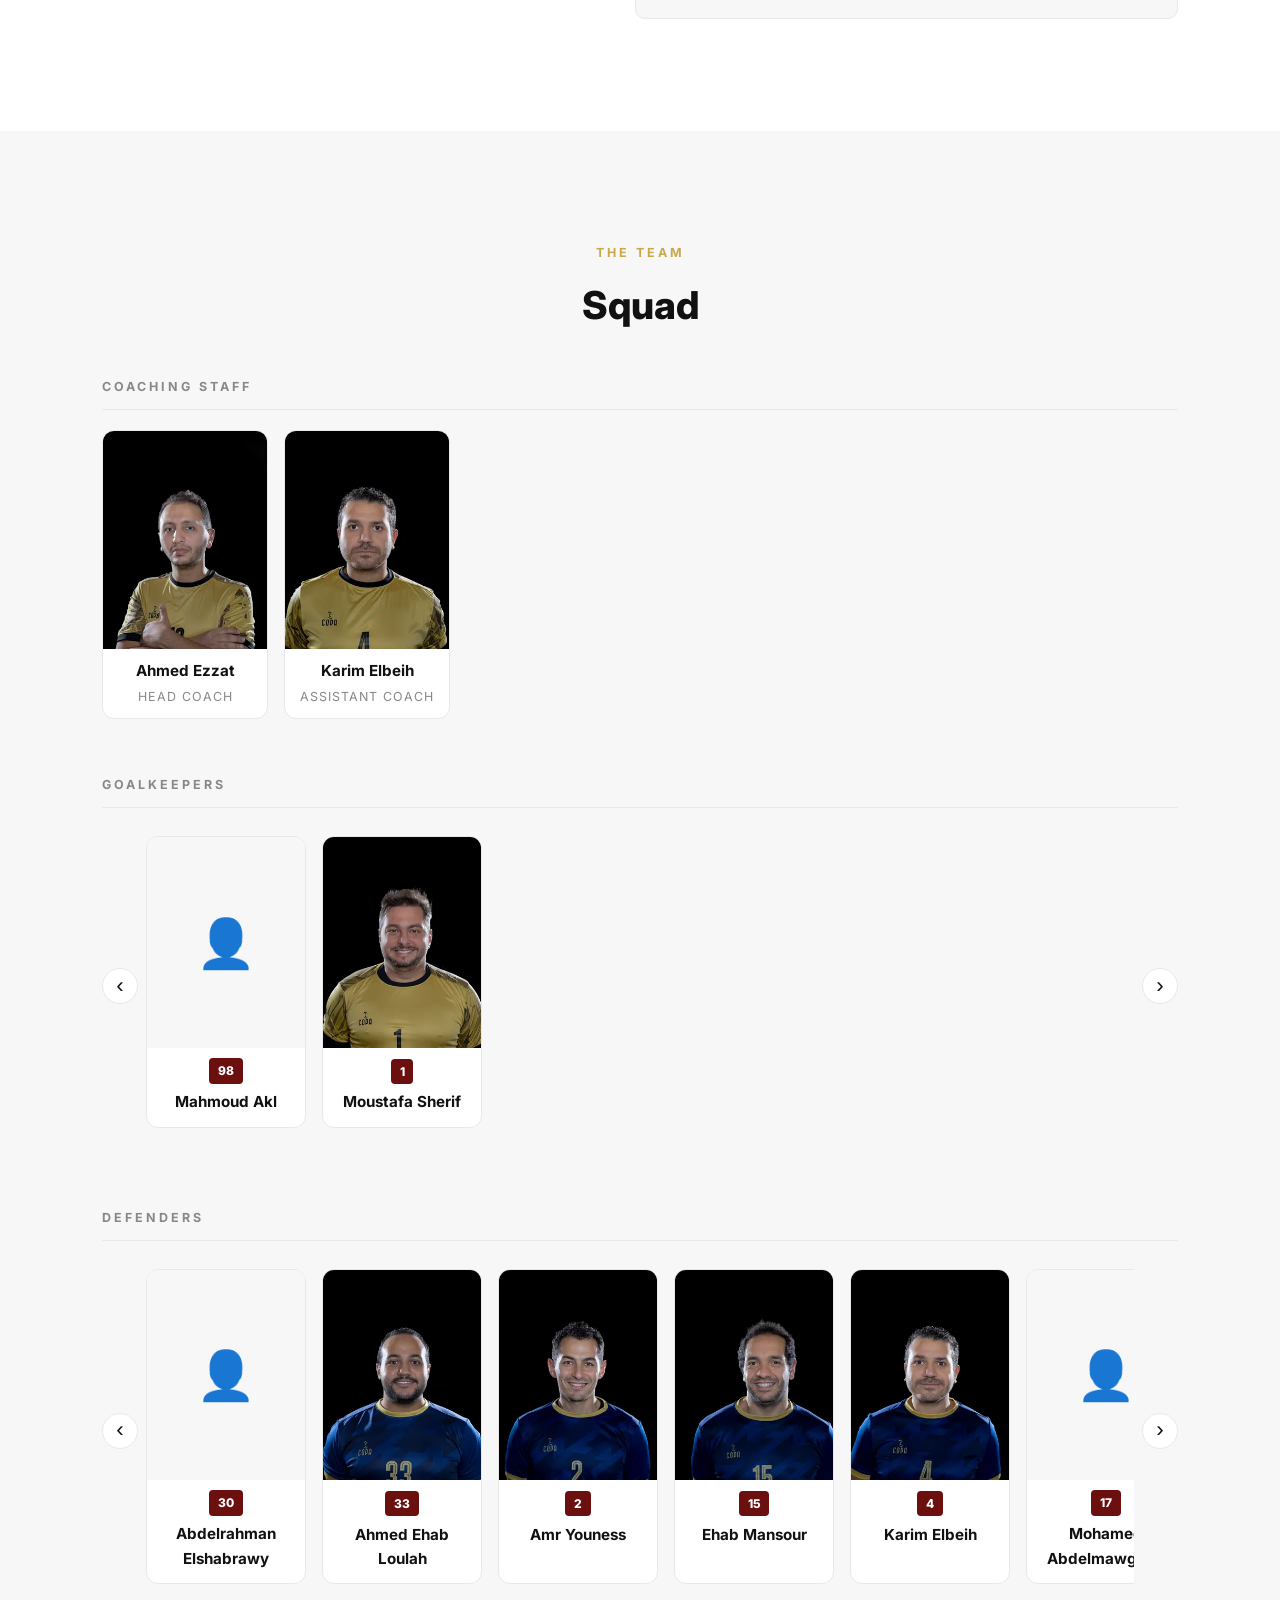
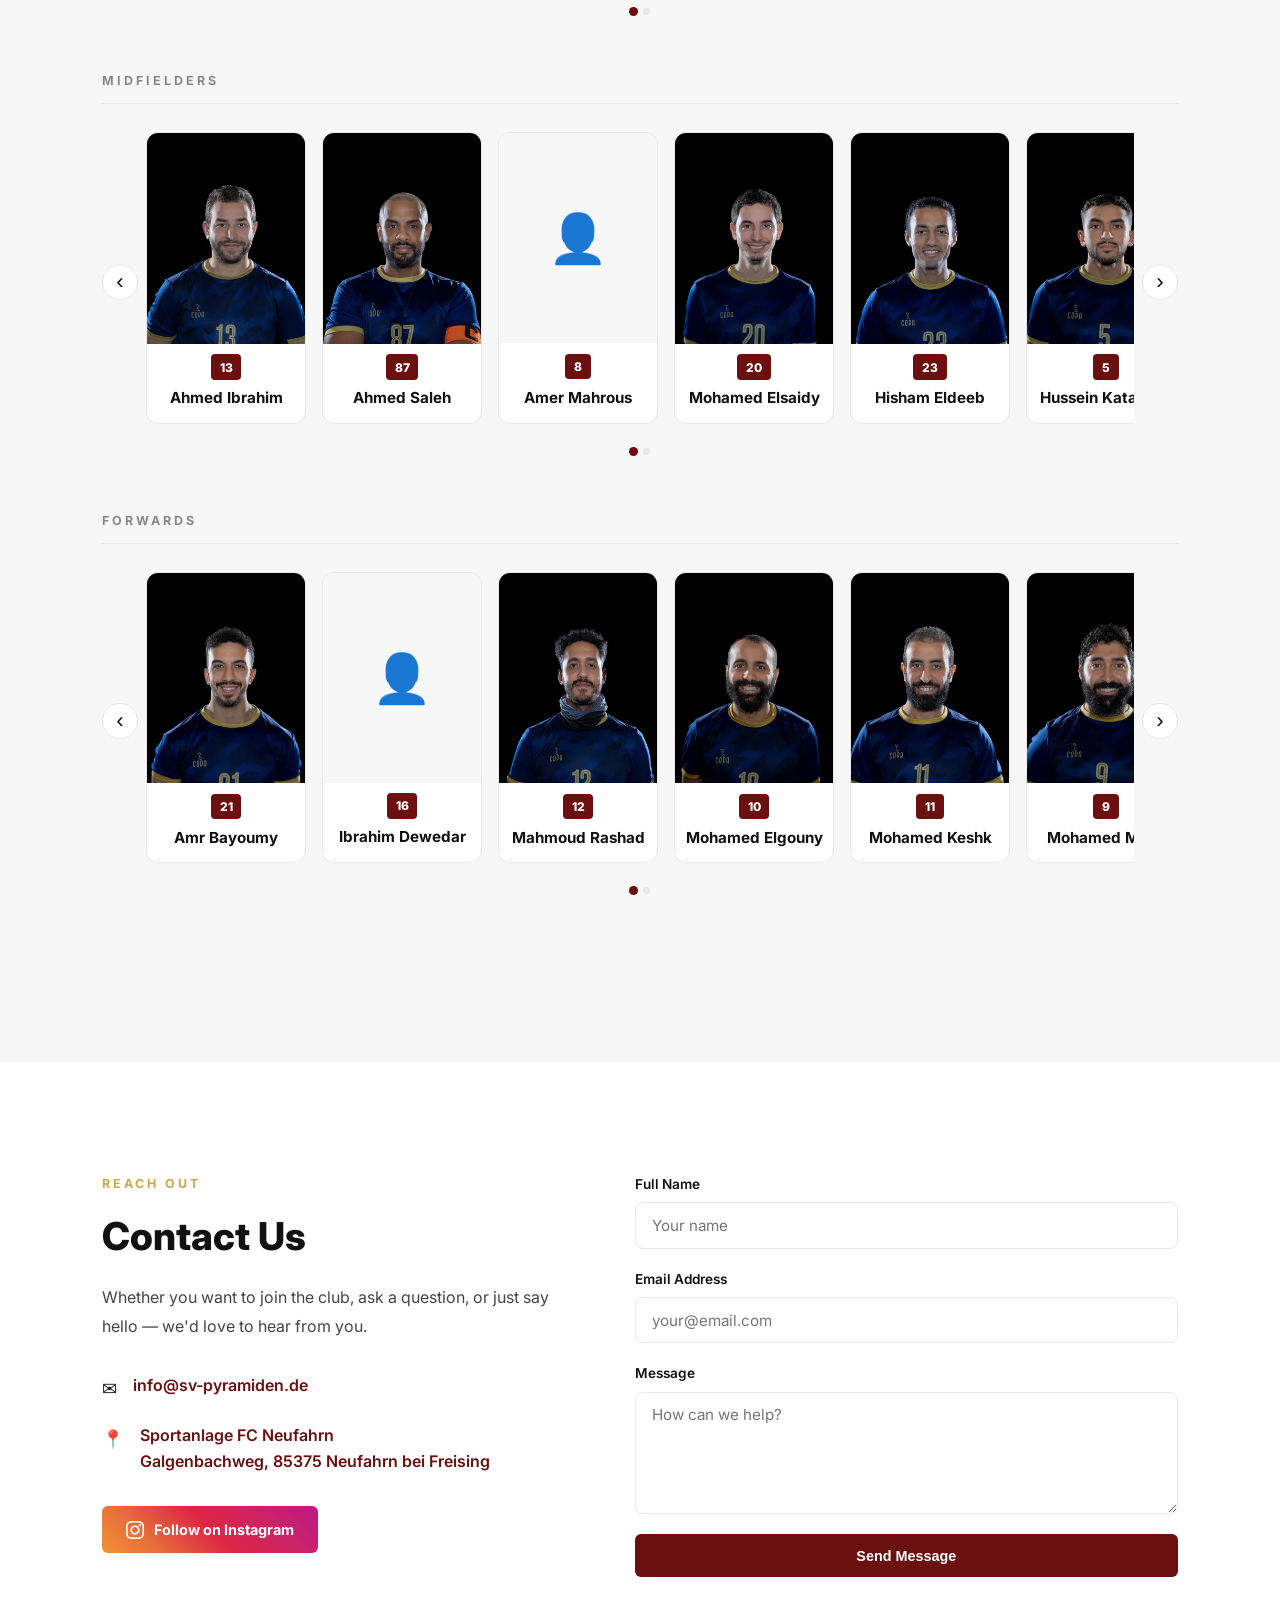
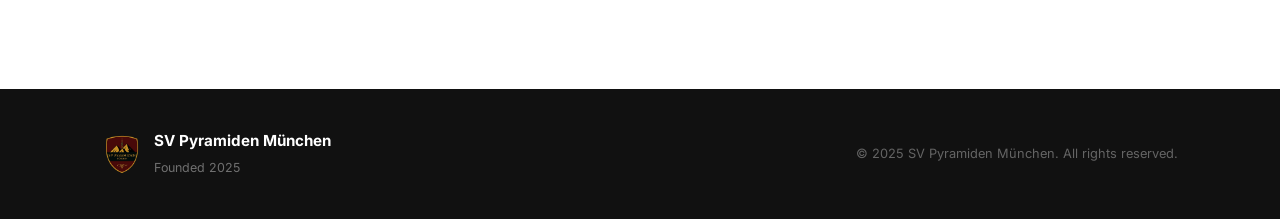
==== commit 5d42a157: "Add coach photos" ====
--- a/index.html
+++ b/index.html
@@ -126,14 +126,14 @@
         <h3 class="squad-group-title" data-i18n="coaching_staff">Coaching Staff</h3>
         <div class="staff-grid">
           <div class="staff-card">
-            <div class="staff-avatar-wrap"><div class="staff-avatar">&#128100;</div></div>
+            <img src="images/players/Trainer.webp" alt="Ahmed Ezzat" loading="lazy" class="player-img" />
             <div class="player-card-body">
               <p class="staff-name">Ahmed Ezzat</p>
               <p class="staff-role" data-i18n="head_coach">Head Coach</p>
             </div>
           </div>
           <div class="staff-card">
-            <div class="staff-avatar-wrap"><div class="staff-avatar">&#128100;</div></div>
+            <img src="images/players/Cotrainer.webp" alt="Karim Elbeih" loading="lazy" class="player-img" />
             <div class="player-card-body">
               <p class="staff-name">Karim Elbeih</p>
               <p class="staff-role" data-i18n="asst_coach">Assistant Coach</p>
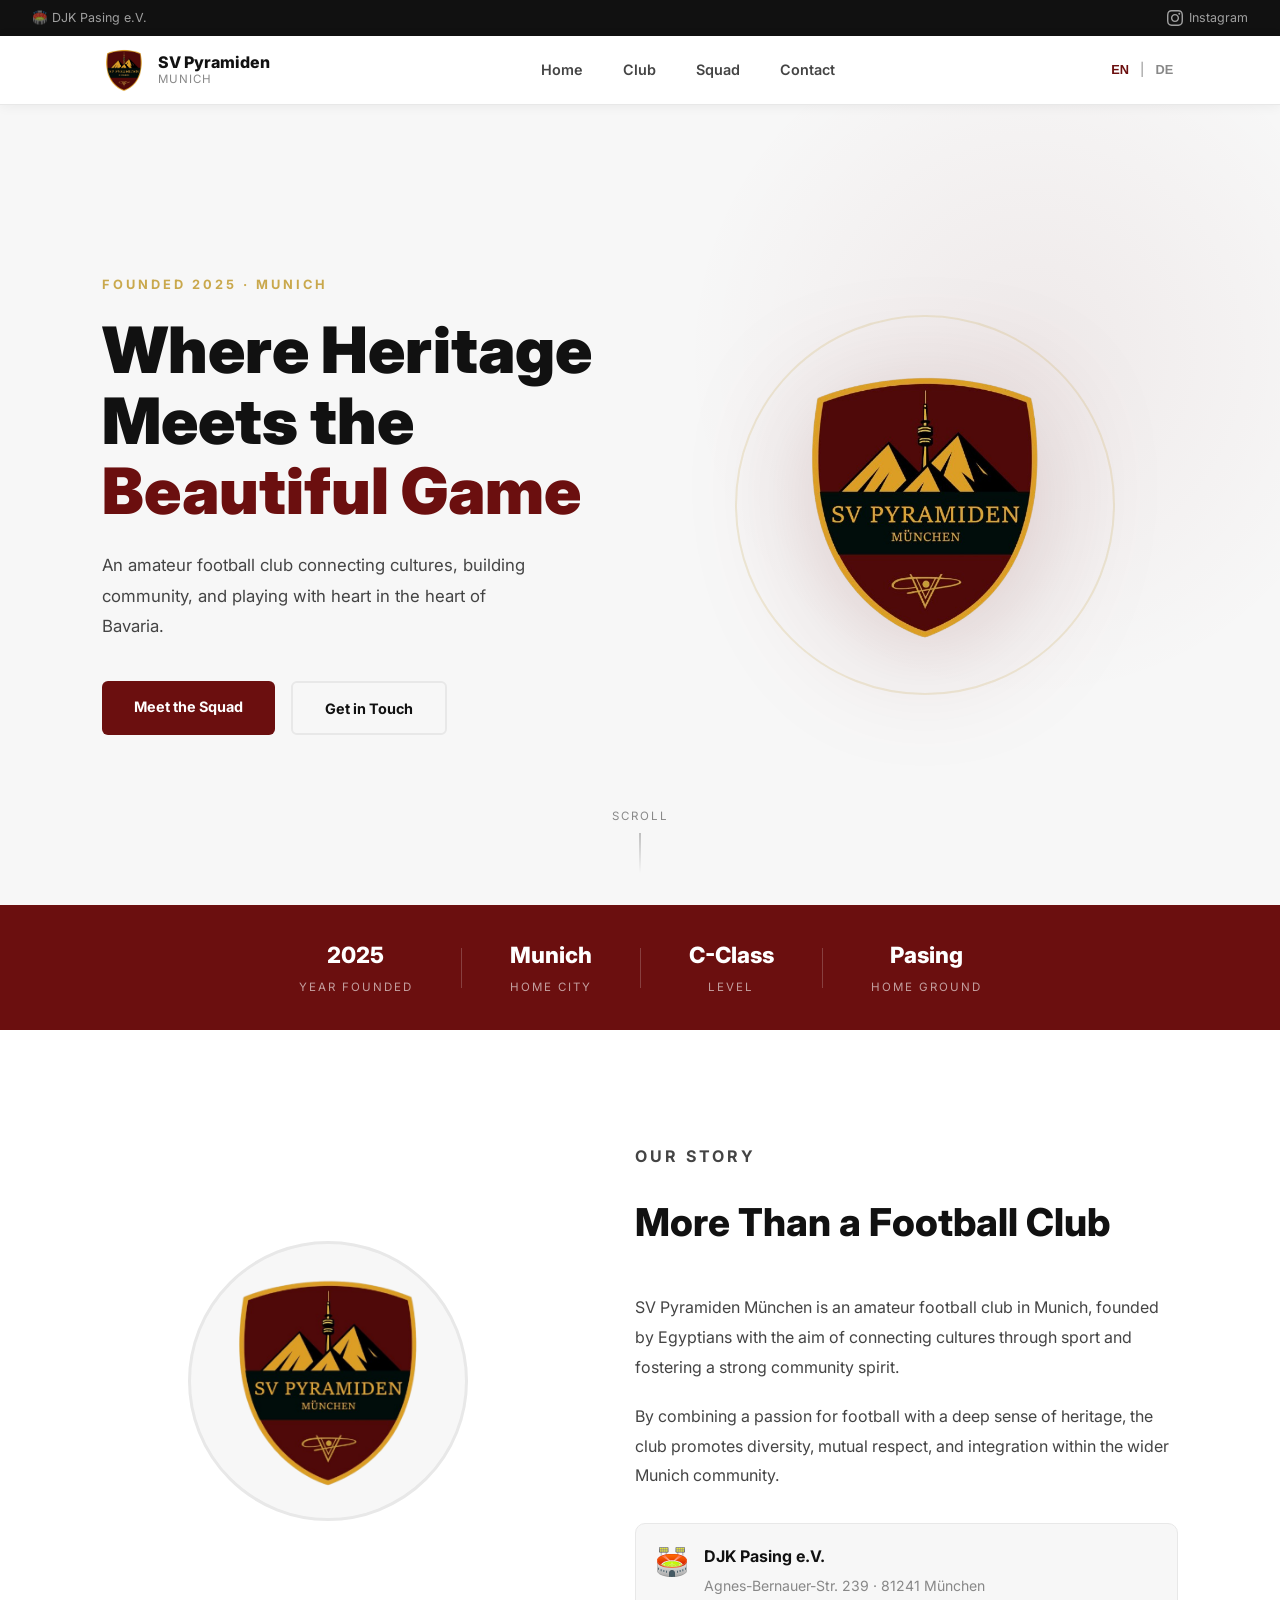
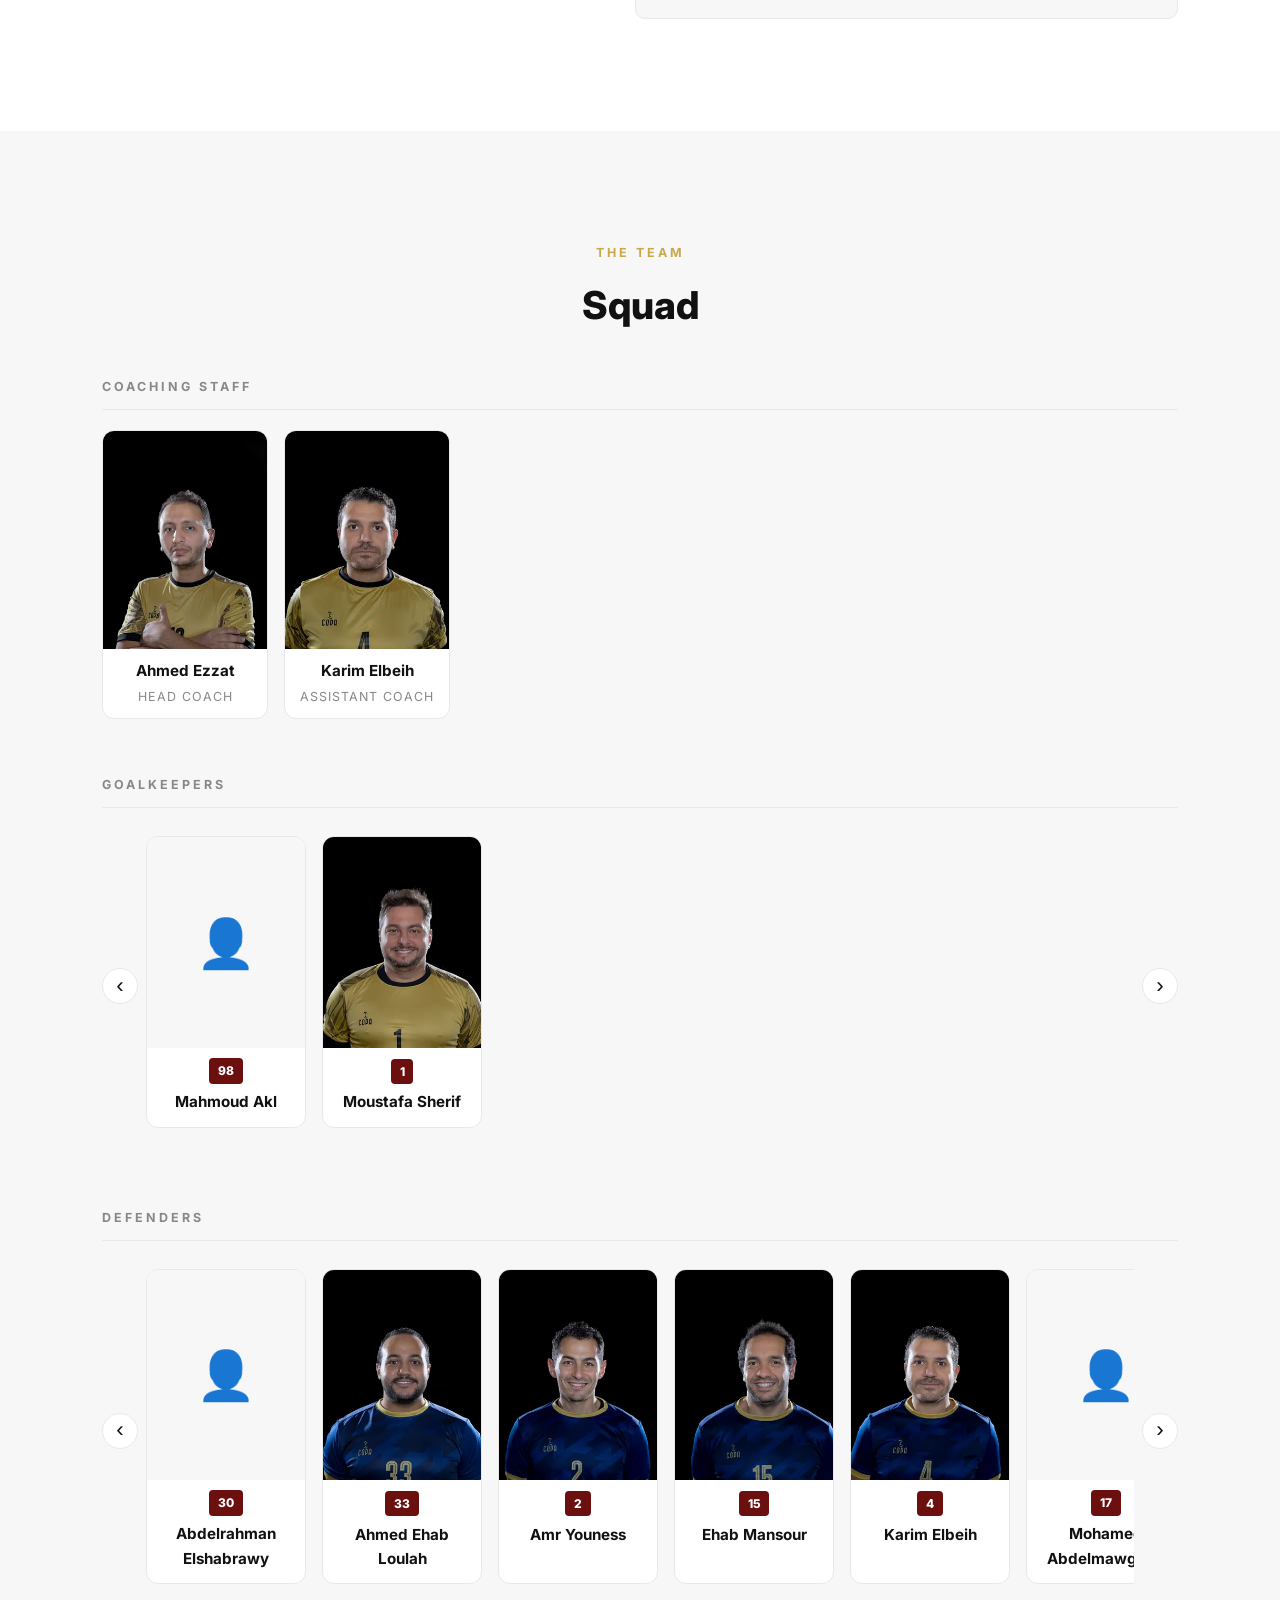
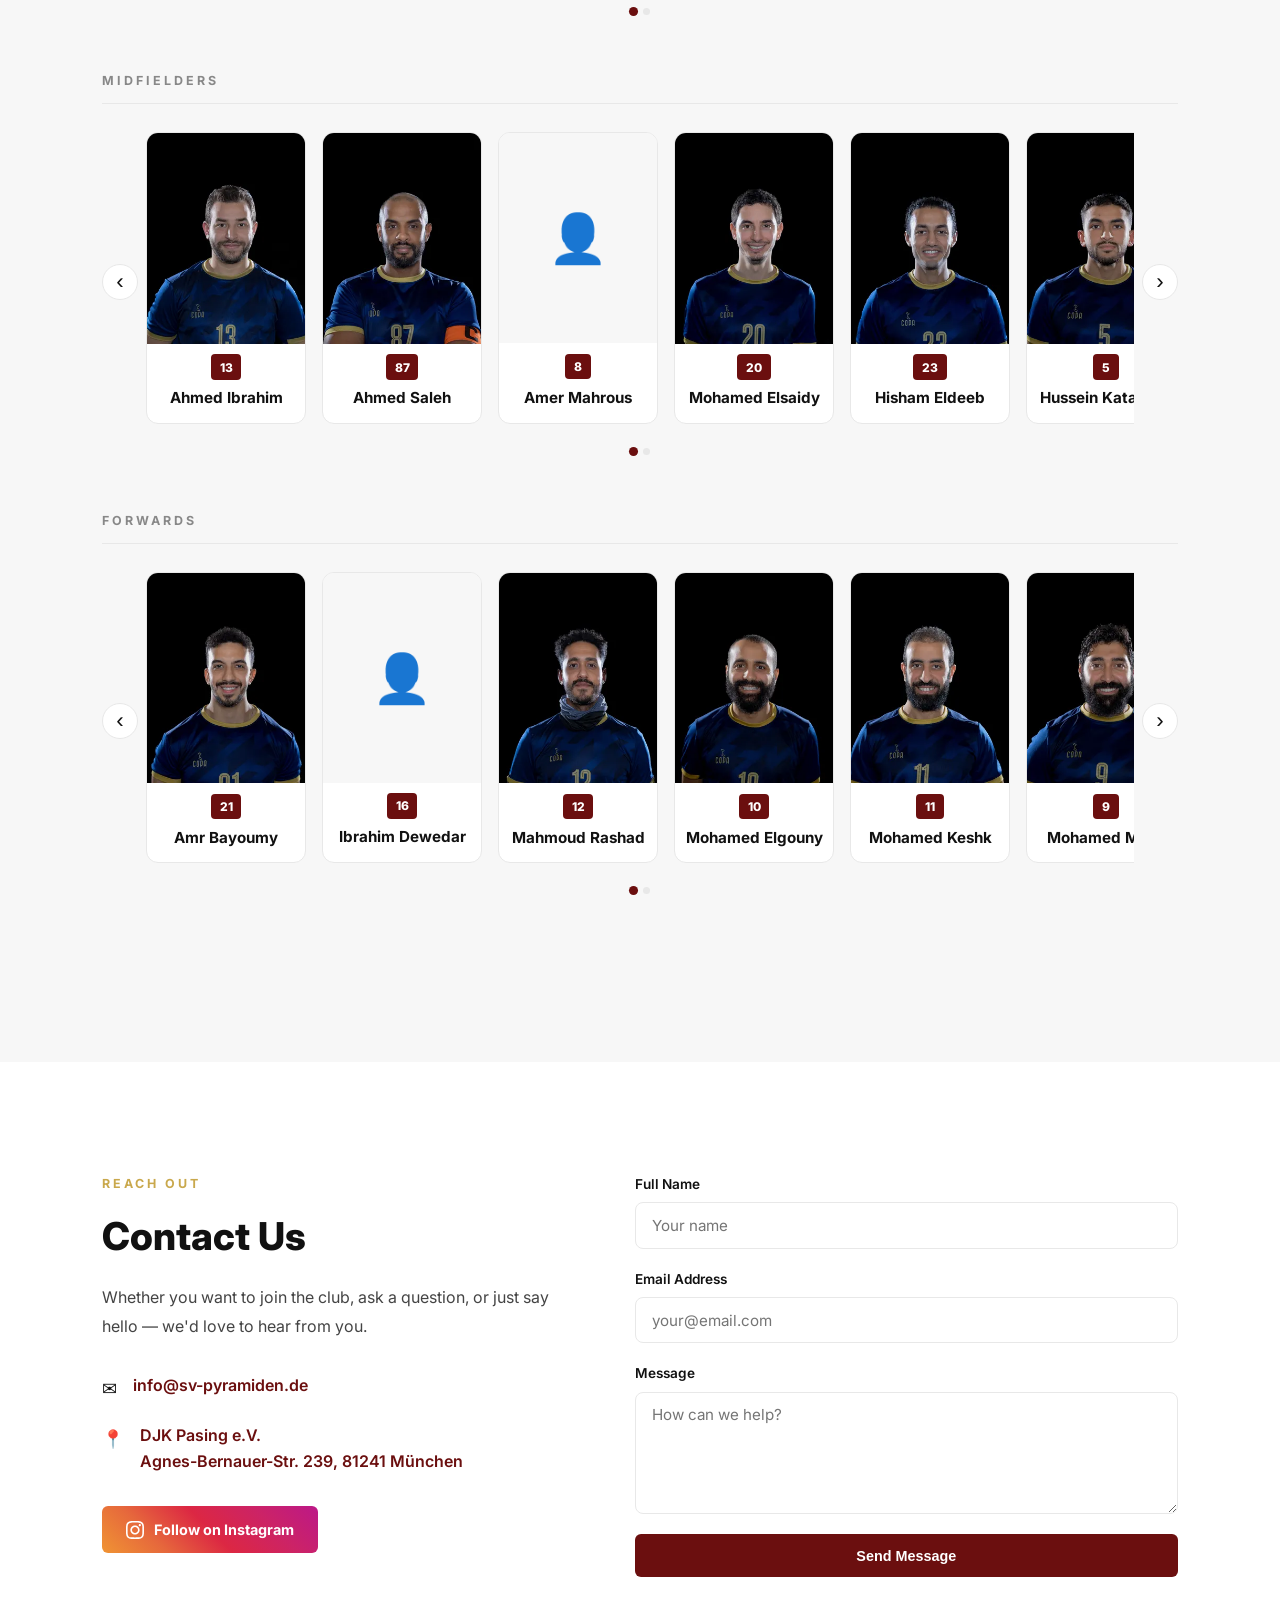
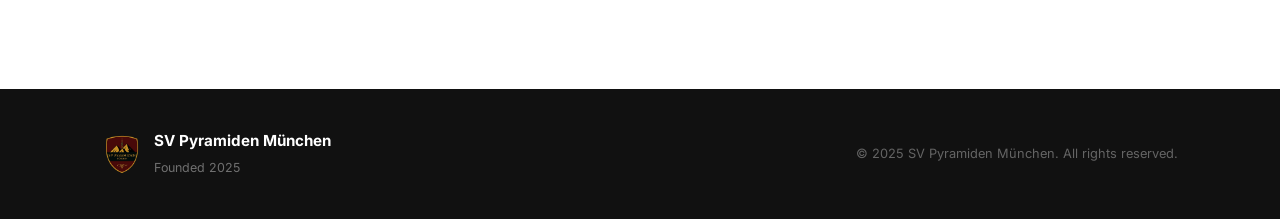
==== commit b0b02cf9: "Update stadium address to DJK Pasing" ====
--- a/index.html
+++ b/index.html
@@ -13,7 +13,7 @@
 
   <!-- Top bar -->
   <div class="topbar">
-    <span>🏟️ Sportanlage FC Neufahrn</span>
+    <span>🏟️ DJK Pasing e.V.</span>
     <div class="topbar-right">
       <a href="https://www.instagram.com/muenchenerpyramiden/" target="_blank" rel="noopener">
         <svg width="16" height="16" viewBox="0 0 24 24" fill="currentColor"><path d="M12 2.163c3.204 0 3.584.012 4.85.07 3.252.148 4.771 1.691 4.919 4.919.058 1.265.069 1.645.069 4.849 0 3.205-.012 3.584-.069 4.849-.149 3.225-1.664 4.771-4.919 4.919-1.266.058-1.644.07-4.85.07-3.204 0-3.584-.012-4.849-.07-3.26-.149-4.771-1.699-4.919-4.92-.058-1.265-.07-1.644-.07-4.849 0-3.204.013-3.583.07-4.849.149-3.227 1.664-4.771 4.919-4.919 1.266-.057 1.645-.069 4.849-.069zm0-2.163c-3.259 0-3.667.014-4.947.072-4.358.2-6.78 2.618-6.98 6.98-.059 1.281-.073 1.689-.073 4.948 0 3.259.014 3.668.072 4.948.2 4.358 2.618 6.78 6.98 6.98 1.281.058 1.689.072 4.948.072 3.259 0 3.668-.014 4.948-.072 4.354-.2 6.782-2.618 6.979-6.98.059-1.28.073-1.689.073-4.948 0-3.259-.014-3.667-.072-4.947-.196-4.354-2.617-6.78-6.979-6.98-1.281-.059-1.69-.073-4.949-.073zm0 5.838c-3.403 0-6.162 2.759-6.162 6.162s2.759 6.163 6.162 6.163 6.162-2.759 6.162-6.163c0-3.403-2.759-6.162-6.162-6.162zm0 10.162c-2.209 0-4-1.79-4-4 0-2.209 1.791-4 4-4s4 1.791 4 4c0 2.21-1.791 4-4 4zm6.406-11.845c-.796 0-1.441.645-1.441 1.44s.645 1.44 1.441 1.44c.795 0 1.439-.645 1.439-1.44s-.644-1.44-1.439-1.44z"/></svg>
@@ -82,7 +82,7 @@
       <div class="info-divider"></div>
       <div class="info-item"><span class="info-num" data-i18n="info_level">C-Class</span><span class="info-label" data-i18n="info_level_label">Level</span></div>
       <div class="info-divider"></div>
-      <div class="info-item"><span class="info-num">Neufahrn</span><span class="info-label" data-i18n="info_ground">Home Ground</span></div>
+      <div class="info-item"><span class="info-num">Pasing</span><span class="info-label" data-i18n="info_ground">Home Ground</span></div>
     </div>
   </div>
 
@@ -106,8 +106,8 @@
               <img src="stadium.svg" alt="Stadium" width="32" height="32" />
             </div>
             <div>
-              <a href="https://maps.app.goo.gl/VruHNJ3vzAhmn9HG8" target="_blank" rel="noopener"><strong>Sportanlage FC Neufahrn</strong></a>
-              <span>Stadion am Galgenbachweg · 85375 Neufahrn bei Freising</span>
+              <a href="https://maps.app.goo.gl/WJLMsqTq4LbfnU8UA" target="_blank" rel="noopener"><strong>DJK Pasing e.V.</strong></a>
+              <span>Agnes-Bernauer-Str. 239 · 81241 München</span>
             </div>
           </div>
         </div>
@@ -241,7 +241,7 @@
             </div>
             <div class="contact-row">
               <div class="contact-icon-wrap">&#128205;</div>
-              <a href="https://maps.app.goo.gl/VruHNJ3vzAhmn9HG8" target="_blank" rel="noopener">Sportanlage FC Neufahrn<br />Galgenbachweg, 85375 Neufahrn bei Freising</a>
+              <a href="https://maps.app.goo.gl/WJLMsqTq4LbfnU8UA" target="_blank" rel="noopener">DJK Pasing e.V.<br />Agnes-Bernauer-Str. 239, 81241 München</a>
             </div>
           </div>
           <a href="https://www.instagram.com/muenchenerpyramiden/" target="_blank" rel="noopener" class="instagram-btn">
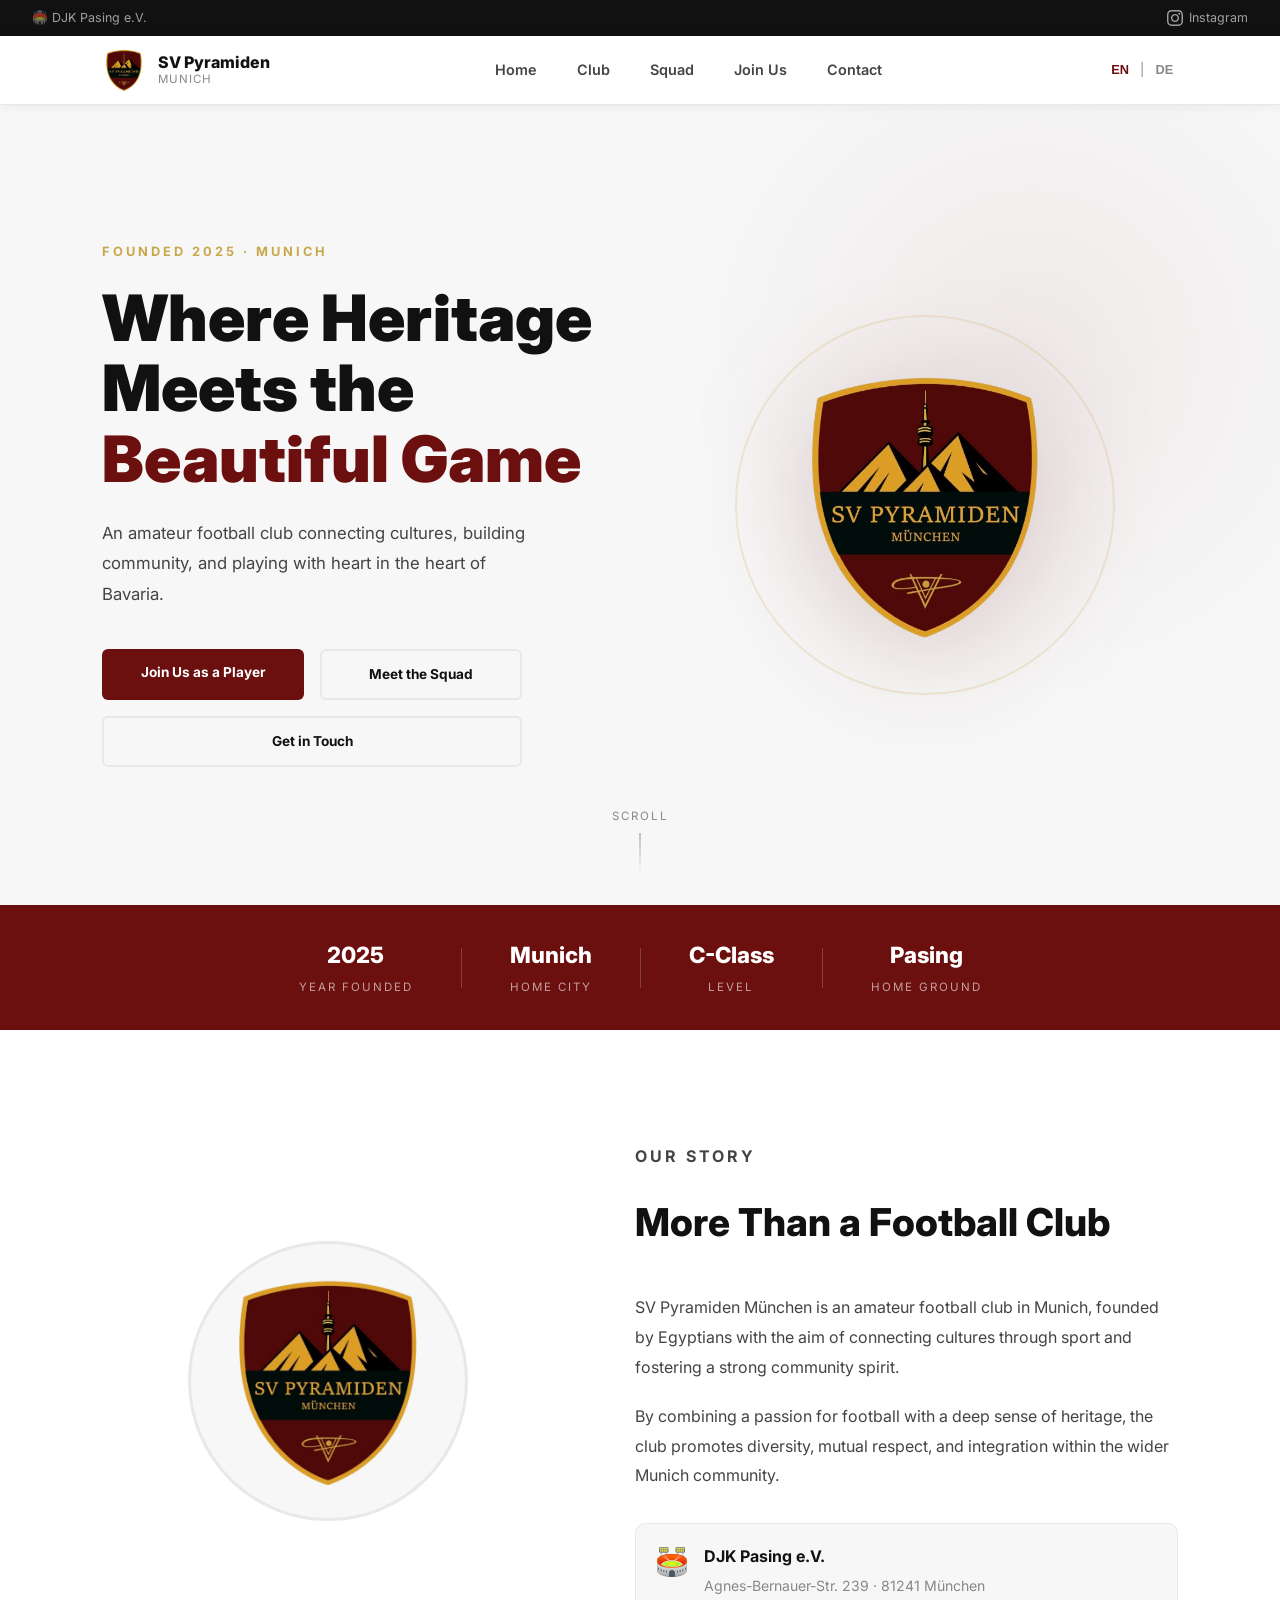
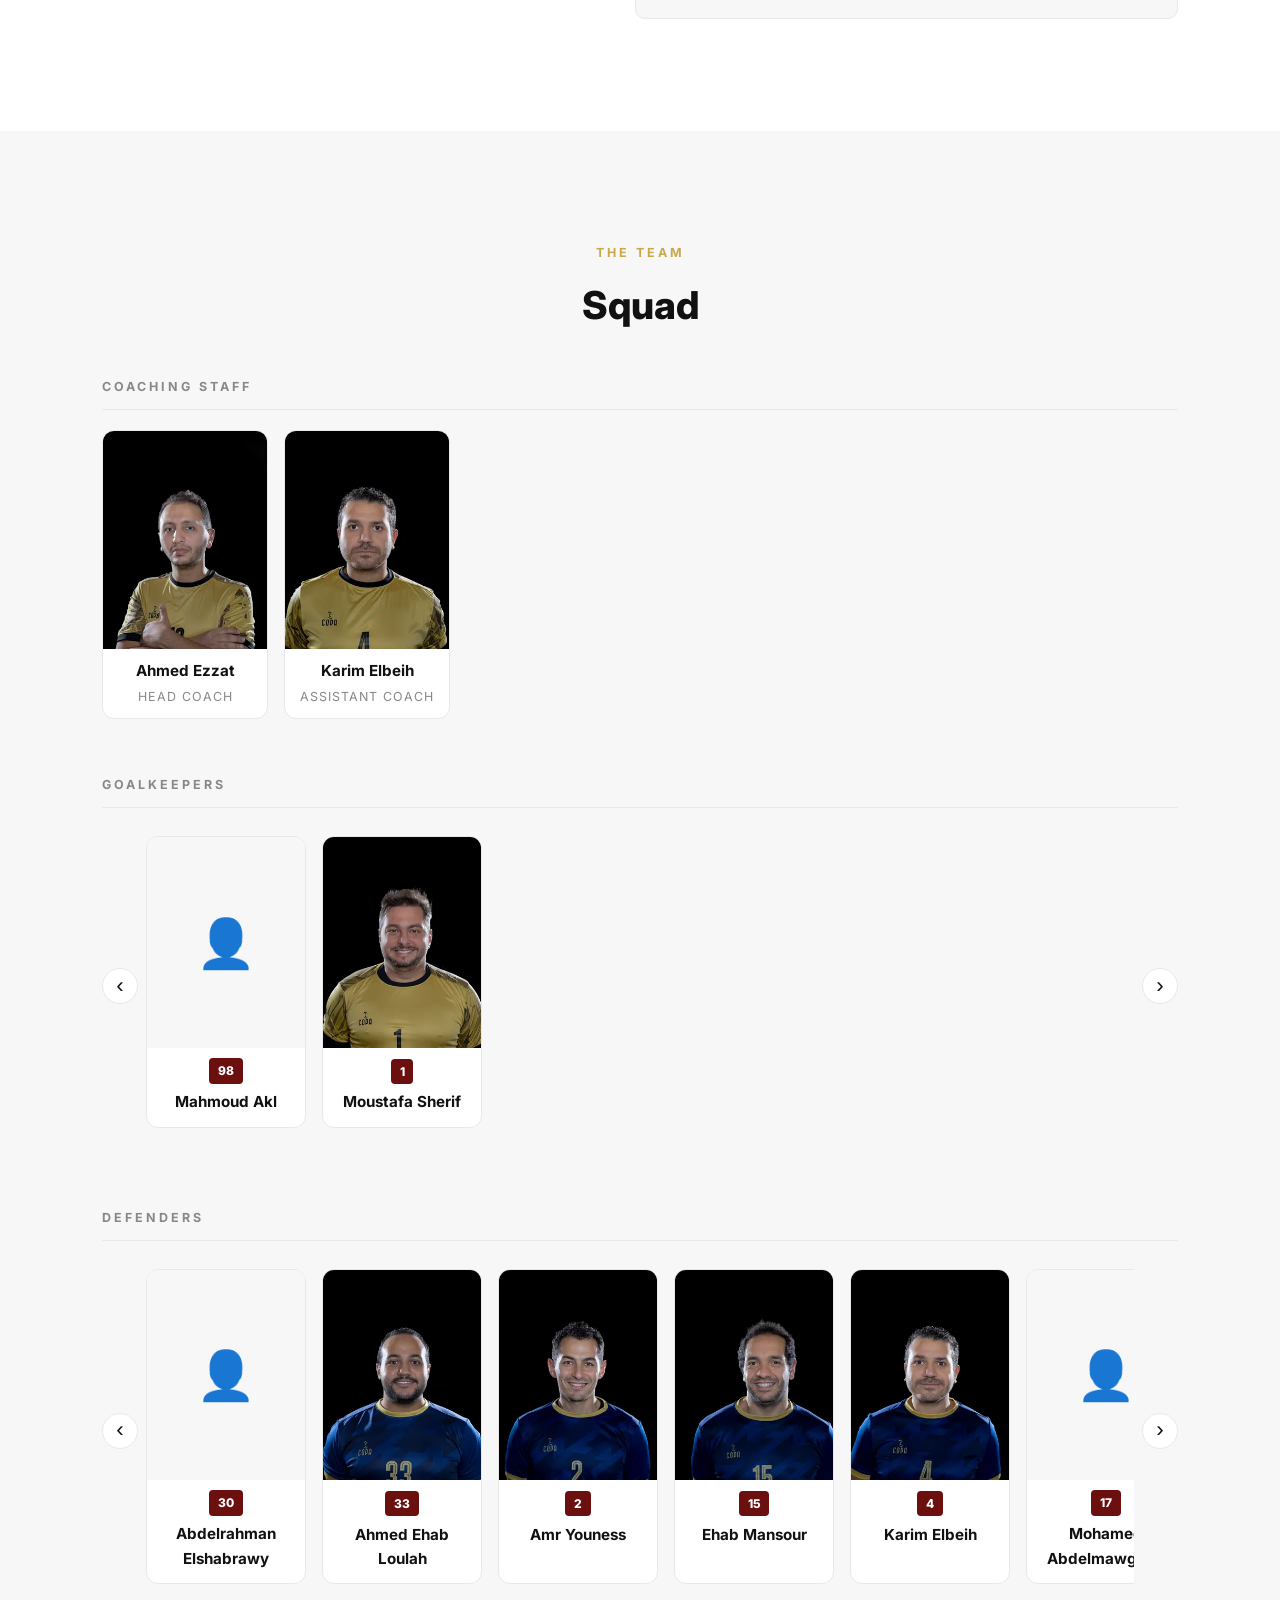
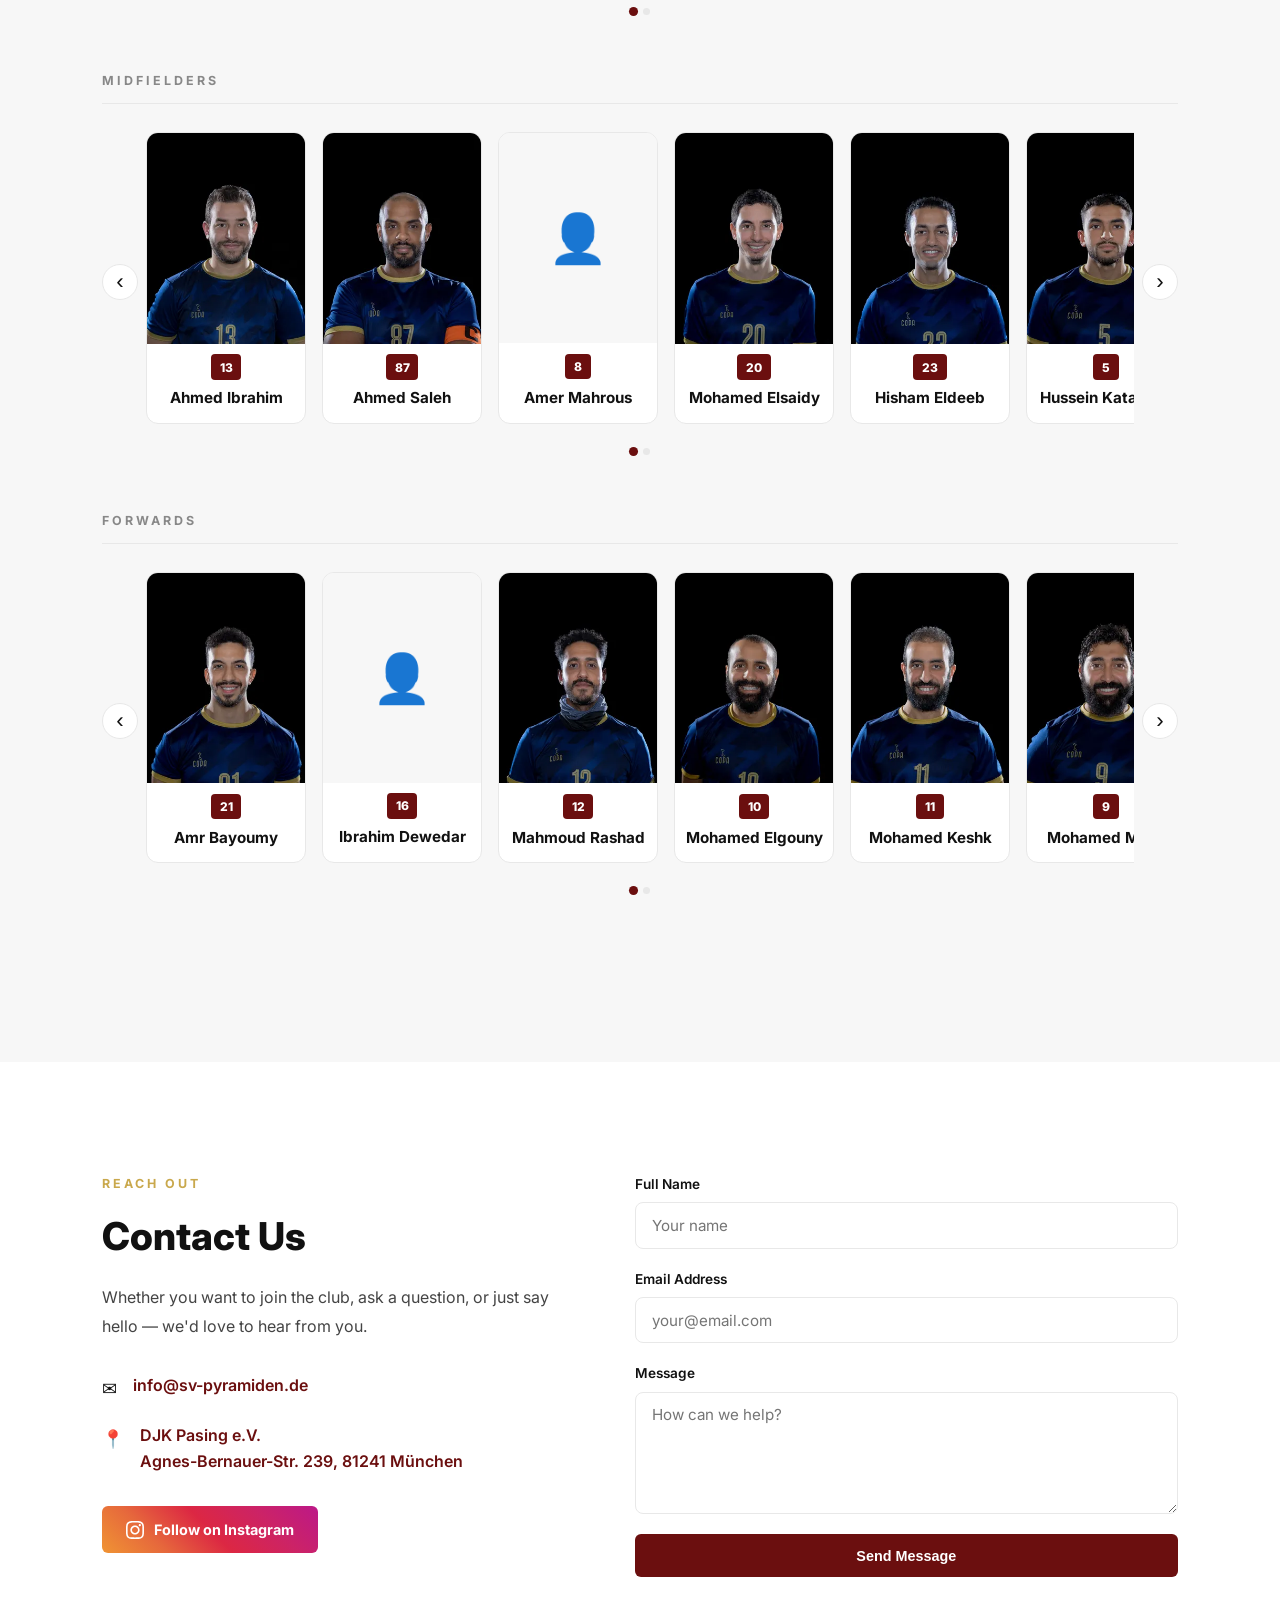
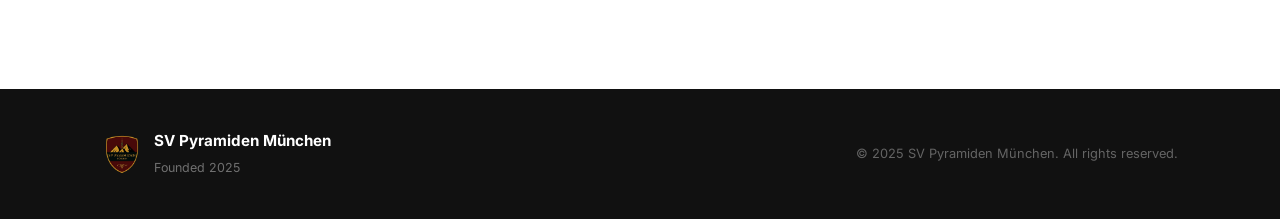
==== commit a5bae10b: "Add separate Join Us page with registration form, update hero buttons" ====
--- a/index.html
+++ b/index.html
@@ -36,6 +36,7 @@
         <li><a href="#home" data-i18n="nav_home">Home</a></li>
         <li><a href="#about" data-i18n="nav_club">Club</a></li>
         <li><a href="#squad" data-i18n="nav_squad">Squad</a></li>
+        <li><a href="join.html" data-i18n="nav_join">Join Us</a></li>
         <li><a href="#contact" data-i18n="nav_contact">Contact</a></li>
       </ul>
       <div class="lang-toggle">
@@ -58,7 +59,8 @@
         <h1 data-i18n="hero_title">Where Heritage<br />Meets the<br /><em>Beautiful Game</em></h1>
         <p class="hero-desc" data-i18n="hero_desc">An amateur football club connecting cultures, building community, and playing with heart in the heart of Bavaria.</p>
         <div class="hero-cta">
-          <a href="#squad" class="btn-primary" data-i18n="hero_cta1">Meet the Squad</a>
+          <a href="join.html" class="btn-primary" data-i18n="hero_cta3">Join Us as a Player</a>
+          <a href="#squad" class="btn-outline" data-i18n="hero_cta1">Meet the Squad</a>
           <a href="#contact" class="btn-outline" data-i18n="hero_cta2">Get in Touch</a>
         </div>
       </div>
--- a/styles.css
+++ b/styles.css
@@ -102,7 +102,10 @@
 }
 .hero h1 em { font-style: normal; color: var(--red); }
 .hero-desc { font-size: 1.05rem; color: var(--mid); max-width: 440px; margin-bottom: 2.5rem; line-height: 1.8; }
-.hero-cta { display: flex; gap: 1rem; flex-wrap: wrap; }
+.hero-cta { display: flex; gap: 1rem; flex-wrap: wrap; max-width: 420px; }
+.hero-cta .btn-primary,
+.hero-cta .btn-outline { font-size: 0.85rem; padding: 0.8rem 1.5rem; white-space: nowrap; flex: 1 1 45%; text-align: center; }
+.hero-cta .btn-outline:last-child { flex: 1 1 100%; }
 
 .btn-primary {
   background: var(--red); color: #fff;
@@ -289,6 +292,53 @@
 .player-name, .staff-name { font-weight: 700; font-size: 0.95rem; color: var(--dark); }
 .player-pos { display: none; }
 .staff-role { font-size: 0.78rem; color: var(--muted); text-transform: uppercase; letter-spacing: 1px; margin-top: 0.2rem; }
+
+/* ── Join Page ── */
+.join-hero {
+  padding: 8rem 0 3rem; background: var(--bg-soft); text-align: center;
+}
+.join-hero h1 { font-size: clamp(2rem, 4vw, 3rem); font-weight: 900; color: var(--dark); margin-bottom: 1rem; }
+.join-hero-desc { color: var(--mid); font-size: 1.05rem; max-width: 500px; margin: 0 auto; line-height: 1.8; }
+.join-form-section { padding: 3rem 0 7rem; background: var(--bg); }
+.join-form {
+  max-width: 600px; margin: 0 auto;
+  display: flex; flex-direction: column; gap: 1.25rem;
+}
+.join-form .form-group input,
+.join-form .form-group select,
+.join-form .form-group textarea {
+  border: 1.5px solid var(--border); border-radius: 8px;
+  padding: 0.8rem 1rem; font-size: 0.95rem; font-family: inherit;
+  color: var(--dark); background: var(--bg); width: 100%;
+  transition: border-color 0.2s;
+}
+.join-form .form-group input:focus,
+.join-form .form-group select:focus { outline: none; border-color: var(--red); }
+
+/* ── Join Us (inline) ── */
+.join { padding: 7rem 0; background: var(--bg-soft); }
+.join-inner { display: grid; grid-template-columns: 1fr 1.5fr; gap: 5rem; align-items: start; }
+.join-left h2 { margin-bottom: 1rem; }
+.join-desc { color: var(--mid); line-height: 1.8; }
+.form-row { display: grid; grid-template-columns: 1fr 1fr; gap: 1rem; }
+.radio-row { display: flex; gap: 2rem; margin-top: 0.4rem; }
+.radio-row label { display: flex; align-items: center; gap: 0.4rem; font-size: 0.95rem; cursor: pointer; }
+.form-group select {
+  border: 1.5px solid var(--border); border-radius: 8px;
+  padding: 0.8rem 1rem; font-size: 0.95rem; font-family: inherit;
+  color: var(--dark); background: var(--bg); width: 100%;
+  transition: border-color 0.2s;
+}
+.form-group select:focus { outline: none; border-color: var(--red); }
+.prev-details { display: flex; flex-direction: column; gap: 1.25rem; }
+.prev-details.hidden { display: none; }
+
+@media (max-width: 900px) {
+  .join-inner { grid-template-columns: 1fr; gap: 2rem; }
+}
+@media (max-width: 640px) {
+  .form-row { grid-template-columns: 1fr; }
+}
 
 /* ── Contact ── */
 .contact { padding: 7rem 0; background: var(--bg); }
@@ -340,7 +390,7 @@
   .hero-inner { grid-template-columns: 1fr; text-align: center; }
   .hero-logo-wrap { display: none; }
   .hero-desc { max-width: 100%; }
-  .hero-cta { justify-content: center; }
+  .hero-cta { justify-content: center; flex-wrap: wrap; }
   .about-inner, .contact-inner { grid-template-columns: 1fr; gap: 3rem; }
   .about-visual { display: none; }
   .info-item { padding: 0.5rem 1.5rem; }
